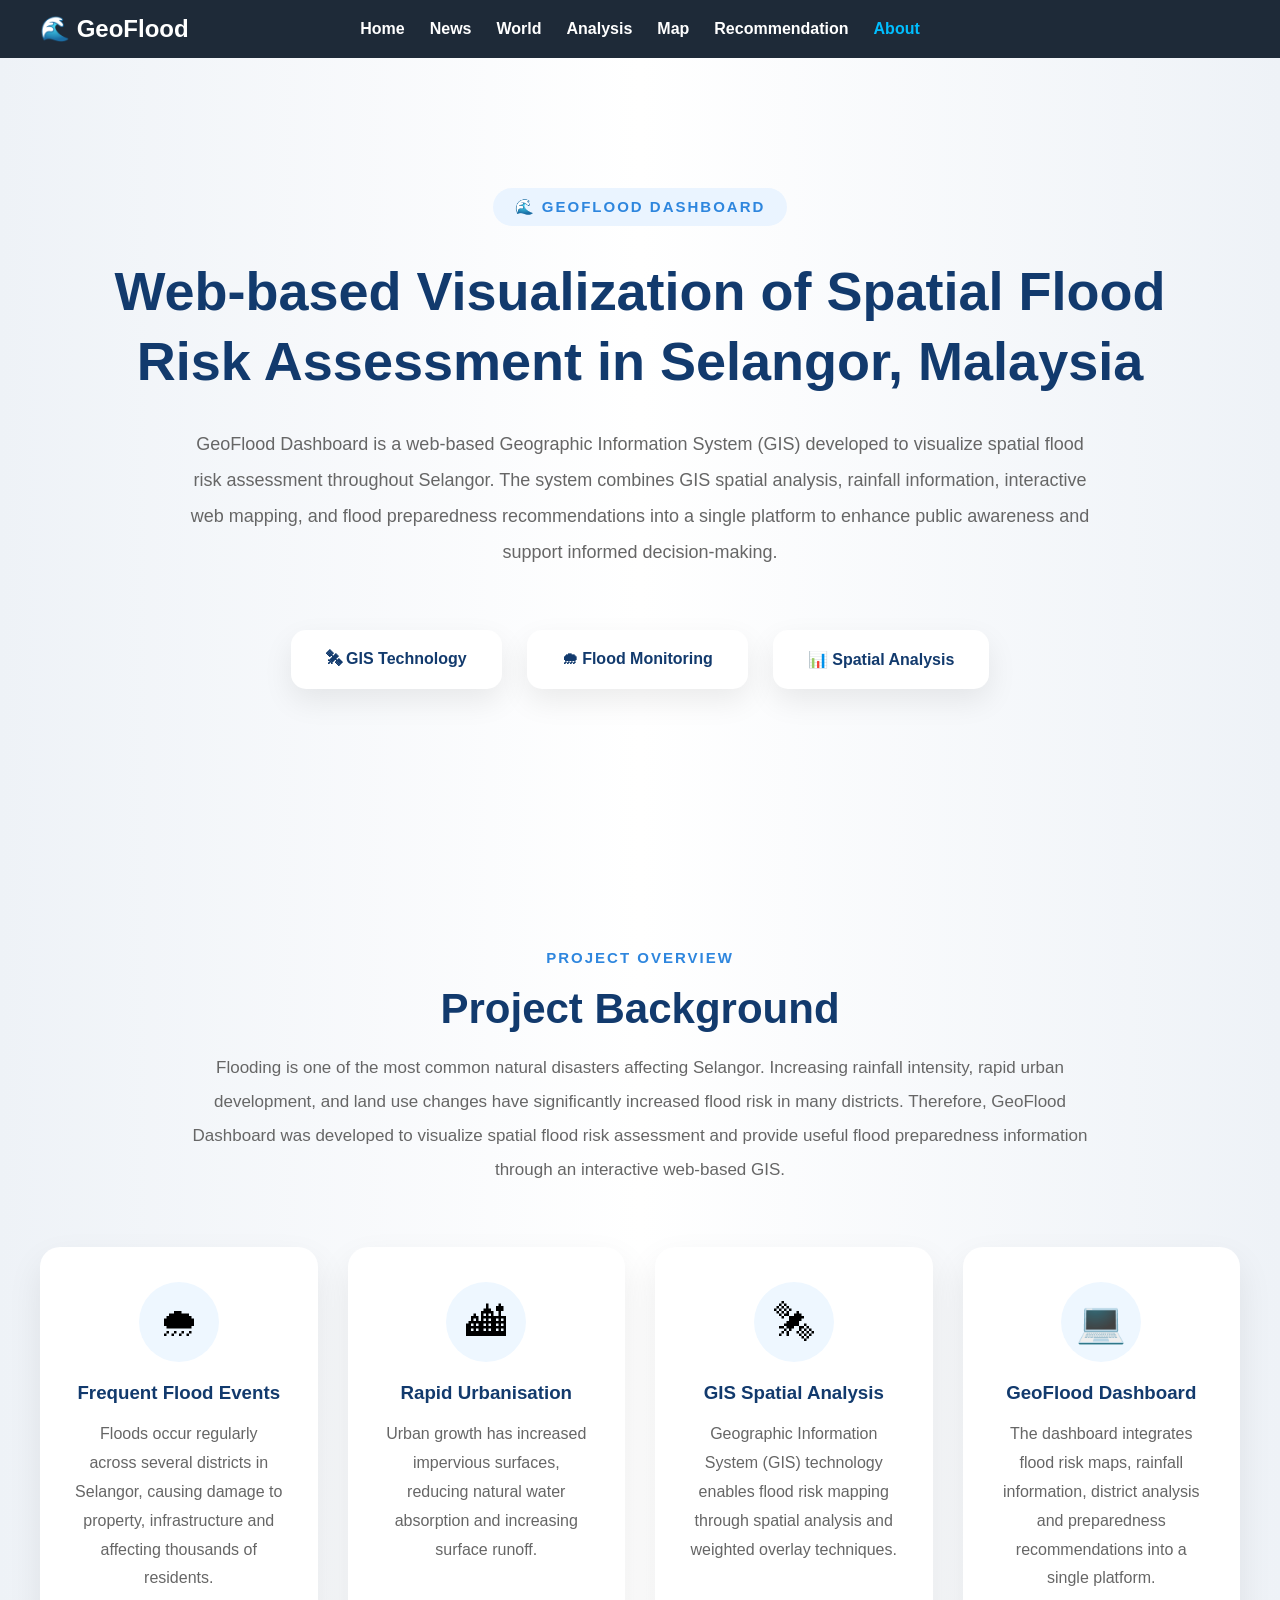
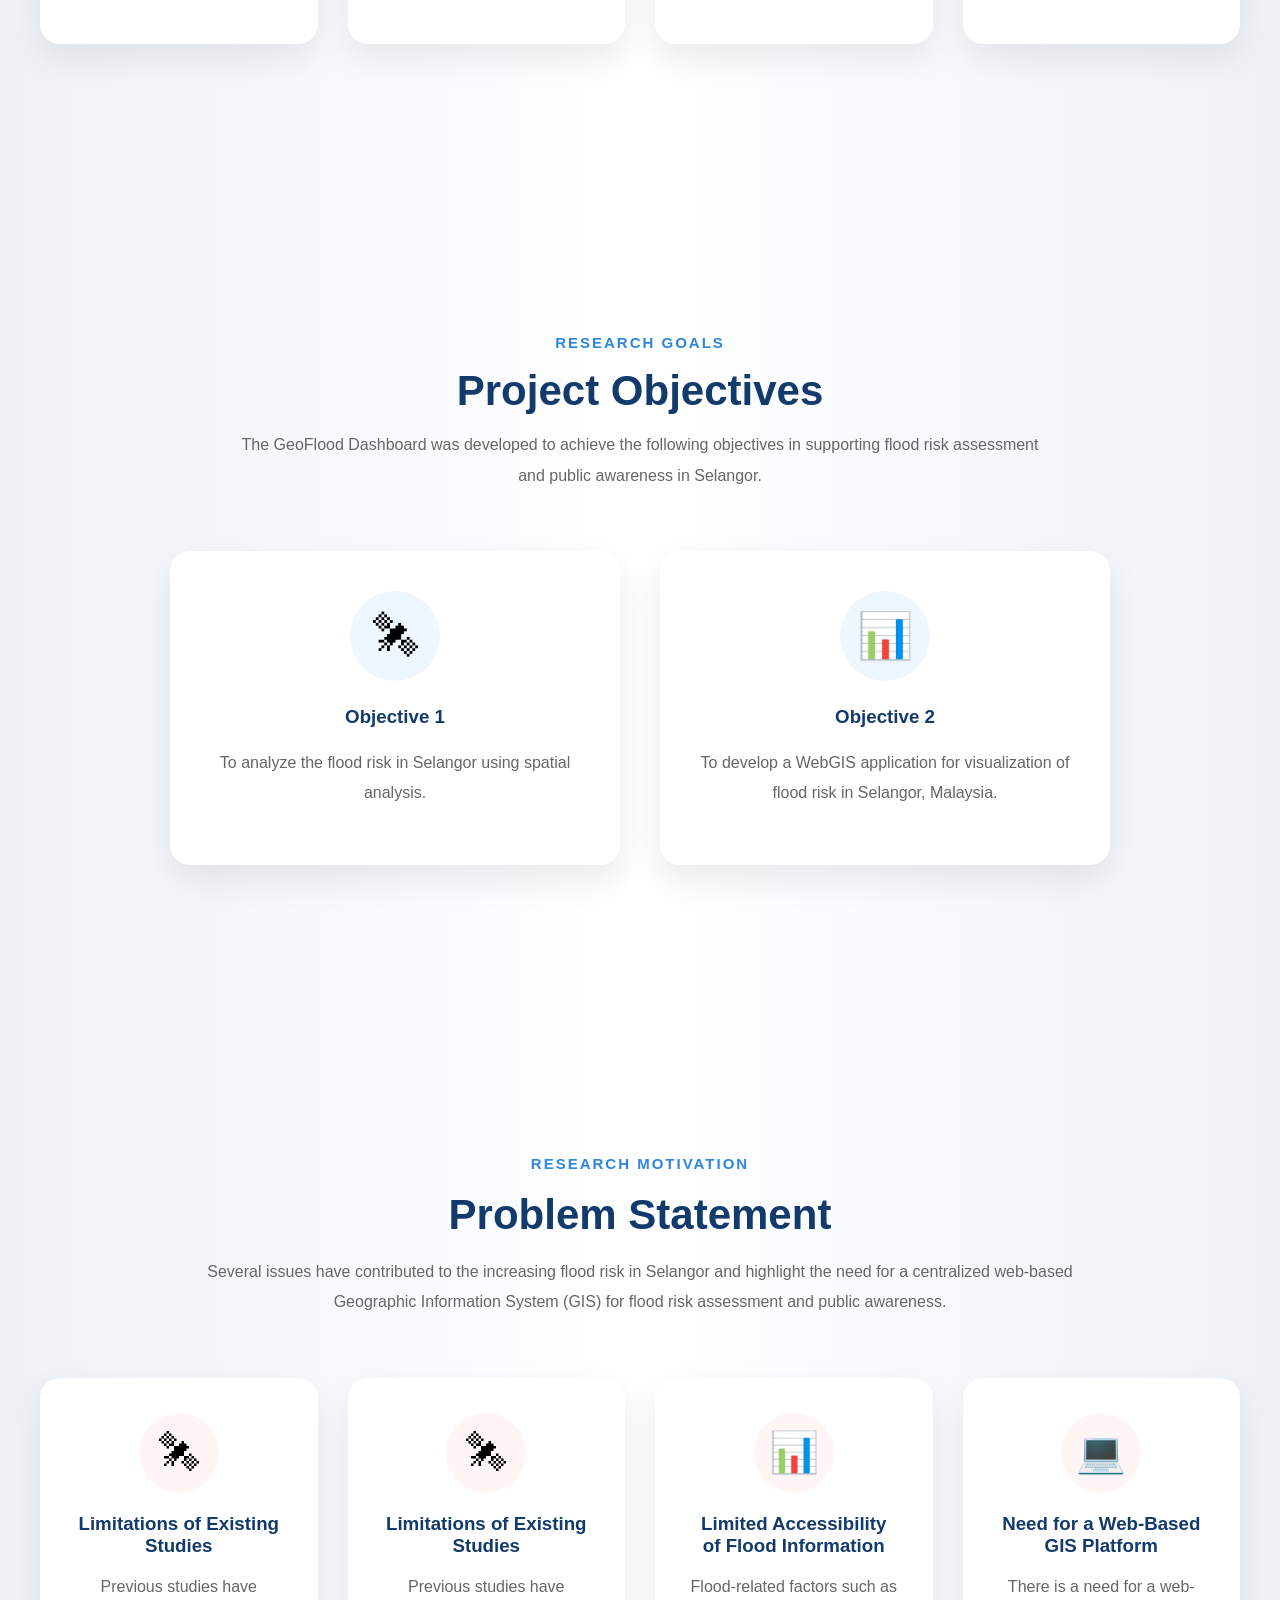
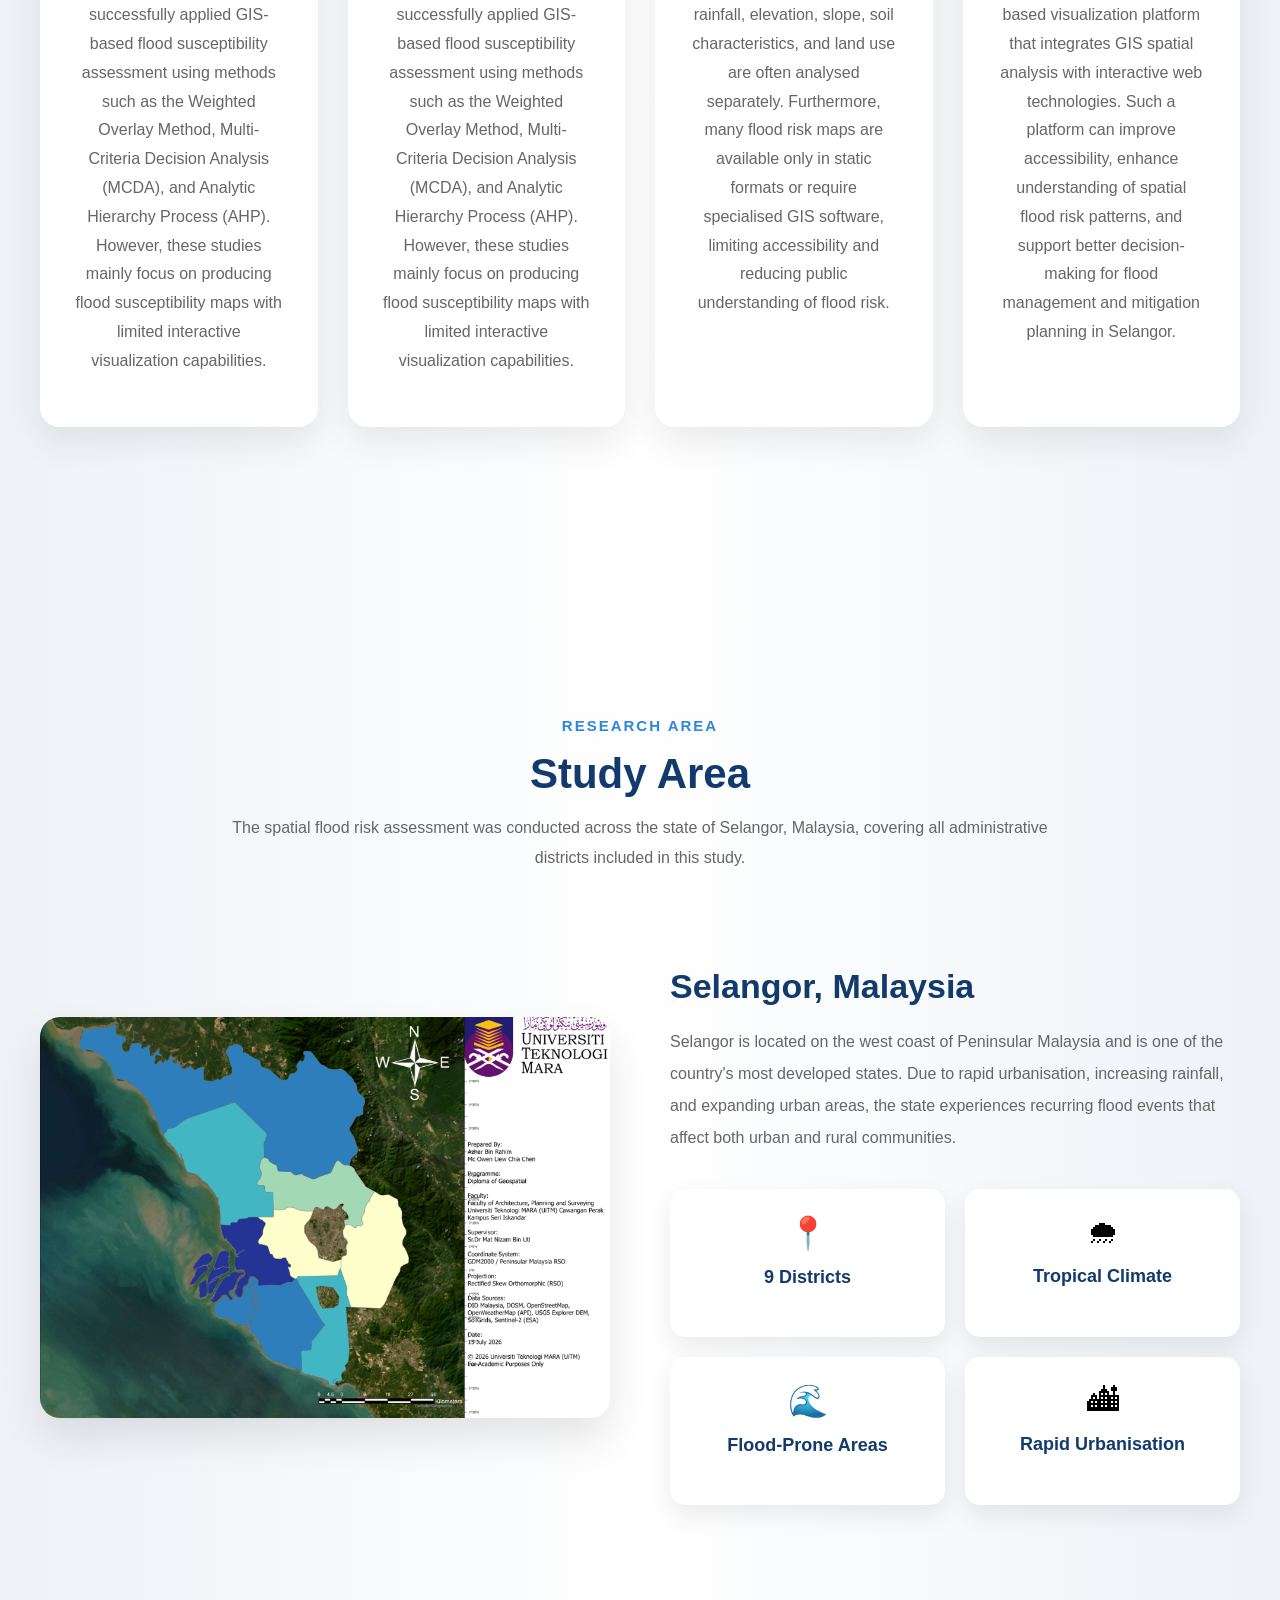
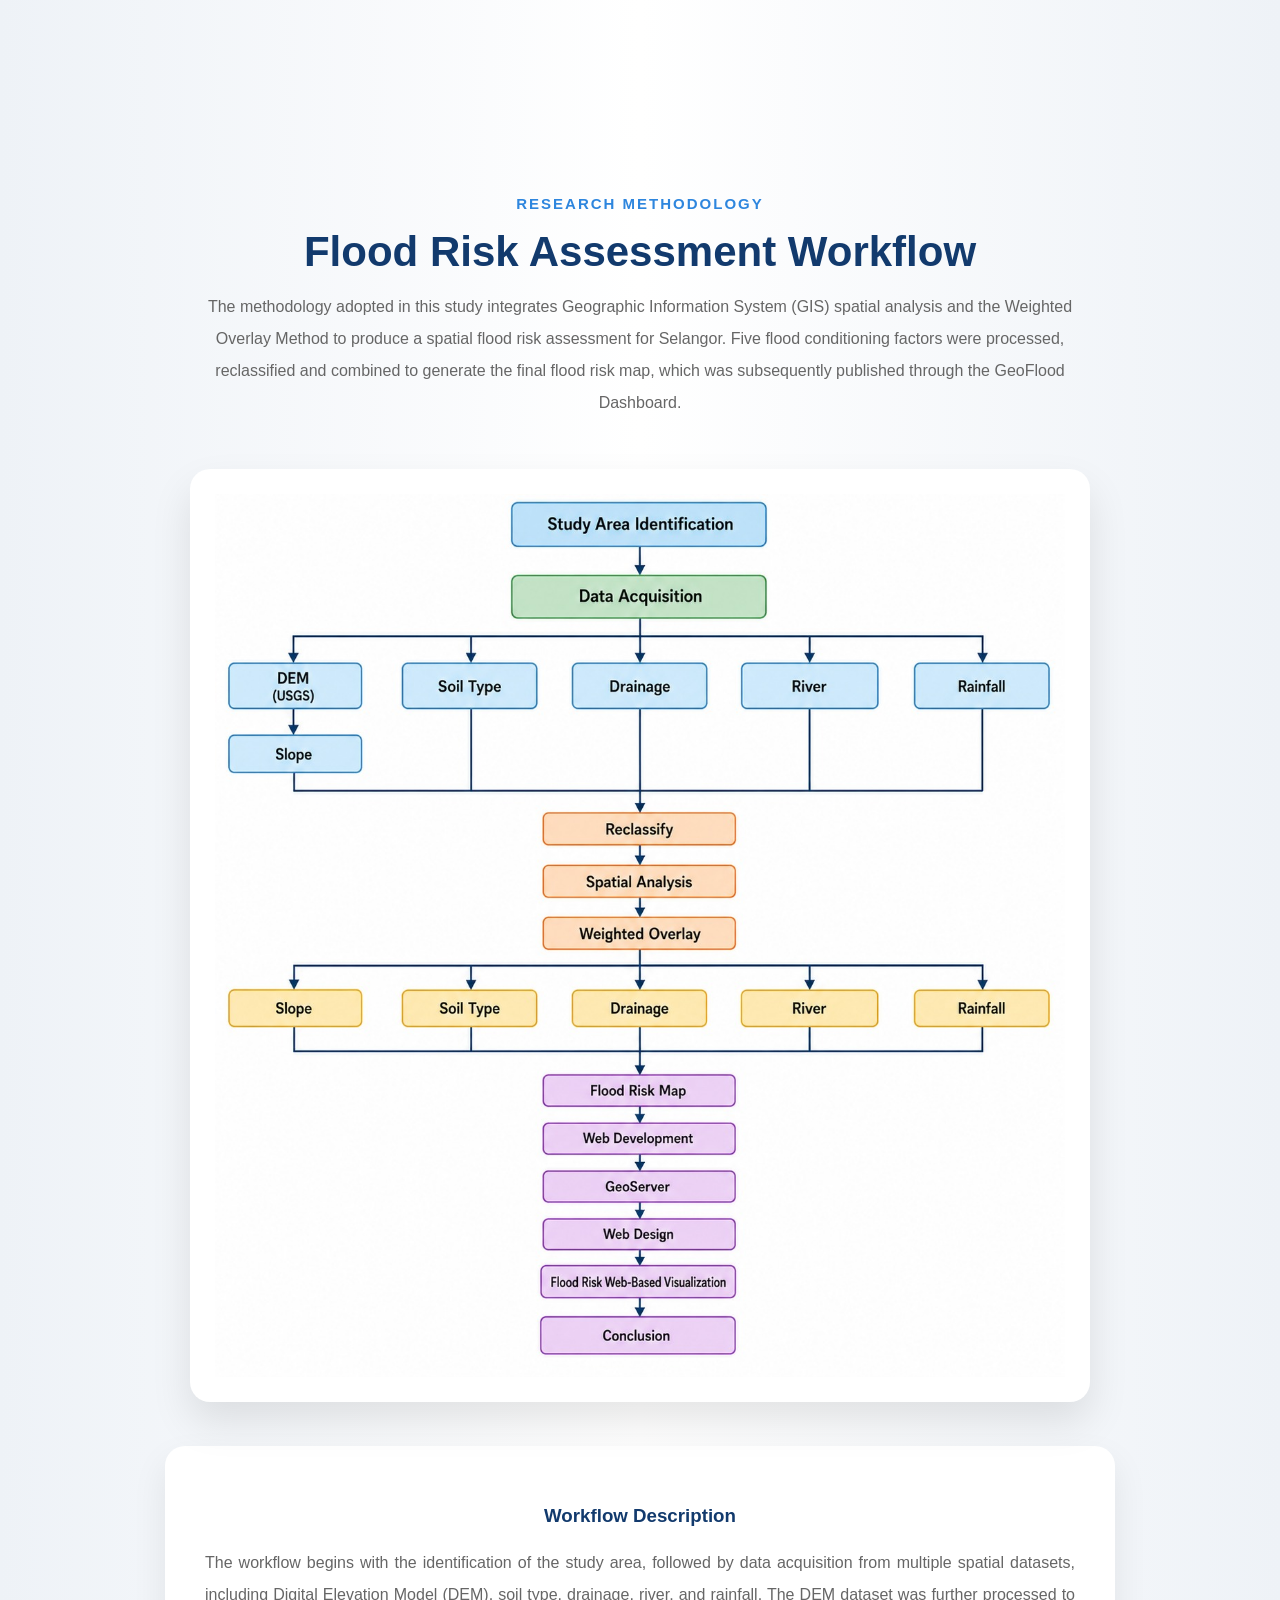
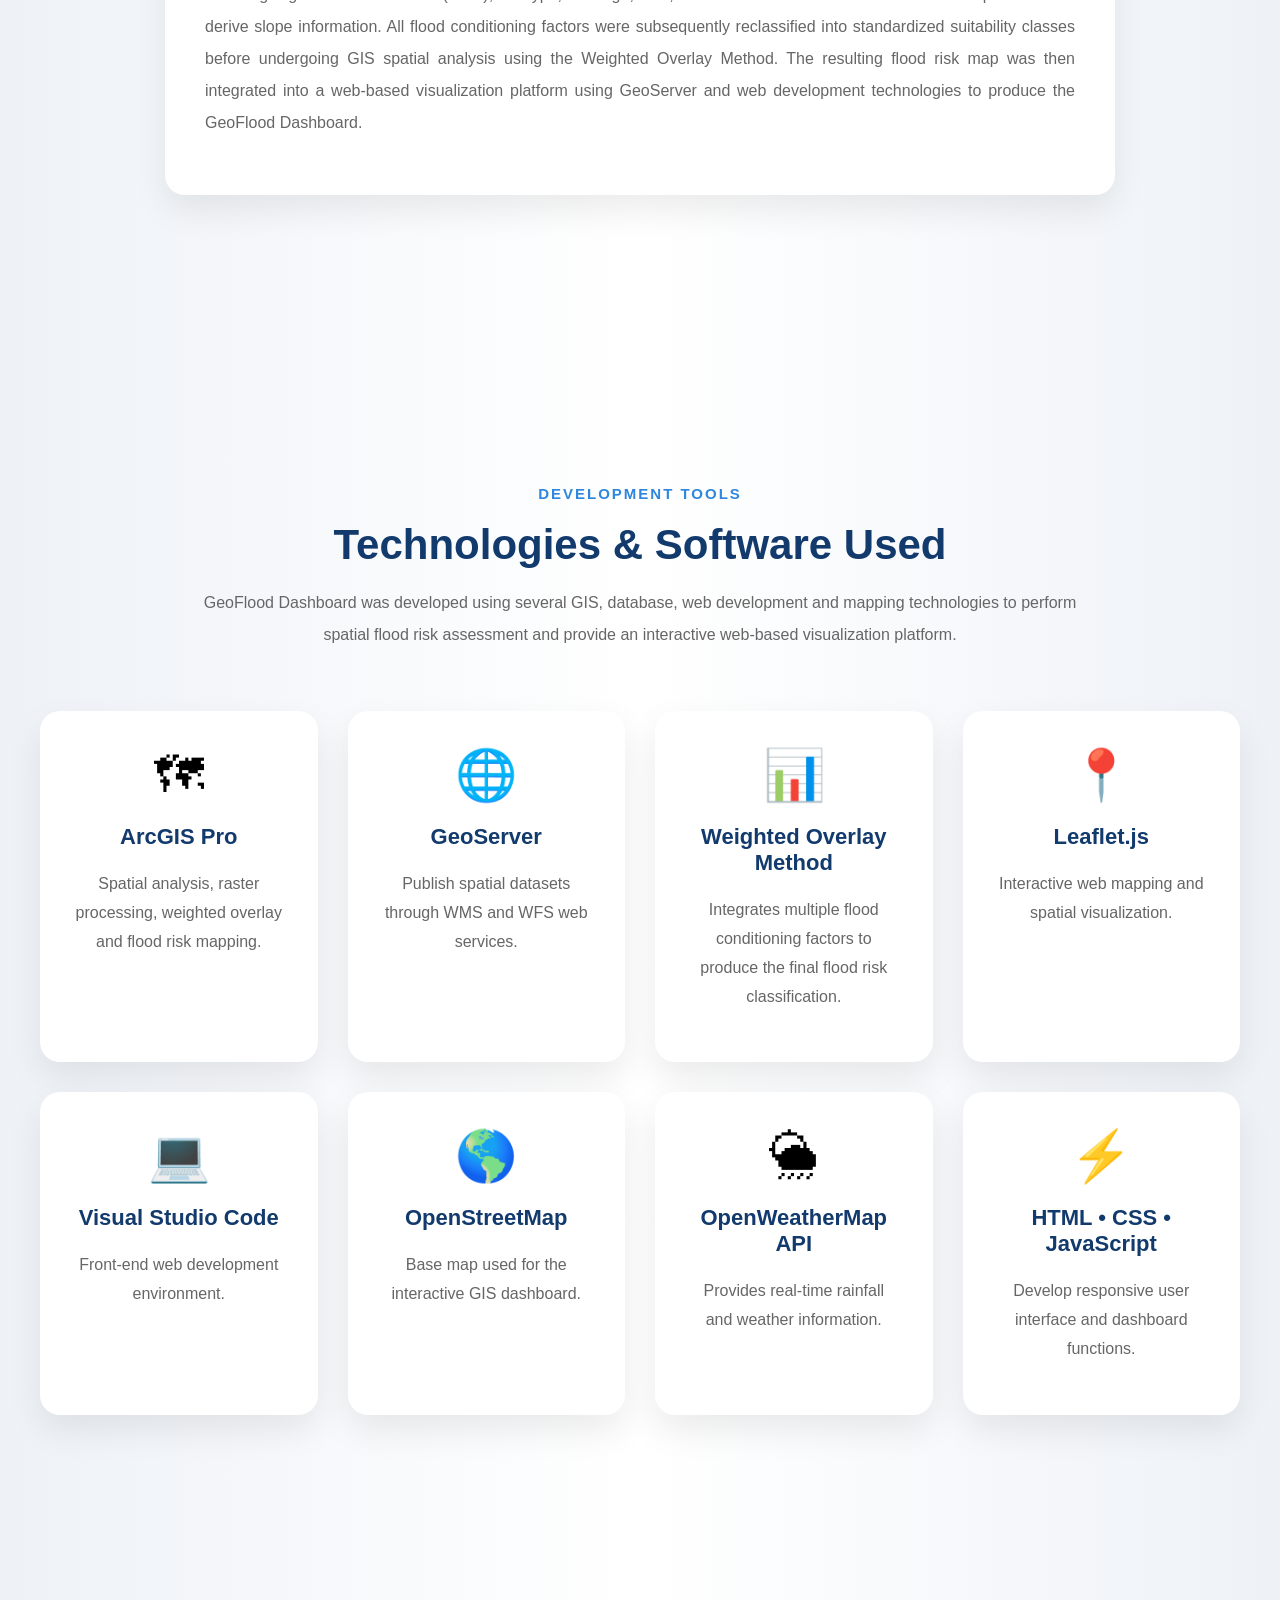
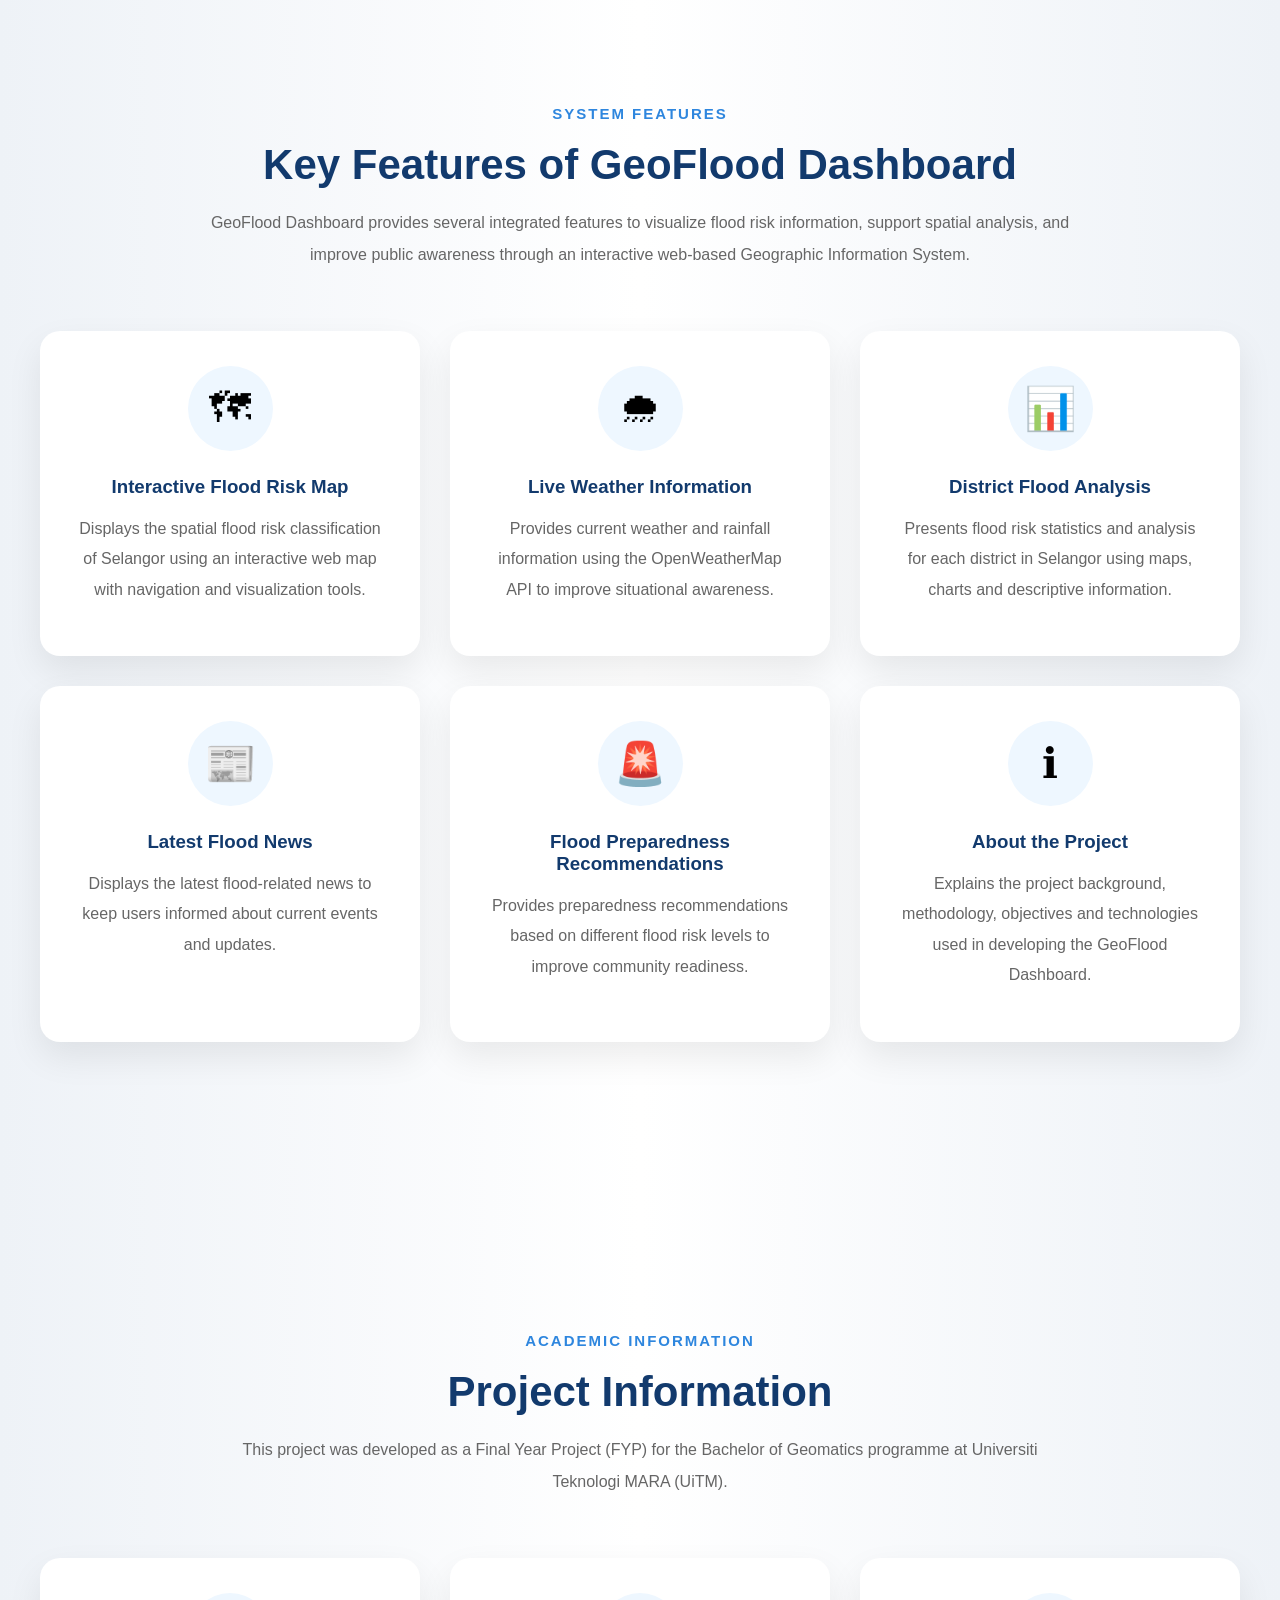
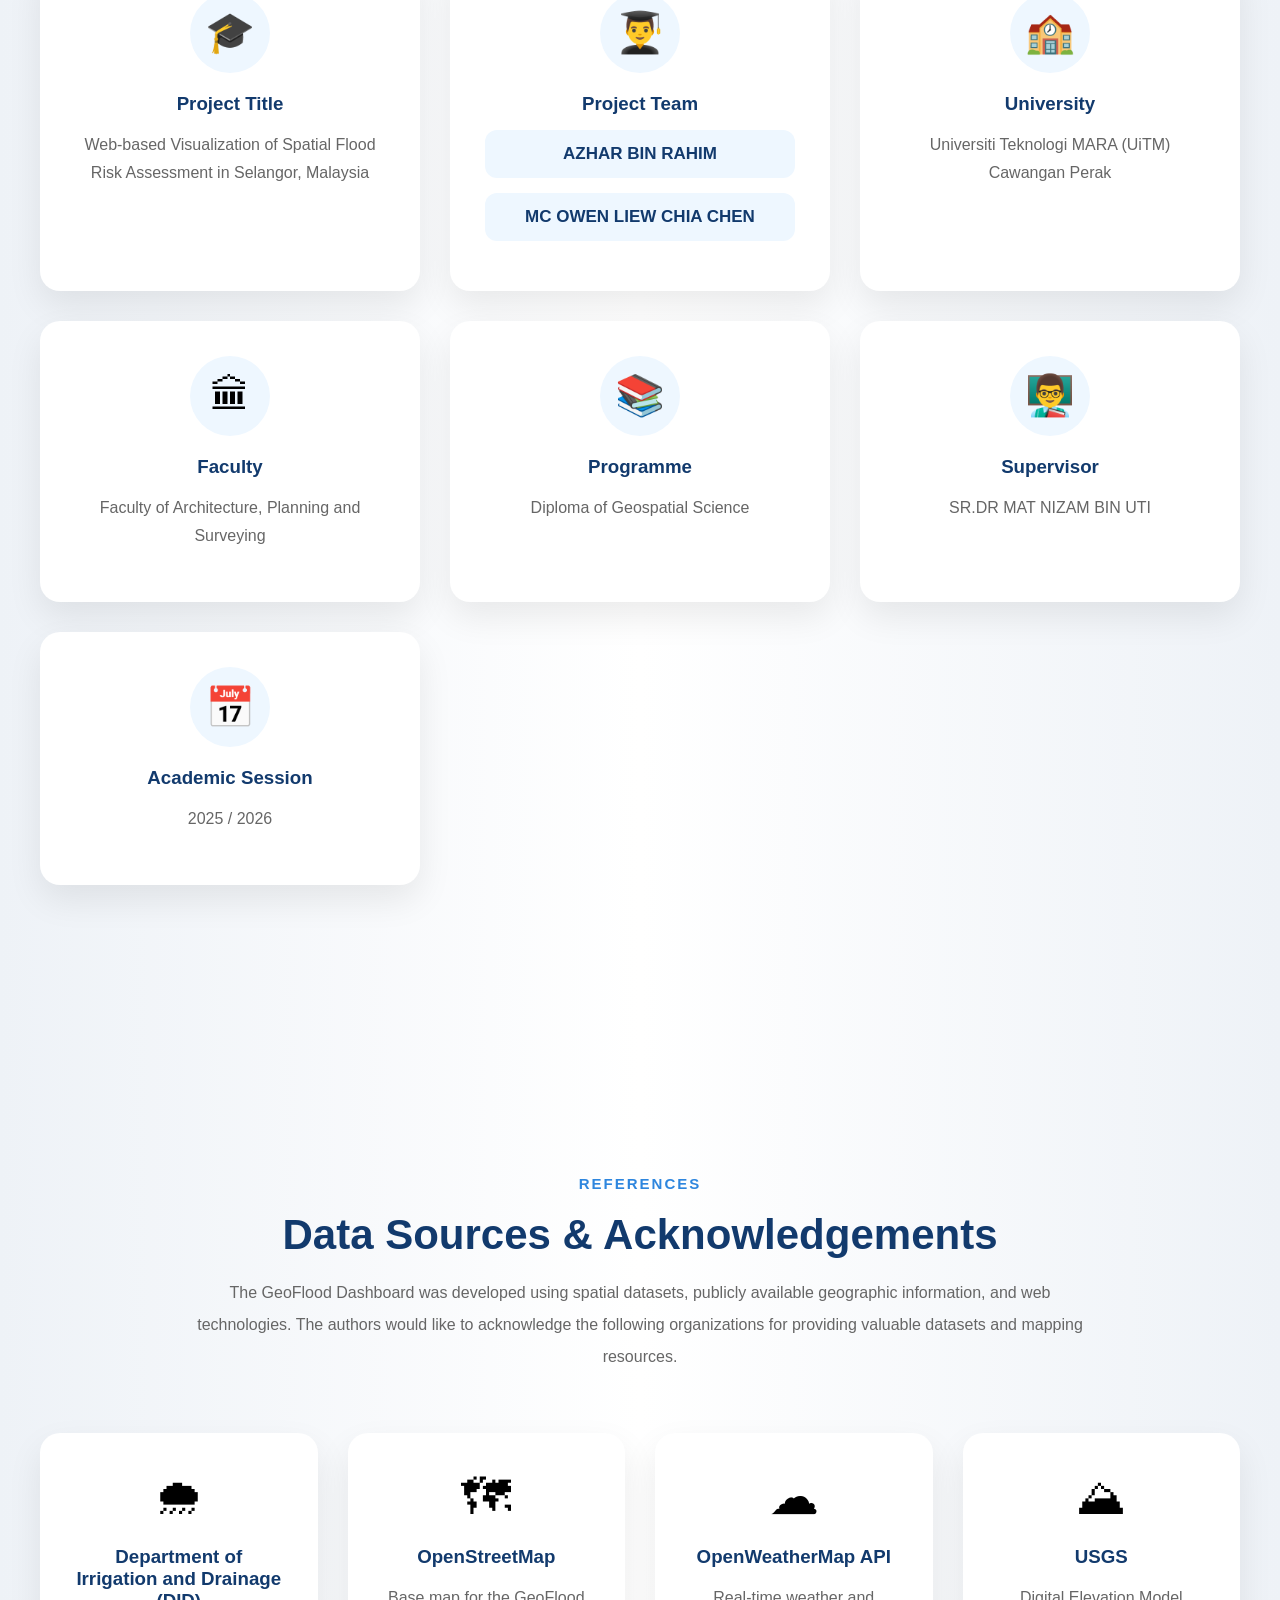
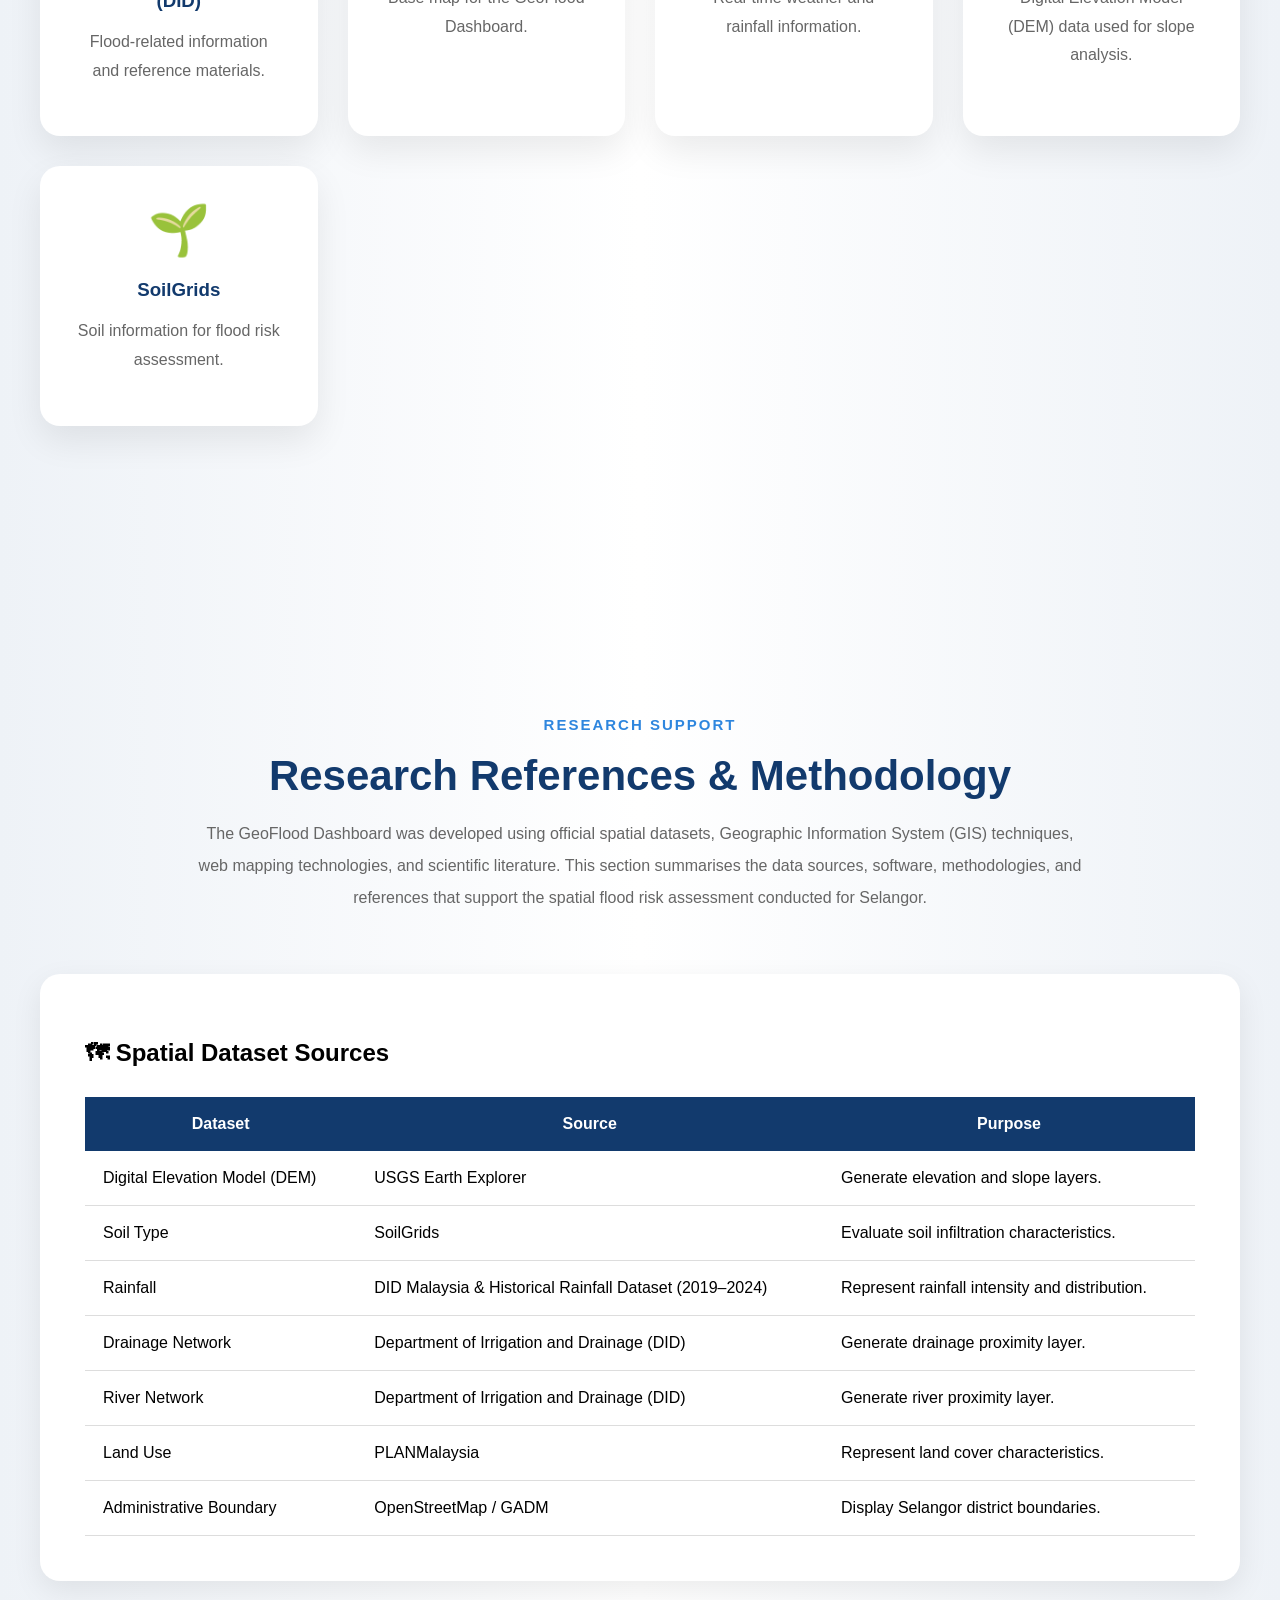
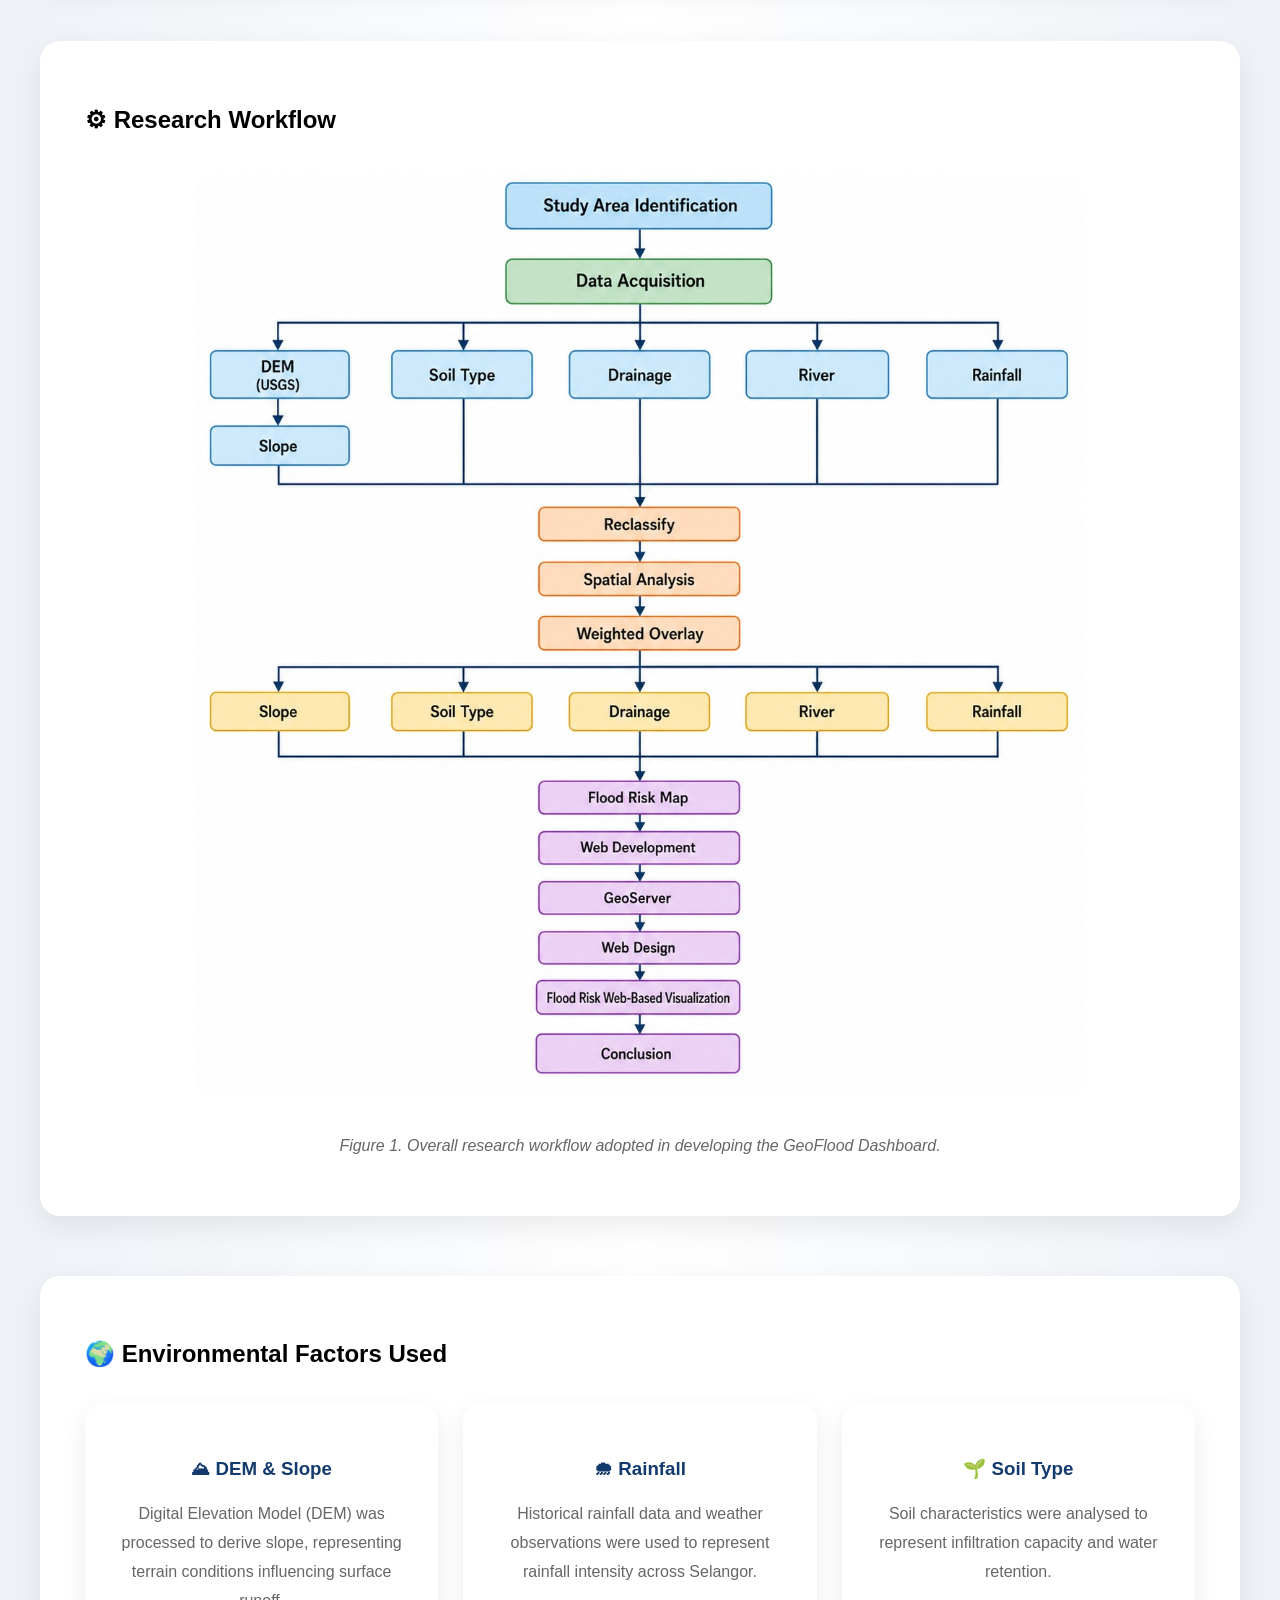
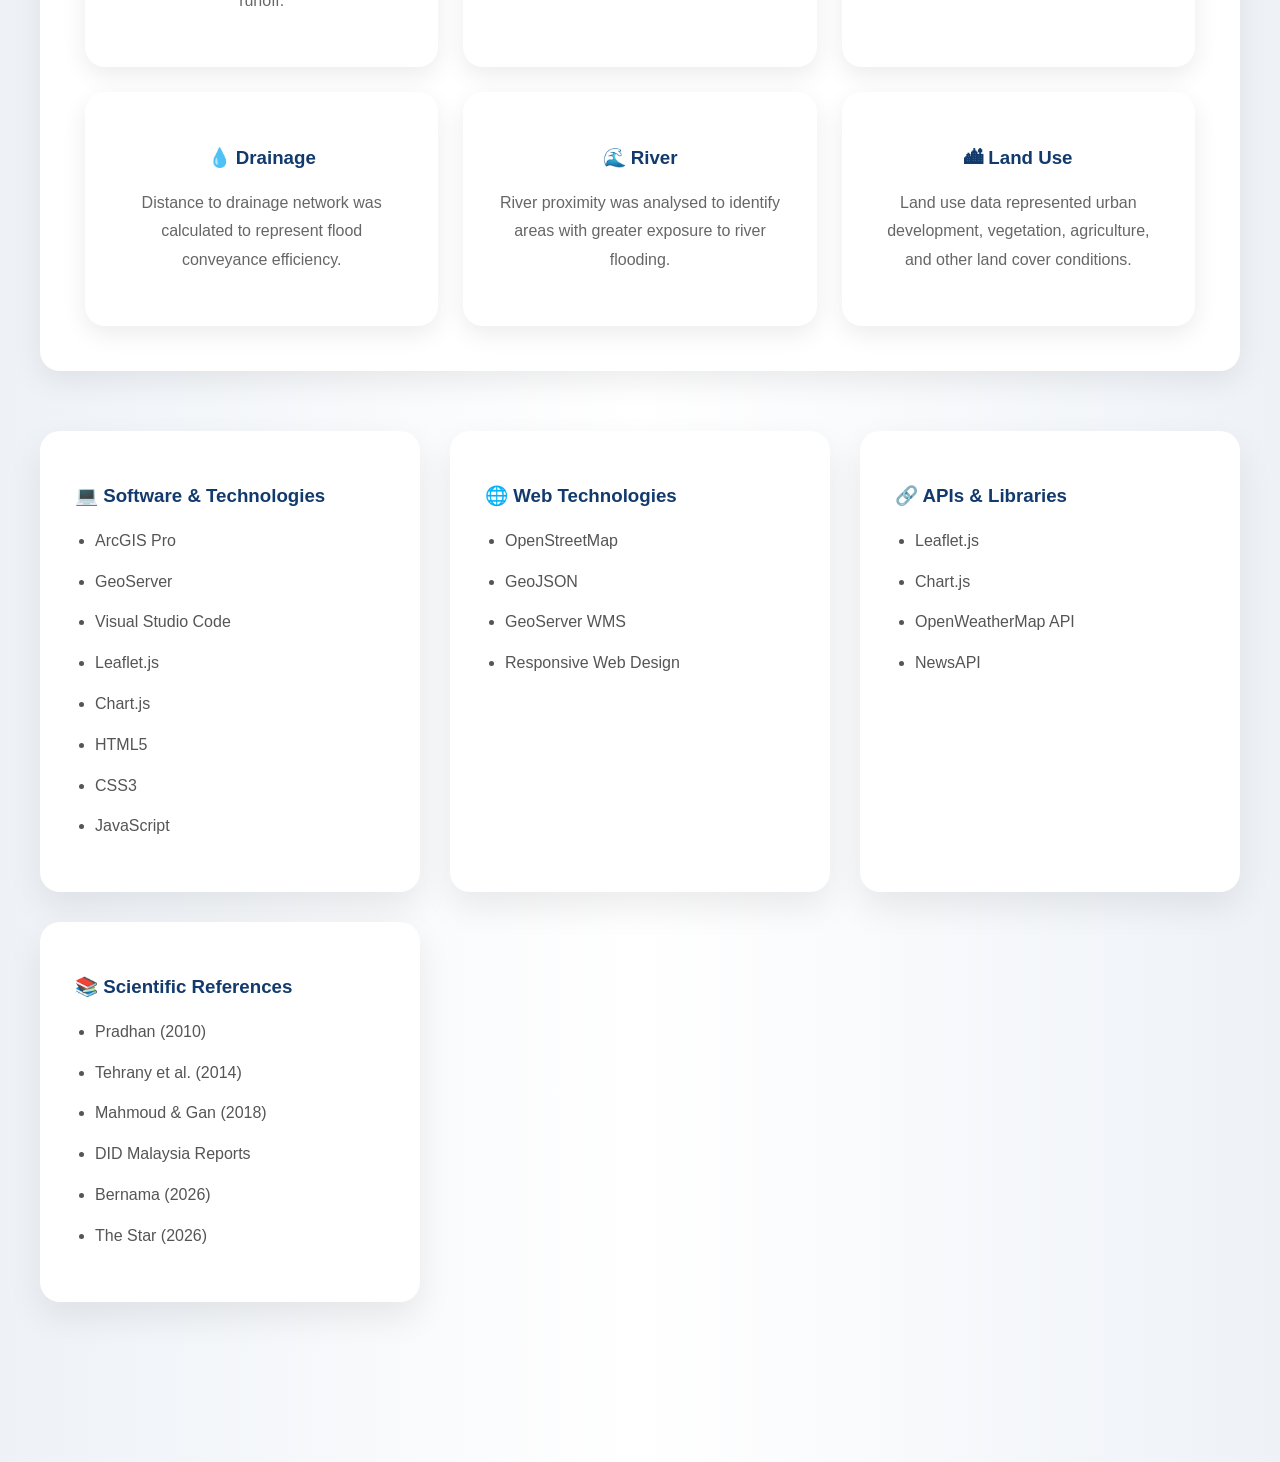
==== pages/about.html @ 5890530a "Initial GeoFlood Dashboard Upload First version of GeoFlood Dashboard project including flood risk a" ====
<!DOCTYPE html>
<html lang="en">

<head>

    <meta charset="UTF-8">

    <meta name="viewport" content="width=device-width, initial-scale=1.0">

    <title>About | GeoFlood Dashboard</title>

    <link rel="stylesheet" href="../css/style.css">

</head>

<body>

<!-- ========================================================= -->
<!-- NAVIGATION BAR -->
<!-- ========================================================= -->

<nav class="navbar">

    <h2 class="logo">

        🌊 GeoFlood

    </h2>

    <ul class="menu">

        <li><a href="../index.html">Home</a></li>

        <li><a href="news.html">News</a></li>

        <li><a href="world.html">World</a></li>

        <li><a href="analysis.html">Analysis</a></li>

        <li><a href="map.html">Map</a></li>

        <li><a href="recommendation.html">Recommendation</a></li>

        <li><a href="about.html" class="active">About</a></li>

    </ul>

</nav>

<!-- ========================================================= -->
<!-- DASHBOARD -->
<!-- ========================================================= -->

<div class="dashboard">

    <!-- About Page Content Start Here -->
     <!-- ========================================================= -->
<!-- ABOUT GEOFLOOD -->
<!-- ========================================================= -->

<section class="about-intro">

    <div class="about-intro-content">

        <span class="about-intro-subtitle">

            🌊 GeoFlood Dashboard

        </span>

        <h1>

            Web-based Visualization of Spatial Flood Risk Assessment
            in Selangor, Malaysia

        </h1>

        <p>

            GeoFlood Dashboard is a web-based Geographic Information System
            (GIS) developed to visualize spatial flood risk assessment
            throughout Selangor. The system combines GIS spatial analysis,
            rainfall information, interactive web mapping, and flood
            preparedness recommendations into a single platform to enhance
            public awareness and support informed decision-making.

        </p>

        <div class="about-highlights">

            <div class="highlight-box">

                🛰 GIS Technology

            </div>

            <div class="highlight-box">

                🌧 Flood Monitoring

            </div>

            <div class="highlight-box">

                📊 Spatial Analysis

            </div>

        </div>

    </div>

</section>

<!-- ========================================================= -->
<!-- PROJECT BACKGROUND -->
<!-- ========================================================= -->

<section class="background-section">

    <div class="background-title">

        <span class="background-subtitle">

            Project Overview

        </span>

        <h2>

            Project Background

        </h2>

        <p>

            Flooding is one of the most common natural disasters affecting
            Selangor. Increasing rainfall intensity, rapid urban development,
            and land use changes have significantly increased flood risk in
            many districts. Therefore, GeoFlood Dashboard was developed to
            visualize spatial flood risk assessment and provide useful flood
            preparedness information through an interactive web-based GIS.

        </p>

    </div>

    <div class="background-container">

        <div class="background-card">

            <div class="background-icon">

                🌧

            </div>

            <h3>

                Frequent Flood Events

            </h3>

            <p>

                Floods occur regularly across several districts in Selangor,
                causing damage to property, infrastructure and affecting
                thousands of residents.

            </p>

        </div>

        <div class="background-card">

            <div class="background-icon">

                🏙

            </div>

            <h3>

                Rapid Urbanisation

            </h3>

            <p>

                Urban growth has increased impervious surfaces, reducing
                natural water absorption and increasing surface runoff.

            </p>

        </div>

        <div class="background-card">

            <div class="background-icon">

                🛰

            </div>

            <h3>

                GIS Spatial Analysis

            </h3>

            <p>

                Geographic Information System (GIS) technology enables flood
                risk mapping through spatial analysis and weighted overlay
                techniques.

            </p>

        </div>

        <div class="background-card">

            <div class="background-icon">

                💻

            </div>

            <h3>

                GeoFlood Dashboard

            </h3>

            <p>

                The dashboard integrates flood risk maps, rainfall
                information, district analysis and preparedness
                recommendations into a single platform.

            </p>

        </div>

    </div>

</section>

<!-- ========================================================= -->
<!-- PROJECT OBJECTIVES -->
<!-- ========================================================= -->

<section class="objective-section">

    <div class="objective-title">

        <span class="objective-subtitle">

            Research Goals

        </span>

        <h2>

            Project Objectives

        </h2>

        <p>

            The GeoFlood Dashboard was developed to achieve the following
            objectives in supporting flood risk assessment and public
            awareness in Selangor.

        </p>

    </div>

    <div class="objective-container">

        <!-- Objective 1 -->

        <div class="objective-card">

            <div class="objective-icon">

                🛰

            </div>

            <h3>

                Objective 1

            </h3>

            <p>

                To analyze the flood risk in Selangor using spatial analysis.

            </p>

        </div>

        <!-- Objective 2 -->

        <div class="objective-card">

            <div class="objective-icon">

                📊

            </div>

            <h3>

                Objective 2

            </h3>

            <p>

                To develop a WebGIS application for visualization of flood risk in Selangor, Malaysia.

            </p>

        </div>


    </div>

</section>

<!-- ========================================================= -->
<!-- PROBLEM STATEMENT -->
<!-- ========================================================= -->

<section class="problem-section">

    <div class="problem-title">

        <span class="problem-subtitle">

            Research Motivation

        </span>

        <h2>

            Problem Statement

        </h2>

        <p>

            Several issues have contributed to the increasing flood risk
            in Selangor and highlight the need for a centralized web-based
            Geographic Information System (GIS) for flood risk assessment
            and public awareness.

        </p>

    </div>

    <div class="problem-container">

        <!-- Problem 1 -->

        <div class="problem-card">

    <div class="problem-icon">

        🛰

    </div>

    <h3>

        Limitations of Existing Studies

    </h3>

    <p>

        Previous studies have successfully applied GIS-based flood
        susceptibility assessment using methods such as the Weighted
        Overlay Method, Multi-Criteria Decision Analysis (MCDA), and
        Analytic Hierarchy Process (AHP). However, these studies mainly
        focus on producing flood susceptibility maps with limited
        interactive visualization capabilities.

    </p>

</div>

        <!-- Problem 2 -->

        <div class="problem-card">

    <div class="problem-icon">

        🛰

    </div>

    <h3>

        Limitations of Existing Studies

    </h3>

    <p>

        Previous studies have successfully applied GIS-based flood
        susceptibility assessment using methods such as the Weighted
        Overlay Method, Multi-Criteria Decision Analysis (MCDA), and
        Analytic Hierarchy Process (AHP). However, these studies mainly
        focus on producing flood susceptibility maps with limited
        interactive visualization capabilities.

    </p>

</div>

        <!-- Problem 3 -->

        <div class="problem-card">

    <div class="problem-icon">

        📊

    </div>

    <h3>

        Limited Accessibility of Flood Information

    </h3>

    <p>

        Flood-related factors such as rainfall, elevation, slope,
        soil characteristics, and land use are often analysed
        separately. Furthermore, many flood risk maps are available
        only in static formats or require specialised GIS software,
        limiting accessibility and reducing public understanding of
        flood risk.

    </p>

</div>

        <!-- Problem 4 -->

        <div class="problem-card">

    <div class="problem-icon">

        💻

    </div>

    <h3>

        Need for a Web-Based GIS Platform

    </h3>

    <p>

        There is a need for a web-based visualization platform that
        integrates GIS spatial analysis with interactive web
        technologies. Such a platform can improve accessibility,
        enhance understanding of spatial flood risk patterns, and
        support better decision-making for flood management and
        mitigation planning in Selangor.

    </p>

</div>

    </div>

</section>

<!-- ========================================================= -->
<!-- STUDY AREA -->
<!-- ========================================================= -->

<section class="study-area">

    <div class="study-title">

        <span class="study-subtitle">

            Research Area

        </span>

        <h2>

            Study Area

        </h2>

        <p>

            The spatial flood risk assessment was conducted across the
            state of Selangor, Malaysia, covering all administrative
            districts included in this study.

        </p>

    </div>

    <div class="study-content">

        <!-- Left -->

        <div class="study-image">

            <img src="../data/Selangor-map.png"
                 alt="Selangor Map">

        </div>

        <!-- Right -->

        <div class="study-info">

            <h3>

                Selangor, Malaysia

            </h3>

            <p>

                Selangor is located on the west coast of Peninsular
                Malaysia and is one of the country's most developed
                states. Due to rapid urbanisation, increasing rainfall,
                and expanding urban areas, the state experiences
                recurring flood events that affect both urban and rural
                communities.

            </p>

            <div class="study-grid">

                <div class="study-box">

                    📍

                    <h4>

                        9 Districts

                    </h4>

                </div>

                <div class="study-box">

                    🌧

                    <h4>

                        Tropical Climate

                    </h4>

                </div>

                <div class="study-box">

                    🌊

                    <h4>

                        Flood-Prone Areas

                    </h4>

                </div>

                <div class="study-box">

                    🏙

                    <h4>

                        Rapid Urbanisation

                    </h4>

                </div>

            </div>

        </div>

    </div>

</section>

<!-- ========================================================= -->
<!-- METHODOLOGY -->
<!-- ========================================================= -->

<section class="methodology-section">

    <div class="methodology-title">

        <span class="methodology-subtitle">

            Research Methodology

        </span>

        <h2>

            Flood Risk Assessment Workflow

        </h2>

        <p>

            The methodology adopted in this study integrates Geographic
            Information System (GIS) spatial analysis and the Weighted
            Overlay Method to produce a spatial flood risk assessment for
            Selangor. Five flood conditioning factors were processed,
            reclassified and combined to generate the final flood risk map,
            which was subsequently published through the GeoFlood Dashboard.

        </p>

    </div>

    <div class="workflow-image">

        <img src="../data/workflow.png"
             alt="Flood Risk Assessment Workflow">

    </div>

    <div class="workflow-description">

        <h3>

            Workflow Description

        </h3>

        <p>

            The workflow begins with the identification of the study area,
            followed by data acquisition from multiple spatial datasets,
            including Digital Elevation Model (DEM), soil type, drainage,
            river, and rainfall. The DEM dataset was further processed to
            derive slope information. All flood conditioning factors were
            subsequently reclassified into standardized suitability classes
            before undergoing GIS spatial analysis using the Weighted Overlay
            Method. The resulting flood risk map was then integrated into a
            web-based visualization platform using GeoServer and web
            development technologies to produce the GeoFlood Dashboard.

        </p>

    </div>

</section>

<!-- ========================================================= -->
<!-- TECHNOLOGIES -->
<!-- ========================================================= -->

<section class="technology-section">

    <div class="technology-title">

        <span class="technology-subtitle">

            Development Tools

        </span>

        <h2>

            Technologies & Software Used

        </h2>

        <p>

            GeoFlood Dashboard was developed using several GIS,
            database, web development and mapping technologies to
            perform spatial flood risk assessment and provide an
            interactive web-based visualization platform.

        </p>

    </div>

    <div class="technology-container">

        <!-- ArcGIS -->

        <div class="technology-card">

            🗺

            <h3>ArcGIS Pro</h3>

            <p>

                Spatial analysis, raster processing,
                weighted overlay and flood risk mapping.

            </p>

        </div>

        <!-- GeoServer -->

        <div class="technology-card">

            🌐

            <h3>GeoServer</h3>

            <p>

                Publish spatial datasets through WMS
                and WFS web services.

            </p>

        </div>

        <!-- Analyses -->

        <div class="technology-card">

            📊

        <h3>Weighted Overlay Method</h3>

        <p>

        Integrates multiple flood conditioning factors
        to produce the final flood risk classification.

        </p>

        </div>

        <!-- Leaflet -->

        <div class="technology-card">

            📍

            <h3>Leaflet.js</h3>

            <p>

                Interactive web mapping
                and spatial visualization.

            </p>

        </div>

        <!-- VS Code -->

        <div class="technology-card">

            💻

            <h3>Visual Studio Code</h3>

            <p>

                Front-end web development
                environment.

            </p>

        </div>

        <!-- OpenStreetMap -->

        <div class="technology-card">

            🌎

            <h3>OpenStreetMap</h3>

            <p>

                Base map used for the
                interactive GIS dashboard.

            </p>

        </div>

        <!-- Weather -->

        <div class="technology-card">

            🌦

            <h3>OpenWeatherMap API</h3>

            <p>

                Provides real-time rainfall
                and weather information.

            </p>

        </div>

        <!-- HTML -->

        <div class="technology-card">

            ⚡

            <h3>HTML • CSS • JavaScript</h3>

            <p>

                Develop responsive user interface
                and dashboard functions.

            </p>

        </div>

    </div>

</section>

<!-- ========================================================= -->
<!-- KEY FEATURES -->
<!-- ========================================================= -->

<section class="feature-section">

    <div class="feature-title">

        <span class="feature-subtitle">

            System Features

        </span>

        <h2>

            Key Features of GeoFlood Dashboard

        </h2>

        <p>

            GeoFlood Dashboard provides several integrated features to
            visualize flood risk information, support spatial analysis,
            and improve public awareness through an interactive
            web-based Geographic Information System.

        </p>

    </div>

    <div class="feature-container">

        <!-- Feature 1 -->

        <div class="feature-card">

            <div class="feature-icon">

                🗺

            </div>

            <h3>

                Interactive Flood Risk Map

            </h3>

            <p>

                Displays the spatial flood risk classification of
                Selangor using an interactive web map with
                navigation and visualization tools.

            </p>

        </div>

        <!-- Feature 2 -->

        <div class="feature-card">

            <div class="feature-icon">

                🌧

            </div>

            <h3>

                Live Weather Information

            </h3>

            <p>

                Provides current weather and rainfall information
                using the OpenWeatherMap API to improve situational
                awareness.

            </p>

        </div>

        <!-- Feature 3 -->

        <div class="feature-card">

            <div class="feature-icon">

                📊

            </div>

            <h3>

                District Flood Analysis

            </h3>

            <p>

                Presents flood risk statistics and analysis for
                each district in Selangor using maps, charts and
                descriptive information.

            </p>

        </div>

        <!-- Feature 4 -->

        <div class="feature-card">

            <div class="feature-icon">

                📰

            </div>

            <h3>

                Latest Flood News

            </h3>

            <p>

                Displays the latest flood-related news to keep
                users informed about current events and updates.

            </p>

        </div>

        <!-- Feature 5 -->

        <div class="feature-card">

            <div class="feature-icon">

                🚨

            </div>

            <h3>

                Flood Preparedness Recommendations

            </h3>

            <p>

                Provides preparedness recommendations based on
                different flood risk levels to improve community
                readiness.

            </p>

        </div>

        <!-- Feature 6 -->

        <div class="feature-card">

            <div class="feature-icon">

                ℹ

            </div>

            <h3>

                About the Project

            </h3>

            <p>

                Explains the project background, methodology,
                objectives and technologies used in developing
                the GeoFlood Dashboard.

            </p>

        </div>

    </div>

</section>

<!-- ========================================================= -->
<!-- PROJECT INFORMATION -->
<!-- ========================================================= -->

<section class="project-section">

    <div class="project-title">

        <span class="project-subtitle">

            Academic Information

        </span>

        <h2>

            Project Information

        </h2>

        <p>

            This project was developed as a Final Year Project (FYP)
            for the Bachelor of Geomatics programme at Universiti
            Teknologi MARA (UiTM).

        </p>

    </div>

    <div class="project-container">

        <div class="project-card">

            <div class="project-icon">🎓</div>

            <h3>Project Title</h3>

            <p>

                Web-based Visualization of Spatial Flood Risk Assessment
                in Selangor, Malaysia

            </p>

        </div>

        <div class="project-card">

    <div class="project-icon">👨‍🎓</div>

    <h3>Project Team</h3>

    <div class="team-member">

        AZHAR BIN RAHIM

    </div>

    <div class="team-member">

        MC OWEN LIEW CHIA CHEN

    </div>

</div>

        <div class="project-card">

            <div class="project-icon">🏫</div>

            <h3>University</h3>

            <p>

                Universiti Teknologi MARA (UiTM)<br>
                Cawangan Perak

            </p>

        </div>

        <div class="project-card">

            <div class="project-icon">🏛</div>

            <h3>Faculty</h3>

            <p>

                Faculty of Architecture,
                Planning and Surveying

            </p>

        </div>

        <div class="project-card">

            <div class="project-icon">📚</div>

            <h3>Programme</h3>

            <p>

                Diploma of Geospatial Science

            </p>

        </div>

        <div class="project-card">

            <div class="project-icon">👨‍🏫</div>

            <h3>Supervisor</h3>

            <p>

                SR.DR MAT NIZAM BIN UTI

            </p>

        </div>

        <div class="project-card">

            <div class="project-icon">📅</div>

            <h3>Academic Session</h3>

            <p>

                2025 / 2026

            </p>

        </div>

    </div>

</section>

<!-- ========================================================= -->
<!-- DATA SOURCES -->
<!-- ========================================================= -->

<section class="source-section">

    <div class="source-title">

        <span class="source-subtitle">

            References

        </span>

        <h2>

            Data Sources & Acknowledgements

        </h2>

        <p>

            The GeoFlood Dashboard was developed using spatial datasets,
            publicly available geographic information, and web technologies.
            The authors would like to acknowledge the following organizations
            for providing valuable datasets and mapping resources.

        </p>

    </div>

    <div class="source-container">

        <div class="source-card">

            <div class="source-icon">🌧</div>

            <h3>Department of Irrigation and Drainage (DID)</h3>

            <p>

                Flood-related information and reference materials.

            </p>

        </div>

        <div class="source-card">

            <div class="source-icon">🗺</div>

            <h3>OpenStreetMap</h3>

            <p>

                Base map for the GeoFlood Dashboard.

            </p>

        </div>

        <div class="source-card">

            <div class="source-icon">☁</div>

            <h3>OpenWeatherMap API</h3>

            <p>

                Real-time weather and rainfall information.

            </p>

        </div>

        <div class="source-card">

            <div class="source-icon">⛰</div>

            <h3>USGS</h3>

            <p>

                Digital Elevation Model (DEM) data used for slope analysis.

            </p>

        </div>

        <div class="source-card">

            <div class="source-icon">🌱</div>

            <h3>SoilGrids</h3>

            <p>

                Soil information for flood risk assessment.

            </p>

        </div>

    </div>

</section>

<!-- ========================================================= -->
<!-- RESEARCH REFERENCES & METHODOLOGY -->
<!-- ========================================================= -->

<section class="reference-section">

    <div class="reference-title">

        <span class="reference-subtitle">

            Research Support

        </span>

        <h2>

            Research References & Methodology

        </h2>

        <p>

            The GeoFlood Dashboard was developed using official spatial datasets,
            Geographic Information System (GIS) techniques, web mapping technologies,
            and scientific literature. This section summarises the data sources,
            software, methodologies, and references that support the spatial flood
            risk assessment conducted for Selangor.

        </p>

    </div>

    <!-- ========================================================= -->
    <!-- SPATIAL DATASET SOURCES -->
    <!-- ========================================================= -->

    <div class="reference-block">

        <h2>🗺 Spatial Dataset Sources</h2>

        <table class="reference-table">

            <tr>

                <th>Dataset</th>

                <th>Source</th>

                <th>Purpose</th>

            </tr>

            <tr>

                <td>Digital Elevation Model (DEM)</td>

                <td>USGS Earth Explorer</td>

                <td>Generate elevation and slope layers.</td>

            </tr>

            <tr>

                <td>Soil Type</td>

                <td>SoilGrids</td>

                <td>Evaluate soil infiltration characteristics.</td>

            </tr>

            <tr>

                <td>Rainfall</td>

                <td>DID Malaysia & Historical Rainfall Dataset (2019–2024)</td>

                <td>Represent rainfall intensity and distribution.</td>

            </tr>

            <tr>

                <td>Drainage Network</td>

                <td>Department of Irrigation and Drainage (DID)</td>

                <td>Generate drainage proximity layer.</td>

            </tr>

            <tr>

                <td>River Network</td>

                <td>Department of Irrigation and Drainage (DID)</td>

                <td>Generate river proximity layer.</td>

            </tr>

            <tr>

                <td>Land Use</td>

                <td>PLANMalaysia</td>

                <td>Represent land cover characteristics.</td>

            </tr>

            <tr>

                <td>Administrative Boundary</td>

                <td>OpenStreetMap / GADM</td>

                <td>Display Selangor district boundaries.</td>

            </tr>

        </table>

    </div>

    <!-- ========================================================= -->
    <!-- RESEARCH WORKFLOW -->
    <!-- ========================================================= -->

    <div class="reference-block">

        <h2>

            ⚙ Research Workflow

        </h2>

        <div class="workflow-wrapper">

    <img src="../data/workflow.png"
         class="workflow-image"
         alt="Research Workflow">

</div>

<p class="figure-caption">

    Figure 1. Overall research workflow adopted in developing the GeoFlood Dashboard.

</p>

    </div>

    <!-- ========================================================= -->
    <!-- ENVIRONMENTAL FACTORS -->
    <!-- ========================================================= -->

    <div class="reference-block">

        <h2>

            🌍 Environmental Factors Used

        </h2>

        <div class="factor-container">

            <div class="factor-card">

                <h3>⛰ DEM & Slope</h3>

                <p>

                    Digital Elevation Model (DEM) was processed to derive slope,
                    representing terrain conditions influencing surface runoff.

                </p>

            </div>

            <div class="factor-card">

                <h3>🌧 Rainfall</h3>

                <p>

                    Historical rainfall data and weather observations were used
                    to represent rainfall intensity across Selangor.

                </p>

            </div>

            <div class="factor-card">

                <h3>🌱 Soil Type</h3>

                <p>

                    Soil characteristics were analysed to represent infiltration
                    capacity and water retention.

                </p>

            </div>

            <div class="factor-card">

                <h3>💧 Drainage</h3>

                <p>

                    Distance to drainage network was calculated to represent
                    flood conveyance efficiency.

                </p>

            </div>

            <div class="factor-card">

                <h3>🌊 River</h3>

                <p>

                    River proximity was analysed to identify areas with greater
                    exposure to river flooding.

                </p>

            </div>

            <div class="factor-card">

                <h3>🏙 Land Use</h3>

                <p>

                    Land use data represented urban development, vegetation,
                    agriculture, and other land cover conditions.

                </p>

            </div>

        </div>

    </div>

    <!-- ========================================================= -->
    <!-- REFERENCE CARDS -->
    <!-- ========================================================= -->

    <div class="reference-container">

        <!-- SOFTWARE -->

        <div class="reference-card">

            <h3>💻 Software & Technologies</h3>

            <ul>

                <li>ArcGIS Pro</li>

                <li>GeoServer</li>

                <li>Visual Studio Code</li>

                <li>Leaflet.js</li>

                <li>Chart.js</li>

                <li>HTML5</li>

                <li>CSS3</li>

                <li>JavaScript</li>

            </ul>

        </div>

        <!-- WEB -->

        <div class="reference-card">

            <h3>🌐 Web Technologies</h3>

            <ul>

                <li>OpenStreetMap</li>

                <li>GeoJSON</li>

                <li>GeoServer WMS</li>

                <li>Responsive Web Design</li>

            </ul>

        </div>

        <!-- API -->

        <div class="reference-card">

            <h3>🔗 APIs & Libraries</h3>

            <ul>

                <li>Leaflet.js</li>

                <li>Chart.js</li>

                <li>OpenWeatherMap API</li>

                <li>NewsAPI</li>

            </ul>

        </div>

        <!-- REFERENCES -->

        <div class="reference-card">

            <h3>📚 Scientific References</h3>

            <ul>

                <li>Pradhan (2010)</li>

                <li>Tehrany et al. (2014)</li>

                <li>Mahmoud & Gan (2018)</li>

                <li>DID Malaysia Reports</li>

                <li>Bernama (2026)</li>

                <li>The Star (2026)</li>

            </ul>

        </div>

    </div>

</section>

</div>

</body>

</html>
---- css/style.css ----
/* ================= RESET ================= */

*{
    box-sizing:border-box;
}


body {

    margin:0;

    font-family:Arial, sans-serif;

    background:linear-gradient(
        to right,
        #eef2f7,
        #ffffff,
        #eef2f7
    );

}



/* ================= NAVBAR ================= */


.navbar {

    display:grid;

    grid-template-columns:1fr auto 1fr;

    align-items:center;

    background:#1e2a38;

    padding:15px 40px;

}



.logo {

    color:white;

    margin:0;

    justify-self:start;

}



.menu {

    list-style:none;

    display:flex;

    gap:25px;

    justify-self:center;

    margin:0;

    padding:0;

}



.menu li{

    list-style:none;

}



.menu a {

    color:white;

    text-decoration:none;

    font-weight:bold;

    transition:0.3s;

}



.menu a:hover,

.menu a.active {

    color:#00bfff;

}





/* ================= HERO ================= */


.hero {


    height:90vh;

    display:flex;

    justify-content:center;

    align-items:center;

    background:url("globe.png") no-repeat center;

    background-size:cover;

    position:relative;


}



.hero::before {


    content:"";

    position:absolute;

    inset:0;

    background:rgba(0,0,0,0.3);


}



.hero-content {


    position:relative;

    z-index:1;

    text-align:center;


}



.hero .title {


    font-size:48px;

    color:white;

    animation:slideDown 1.2s ease;


}



.hero .subtitle {


    font-size:20px;

    color:white;


}




@keyframes slideDown {


from{

transform:translateY(-200px);

opacity:0;

}



to{

transform:translateY(0);

opacity:1;

}


}



/* ================= NEWS PAGE ================= */


.news-wrapper{

    display:flex;

    justify-content:center;

}



.news-container{


    width:70%;

    max-width:1000px;

    background:#f8f9fb;

    padding:40px;

    border-radius:15px;

    margin:40px 0;

    box-shadow:0 5px 20px rgba(0,0,0,0.1);


}


.title{

    text-align:center;

    color:#1e2a38;

}


.news-block{


    display:flex;

    gap:20px;

    background:white;

    padding:20px;

    border-radius:12px;

    margin-bottom:30px;

    align-items:center;


}



.news-block img{


    width:250px;

    height:150px;

    object-fit:cover;

    border-radius:10px;


}


.news-text{

    flex:1;

}


.news-text h2{

    color:#1e2a38;

}



.news-text a{


    color:#007bff;

    text-decoration:none;

    font-weight:bold;


}



/* ================= SHOWCASE ================= */


.showcase{


    background:#e9ecef;

    padding:80px 70px;


}




.showcase-container{


    display:flex;

    gap:30px;

    justify-content:center;

    flex-wrap:wrap;


}




.showcase-card{


    width:400px;

    background:white;

    border-radius:12px;

    overflow:hidden;

    box-shadow:0 5px15px rgba(0,0,0,0.1);


}




.showcase-card img{


    width:100%;

    height:250px;

    object-fit:cover;


}





/* ================= NORTH ARROW ================= */


#map{


    height:calc(100vh - 100px);

    position:relative;


}




.north-arrow{


    position:absolute;

    top:20px;

    right:25px;

    width:130px;

    height:130px;

    z-index:2000;


}





/* ================================================= */
/* ================= ANALYSIS DASHBOARD ============ */
/* ================================================= */

.dashboard{

    display:flex;

    flex-direction:column;

    gap: 50px;

    padding:40px;

    width:100%;

}


/* KEEP EACH ANALYSIS SIDE BY SIDE */

.analysis-section{

    display:flex;

    flex-direction:row;

    justify-content:center;

    align-items:stretch;

    gap:40px;

    width:100%;

    margin-bottom:20px;

}


/* ================= CHART CARD ================= */

.card{

    background:white;

    width:500px;

    min-width:500px;

    padding:30px;

    border-radius:15px;

    box-shadow:
    0 5px 15px rgba(0,0,0,0.2);

    display:flex;

    flex-direction:column;

    justify-content:flex-start;

}


.card h2{

    text-align:center;

    color:#1e2a38;

    margin-bottom:25px;

}


/* Chart Size */

#analysisChart,

#pieChart{

    width:100% !important;

    height:350px !important;

}

/* ================= INFORMATION CARD ================= */

.info-card{

    background:white;

    width:700px;

    min-width:700px;

    padding:30px;

    border-radius:15px;

    box-shadow:
    0 5px 15px rgba(0,0,0,0.2);

    line-height:1.7;

    display:flex;

    flex-direction:column;

    justify-content:flex-start;

}


.info-card h2{

    color:#1e2a38;

    margin-top:0;

    margin-bottom:20px;

}


/* ================= TEXT + CLASSIFICATION ================= */

.info-layout{

    display:grid;

    grid-template-columns:1fr 260px;

    gap:30px;

    flex:1;

}


.info-text{

    padding-right:20px;

}


.info-text p{

    margin-top:0;

    margin-bottom:22px;

}


.risk-section{

    border-left:2px solid #ddd;

    padding-left:30px;

}


.risk-section h3{

    margin-top:0;

    color:#1e2a38;

}


.risk-list{

    display:flex;

    flex-direction:column;

    gap:22px;

    padding:0;

    margin-top:25px;

}


.risk-list li{

    list-style:none;

    display:flex;

    align-items:center;

    font-size:16px;

    font-weight:bold;

}


.risk-list span{

    display:inline-block;

    flex-shrink:0;

}


@media(max-width:1200px){

.analysis-section{

    flex-direction:column;

    align-items:center;

}

.card,
.info-card{

    width:90%;
    min-width:auto;

}

}

@media(max-width:700px){

.navbar{

    grid-template-columns:1fr;

    gap:20px;

    text-align:center;

}

.menu{

    flex-wrap:wrap;

    justify-content:center;

}

.info-layout{

    grid-template-columns:1fr;

}

.risk-section{

    border-left:none;

    border-top:2px solid #ddd;

    padding-left:0;

    padding-top:20px;

}

}
/* =======================================================
   DISTRICT ANALYSIS
======================================================= */

.district-analysis{

    width:95%;
    max-width:1600px;
    margin:80px auto;

}

.district-title{

    text-align:center;
    font-size:40px;
    font-weight:bold;
    color:#1e2a38;
    margin-bottom:60px;

}

.district-wrapper{

    margin-bottom:90px;

}

/* ================= CARD ================= */

.district-card{

    display:flex;
    align-items:center;
    background:#fff;
    border-radius:22px;
    overflow:hidden;
    box-shadow:0 15px 40px rgba(0,0,0,.12);
    transition:.35s;
    min-height:560px;

}

.district-card:hover{

    transform:translateY(-8px);

}

/* ================= IMAGE ================= */

.district-image{

    width:45%;
    height:560px;
    overflow:hidden;

}

.district-image img{

    width:100%;
    height:100%;
    object-fit:cover;
    display:block;

}

/* ================= CONTENT ================= */

.district-content{

    width:55%;
    padding:45px;

}

.district-content h2{

    font-size:38px;
    color:#1e2a38;
    margin-top:10px;
    margin-bottom:25px;

}

.district-content h3{

    margin-top:30px;
    margin-bottom:15px;
    color:#1e2a38;

}

.district-content p{

    font-size:18px;
    line-height:1.9;
    text-align:justify;
    color:#444;

}

/* ================= BADGE ================= */

.badge{

    display:inline-block;
    padding:10px 25px;
    border-radius:50px;
    color:white;
    font-weight:bold;
    font-size:15px;
    margin-bottom:20px;

}

.badge.veryhigh{
    background:#FF0000;
    color:white;
}

.badge.high{
    background:#FFAA00;
    color:white;
}

.badge.moderate{
    background:#FFFF00;
    color:black;
}

.badge.low{
    background:#AAFF00;
    color:black;
}

.badge.verylow{
    background:#55FF00;
    color:black;
}


/* ================= FACTOR TABLE ================= */

.factor-table{

    width:100%;
    border-collapse:collapse;
    margin-top:20px;

}

.factor-table th{

    background:#1e2a38;
    color:white;
    padding:14px;

}

.factor-table td{

    padding:14px;
    border:1px solid #ddd;

}

.factor-table tr:nth-child(even){

    background:#f5f5f5;

}

/* ================= EVIDENCE ================= */

.evidence{

    margin-top:20px;

}

.evidence li{

    margin-bottom:12px;
    line-height:1.8;
    color:#444;

}

/* ================= REFERENCE ================= */

.reference{

    margin-top:30px;
    background:#eef5fb;
    padding:18px;
    border-left:5px solid #2196F3;
    border-radius:10px;
    font-size:15px;
    line-height:1.7;

}

/* ================= BUTTON ================= */

.next-btn{

    margin-top:35px;
    padding:14px 28px;
    background:#1e2a38;
    color:white;
    border:none;
    border-radius:10px;
    cursor:pointer;
    font-size:15px;
    font-weight:bold;
    transition:.3s;

}

.next-btn:hover{

    background:#0099cc;
    transform:translateY(-3px);

}

/* =======================================================
   FLOOD ANALYSIS CARD
======================================================= */

.flood-card{

    display:none;
    flex-direction:column;
    padding:50px;

}

/* Analysis Title */

.analysis-title{

    font-size:42px;
    margin-bottom:55px;

}
/* Main Layout */

.analysis-layout{

    display:grid;

    grid-template-columns:380px 1fr;

    gap:45px;

    align-items:start;

}

.left-panel{

    position:sticky;
    top:30px;
    align-self:start;

}
/* =====================================================
   FLOOD SUMMARY CARD
===================================================== */

.summary-card{

    background:#fff;
    border-radius:18px;
    padding:25px;
    box-shadow:0 8px 25px rgba(0,0,0,.12);

}

.summary-card h3{

    margin:0 0 25px;
    text-align:center;
    color:#1e2a38;
    font-size:24px;

}

#klangChart{

    display:block;

    width:100% !important;

    height:300px !important;

}

.summary-info{

    margin-top:30px;

}

.summary-item{

    display:flex;
    justify-content:space-between;
    align-items:center;

    padding:12px 15px;

    background:#f7f8fa;

    border-radius:10px;

    margin-bottom:12px;

}

.summary-item:last-child{

    margin-bottom:0;

}

.summary-item .label{

    color:#555;
    font-weight:600;

}

.summary-item .value{

    font-weight:bold;
    color:#1e2a38;

}

.summary-item .high{

    color:#ff9800;

}

.right-panel{

    display:flex;
    flex-direction:column;

    padding:0 10px;

}


/* Description */

.right-panel h3{

    margin-top:35px;
    margin-bottom:12px;
    font-size:24px;
    color:#1e2a38;

}

.right-panel p{

    font-size:17px;
    line-height:2;
    color:#555;
    text-align:justify;

}
.right-panel strong{

    color:#0d47a1;

}


/* Buttons */

.analysis-buttons{

    display:flex;
    gap:20px;
    margin-top:45px;

}
.analysis-buttons button{

    min-width:180px;

}

.map-btn,
.back-btn{

    padding:14px 28px;
    border:none;
    border-radius:10px;
    cursor:pointer;
    font-size:15px;
    font-weight:bold;
    transition:.3s;

}

.map-btn{

    background:#2196F3;
    color:white;

}

.map-btn:hover{

    background:#1976D2;

}

.back-btn{

    background:#1e2a38;
    color:white;

}

.back-btn:hover{

    background:#0099cc;

}

/* District Heading */

.district-heading{

    text-align:center;
    font-size:36px;
    color:#1e2a38;
    margin-bottom:35px;

}

/* Animation */

.overview-card{

    animation:fadeIn .5s;

}

.flood-card{

    animation:fadeIn .5s;

}

@keyframes fadeIn{

    from{

        opacity:0;
        transform:translateY(20px);

    }

    to{

        opacity:1;
        transform:translateY(0);

    }

}

/* ================= RESPONSIVE ================= */

@media(max-width:1200px){

    .district-card{

        flex-direction:column;

    }

    .district-image{

        width:100%;
        height:420px;

    }

    .district-content{

        width:100%;

    }

    .analysis-layout{

        grid-template-columns:1fr;

    }
    .summary-card{
    padding:30px;
    min-height:420px;
}

}

@media(max-width:768px){

    .district-title{

        font-size:30px;

    }

    .district-heading{

        font-size:26px;

    }

    .district-content{

        padding:30px;

    }

    .district-content h2{

        font-size:28px;

    }

    .district-content p{

        font-size:16px;

    }
    .analysis-title{

    font-size:30px;}   
    
    
    .analysis-buttons{

    flex-direction:column;

}

}

/* =========================================================
   DISTRICT ANALYSIS HEADER
========================================================= */

.district-analysis-header{
    width:100%;
    background:linear-gradient(135deg, #2f4256, #3b536d);
    padding:25px 20px;
    margin:0 0 60px;
    text-align:center;
    border-radius:12px;
    box-shadow:0 8px 20px rgba(0,0,0,0.15);
}

.district-title{
    margin:0;
    color:#ffffff;
    font-size:2.8rem;
    font-weight:700;
    letter-spacing:0.5px;
}

/* ===========================================================
   RECOMMENDATION
=========================================================== */

.recommendation{

    padding:100px 8%;
    background:linear-gradient(180deg,#eef7ff,#ffffff);

}

.recommendation-title{

    text-align:center;
    margin-bottom:70px;

}

.recommendation-subtitle{

    color:#1f78ff;
    font-size:15px;
    letter-spacing:2px;
    font-weight:600;
    text-transform:uppercase;

}

.recommendation-title h1{

    font-size:48px;
    margin:18px 0;
    color:#0b3058;

}

.recommendation-title p{

    width:70%;
    margin:auto;
    color:#666;
    line-height:1.9;
    font-size:17px;

}

.recommendation-container{

    display:grid;
    grid-template-columns:repeat(auto-fit,minmax(320px,1fr));
    gap:35px;

}

.recommend-card{

    background:#fff;
    padding:35px;
    border-radius:25px;
    box-shadow:0 10px 30px rgba(0,0,0,.08);
    transition:.4s;
    position:relative;
    overflow:hidden;

}

.recommend-card::before{

    content:'';
    position:absolute;
    top:0;
    left:0;
    width:100%;
    height:8px;

}

.very-high::before{

    background:#d32f2f;

}

.high::before{

    background:#ff9800;

}

.moderate::before{

    background:#fbc02d;

}

.low::before{

    background:#AAFF00;

}

.very-low::before{

    background:#55FF00;

}

.recommend-card:hover{

    transform:translateY(-10px);
    box-shadow:0 20px 40px rgba(0,0,0,.12);

}
/* ===========================================================
   RISK CIRCLE
=========================================================== */

.risk-circle{

    width:75px;
    height:75px;

    display:flex;
    justify-content:center;
    align-items:center;

    border-radius:50%;

    margin-bottom:25px;

}

/* Background Circle */

.red{

    background:#FDECEC;

}

.orange{

    background:#FFF3E0;

}

.yellow{

    background:#FFFDE7;

}

.green{

    background:#F4FFE3;

}

.blue{

    background:#E9FFE2;

}

/* ===========================================================
   RISK DOT
=========================================================== */

.risk-dot{

    width:20px;
    height:20px;

    border-radius:50%;

    display:block;

    flex-shrink:0;

}

/* Very High */

.highest-dot{

    background:#FF0000;

    box-shadow:0 0 15px rgba(255,0,0,.45);

}

/* High */

.high-dot{

    background:#FFAA00;

    box-shadow:0 0 15px rgba(255,170,0,.45);

}

/* Moderate */

.moderate-dot{

    background:#FFFF00;

    box-shadow:0 0 15px rgba(255,255,0,.45);

}

/* Low */

.low-dot{

    background:#AAFF00;

    box-shadow:0 0 15px rgba(170,255,0,.55);

}

/* Very Low */

.verylow-dot{

    background:#55FF00;

    box-shadow:0 0 15px rgba(85,255,0,.55);

}

.recommend-card h2{

    color:#0b3058;
    margin-bottom:20px;

}

.recommend-card ul{

    padding-left:20px;

}

.recommend-card li{

    margin-bottom:12px;
    line-height:1.8;
    color:#555;

}

@media(max-width:768px){

.recommendation-title h1{

    font-size:34px;

}

.recommendation-title p{

    width:100%;

}

}
/* ===========================================================
   FLOOD EMERGENCY CHECKLIST
=========================================================== */

.checklist-section{

    margin-top:100px;

}

.checklist-title{

    text-align:center;
    margin-bottom:60px;

}

.checklist-subtitle{

    color:#2E86DE;
    font-size:15px;
    font-weight:600;
    text-transform:uppercase;
    letter-spacing:2px;

}

.checklist-title h2{

    font-size:40px;
    color:#123A6D;
    margin:15px 0;

}

.checklist-title p{

    max-width:750px;
    margin:auto;

    color:#666;
    line-height:1.8;

}

.checklist-container{

    display:grid;

    grid-template-columns:repeat(auto-fit,minmax(250px,1fr));

    gap:30px;

}

.check-item{

    background:#fff;

    border-radius:20px;

    padding:35px;

    text-align:center;

    box-shadow:0 15px 35px rgba(0,0,0,.08);

    transition:.35s;

}

.check-item:hover{

    transform:translateY(-8px);

}

.check-icon{

    width:80px;
    height:80px;

    margin:auto auto 25px;

    border-radius:50%;

    display:flex;
    justify-content:center;
    align-items:center;

    font-size:38px;

    background:#EAF4FF;

}

.check-item h3{

    color:#123A6D;

    margin-bottom:15px;

}

.check-item p{

    color:#666;

    line-height:1.7;

}
/* ===========================================================
   FLOOD SAFETY GUIDELINES
=========================================================== */

.safety-section{

    margin-top:110px;

}

.safety-title{

    text-align:center;

    margin-bottom:60px;

}

.safety-subtitle{

    color:#2E86DE;

    font-size:15px;

    font-weight:600;

    letter-spacing:2px;

    text-transform:uppercase;

}

.safety-title h2{

    font-size:40px;

    color:#123A6D;

    margin:15px 0;

}

.safety-title p{

    max-width:760px;

    margin:auto;

    color:#666;

    line-height:1.8;

}

.safety-container{

    display:grid;

    grid-template-columns:repeat(auto-fit,minmax(320px,1fr));

    gap:35px;

}

.safety-card{

    background:#fff;

    border-radius:22px;

    padding:35px;

    box-shadow:0 15px 35px rgba(0,0,0,.08);

    transition:.35s;

    position:relative;

    overflow:hidden;

}

.safety-card:hover{

    transform:translateY(-8px);

}

.before{

    border-top:6px solid #3498DB;

}

.during{

    border-top:6px solid #F39C12;

}

.after{

    border-top:6px solid #2ECC71;

}

.phase-icon{

    width:75px;

    height:75px;

    border-radius:50%;

    display:flex;

    justify-content:center;

    align-items:center;

    font-size:34px;

    background:#EDF6FF;

    margin-bottom:25px;

}

.safety-card h3{

    color:#123A6D;

    margin-bottom:20px;

    font-size:30px;

}

.safety-card ul{

    padding-left:20px;

}

.safety-card li{

    margin-bottom:14px;

    color:#555;

    line-height:1.7;

}
/* ===========================================================
   EMERGENCY CONTACTS
=========================================================== */

.contact-section{

    margin-top:110px;
    margin-bottom:100px;

}

.contact-title{

    text-align:center;
    margin-bottom:60px;

}

.contact-subtitle{

    color:#2E86DE;
    font-size:15px;
    font-weight:600;
    letter-spacing:2px;
    text-transform:uppercase;

}

.contact-title h2{

    font-size:40px;
    color:#123A6D;
    margin:15px 0;

}

.contact-title p{

    max-width:760px;
    margin:auto;
    color:#666;
    line-height:1.8;

}

.contact-container{

    display:grid;
    grid-template-columns:repeat(auto-fit,minmax(280px,1fr));
    gap:30px;

}

.contact-card{

    background:#fff;
    border-radius:20px;
    padding:35px;
    text-align:center;

    box-shadow:0 15px 35px rgba(0,0,0,.08);

    transition:.35s;

    border-top:5px solid #2E86DE;

}

.contact-card:hover{

    transform:translateY(-8px);

}

.contact-icon{

    width:80px;
    height:80px;

    margin:auto auto 25px;

    border-radius:50%;

    background:#EAF4FF;

    display:flex;
    justify-content:center;
    align-items:center;

    font-size:38px;

}

.contact-card h3{

    color:#123A6D;
    margin-bottom:8px;

}

.contact-card h4{

    color:#2E86DE;
    margin-bottom:15px;
    font-size:20px;

}

.contact-card p{

    color:#666;
    line-height:1.7;

}
/* ===========================================================
   FLOOD WARNING LEVELS
=========================================================== */

.warning-section{

    margin-top:110px;
    margin-bottom:100px;

}

.warning-title{

    text-align:center;
    margin-bottom:60px;

}

.warning-subtitle{

    color:#2E86DE;
    font-size:15px;
    font-weight:600;
    letter-spacing:2px;
    text-transform:uppercase;

}

.warning-title h2{

    font-size:40px;
    color:#123A6D;
    margin:15px 0;

}

.warning-title p{

    max-width:760px;
    margin:auto;
    color:#666;
    line-height:1.8;

}

.warning-container{

    display:grid;
    grid-template-columns:repeat(auto-fit,minmax(250px,1fr));
    gap:30px;

}

.warning-card{

    background:#fff;
    border-radius:20px;
    padding:35px;
    text-align:center;
    box-shadow:0 15px 35px rgba(0,0,0,.08);
    transition:.35s;

}

.warning-card:hover{

    transform:translateY(-8px);

}

.warning-icon{

    font-size:50px;
    margin-bottom:20px;

}

.normal{

    border-top:6px solid #55FF00;

}

.alert{

    border-top:6px solid #FFD600;

}

.warning{

    border-top:6px solid #FF9800;

}

.danger{

    border-top:6px solid #F44336;

}

.warning-card h3{

    color:#123A6D;
    margin-bottom:15px;

}

.warning-card p{

    color:#666;
    line-height:1.7;

}
/* ===========================================================
   FLOOD PREPAREDNESS TIPS
=========================================================== */

.tips-section{

    margin-top:110px;
    margin-bottom:100px;

}

.tips-title{

    text-align:center;
    margin-bottom:60px;

}

.tips-subtitle{

    color:#2E86DE;
    font-size:15px;
    font-weight:600;
    text-transform:uppercase;
    letter-spacing:2px;

}

.tips-title h2{

    font-size:40px;
    color:#123A6D;
    margin:15px 0;

}

.tips-title p{

    max-width:760px;
    margin:auto;
    color:#666;
    line-height:1.8;

}

.tips-container{

    display:grid;
    grid-template-columns:repeat(auto-fit,minmax(250px,1fr));
    gap:25px;

}

.tip-card{

    background:#ffffff;
    border-radius:18px;
    padding:30px;

    text-align:center;

    box-shadow:0 10px 25px rgba(0,0,0,.08);

    transition:.3s;

}

.tip-card:hover{

    transform:translateY(-8px);

}

.tip-icon{

    font-size:40px;
    margin-bottom:18px;

}

.tip-card h3{

    color:#123A6D;
    margin-bottom:12px;

}

.tip-card p{

    color:#666;
    line-height:1.7;

}
/* ===========================================================
   FLOOD RESPONSE FLOW
=========================================================== */

.flow-section{

    margin:110px 0;

}

.flow-title{

    text-align:center;
    margin-bottom:60px;

}

.flow-subtitle{

    color:#2E86DE;
    font-size:15px;
    font-weight:600;
    letter-spacing:2px;
    text-transform:uppercase;

}

.flow-title h2{

    font-size:40px;
    color:#123A6D;
    margin:15px 0;

}

.flow-title p{

    max-width:760px;
    margin:auto;
    color:#666;
    line-height:1.8;

}

.flow-container{

    max-width:900px;
    margin:auto;

}

.flow-step{

    background:#fff;
    border-left:6px solid #2E86DE;
    border-radius:16px;
    padding:25px 30px;
    box-shadow:0 10px 25px rgba(0,0,0,.08);

}

.flow-icon{

    font-size:36px;
    margin-bottom:10px;

}

.flow-step h3{

    color:#123A6D;
    margin-bottom:10px;

}

.flow-step p{

    color:#666;

}

.flow-arrow{

    text-align:center;
    font-size:38px;
    color:#2E86DE;
    margin:18px 0;

}
/* ===========================================================
   CLIMATE CHANGE & FLOOD AWARENESS
=========================================================== */

.awareness-section{

    margin:110px 0;

}

.awareness-title{

    text-align:center;
    margin-bottom:60px;

}

.awareness-subtitle{

    color:#2E86DE;
    font-size:15px;
    font-weight:600;
    letter-spacing:2px;
    text-transform:uppercase;

}

.awareness-title h2{

    font-size:40px;
    color:#123A6D;
    margin:15px 0;

}

.awareness-title p{

    max-width:780px;
    margin:auto;
    color:#666;
    line-height:1.8;

}

.awareness-container{

    display:grid;
    grid-template-columns:repeat(auto-fit,minmax(280px,1fr));
    gap:30px;

}

.awareness-card{

    background:#fff;
    border-radius:20px;
    padding:35px;
    text-align:center;
    box-shadow:0 15px 35px rgba(0,0,0,.08);
    transition:.35s;

}

.awareness-card:hover{

    transform:translateY(-8px);

}

.awareness-icon{

    font-size:45px;
    margin-bottom:20px;

}

.awareness-card h3{

    color:#123A6D;
    margin-bottom:15px;

}

.awareness-card p{

    color:#666;
    line-height:1.7;

}
/* ===========================================================
   FLOOD PREVENTION BEST PRACTICES
=========================================================== */

.practice-section{

    margin:110px 0;

}

.practice-title{

    text-align:center;

    margin-bottom:60px;

}

.practice-subtitle{

    color:#2E86DE;

    font-size:15px;

    font-weight:600;

    letter-spacing:2px;

    text-transform:uppercase;

}

.practice-title h2{

    font-size:40px;

    color:#123A6D;

    margin:15px 0;

}

.practice-title p{

    max-width:780px;

    margin:auto;

    color:#666;

    line-height:1.8;

}

.practice-container{

    display:grid;

    grid-template-columns:repeat(auto-fit,minmax(280px,1fr));

    gap:30px;

}

.practice-card{

    background:#fff;

    border-radius:20px;

    padding:35px;

    text-align:center;

    box-shadow:0 15px 35px rgba(0,0,0,.08);

    transition:.35s;

}

.practice-card:hover{

    transform:translateY(-8px);

}

.practice-icon{

    font-size:46px;

    margin-bottom:20px;

}

.practice-card h3{

    color:#123A6D;

    margin-bottom:15px;

}

.practice-card p{

    color:#666;

    line-height:1.7;

}
/* ===========================================================
   SAFE EVACUATION GUIDE
=========================================================== */

.evacuation-section{

    margin:110px 0;

}

.evacuation-title{

    text-align:center;
    margin-bottom:60px;

}

.evacuation-subtitle{

    color:#2E86DE;
    font-size:15px;
    font-weight:600;
    letter-spacing:2px;
    text-transform:uppercase;

}

.evacuation-title h2{

    font-size:40px;
    color:#123A6D;
    margin:15px 0;

}

.evacuation-title p{

    max-width:760px;
    margin:auto;
    color:#666;
    line-height:1.8;

}

.evacuation-container{

    display:grid;

    grid-template-columns:repeat(auto-fit,minmax(320px,1fr));

    gap:30px;

}

.evacuation-card{

    background:#fff;

    border-radius:20px;

    padding:35px;

    box-shadow:0 15px 35px rgba(0,0,0,.08);

    transition:.35s;

    border-top:6px solid #2E86DE;

}

.evacuation-card:hover{

    transform:translateY(-8px);

}

.evacuation-icon{

    width:80px;
    height:80px;

    margin:auto auto 25px;

    border-radius:50%;

    display:flex;
    justify-content:center;
    align-items:center;

    background:#EAF4FF;

    font-size:40px;

}

.evacuation-card h3{

    color:#123A6D;

    text-align:center;

    margin-bottom:20px;

}

.evacuation-card ul{

    padding-left:20px;

}

.evacuation-card li{

    margin-bottom:12px;

    color:#555;

    line-height:1.8;

}
/* ===========================================================
   FLOOD MYTHS VS FACTS
=========================================================== */

.myth-section{

    margin:110px 0;

}

.myth-title{

    text-align:center;

    margin-bottom:60px;

}

.myth-subtitle{

    color:#2E86DE;

    font-size:15px;

    font-weight:600;

    letter-spacing:2px;

    text-transform:uppercase;

}

.myth-title h2{

    font-size:40px;

    color:#123A6D;

    margin:15px 0;

}

.myth-title p{

    max-width:760px;

    margin:auto;

    color:#666;

    line-height:1.8;

}

.myth-container{

    display:grid;

    grid-template-columns:repeat(auto-fit,minmax(300px,1fr));

    gap:30px;

}

.myth-card{

    background:#fff;

    border-radius:20px;

    padding:30px;

    box-shadow:0 15px 35px rgba(0,0,0,.08);

    transition:.35s;

}

.myth-card:hover{

    transform:translateY(-8px);

}

.myth-icon{

    font-size:40px;

    margin-bottom:15px;

}

.myth-card h3{

    color:#E53935;

    margin-bottom:15px;

}

.myth-card p{

    color:#555;

    line-height:1.8;

}

.fact-box{

    margin-top:25px;

    padding:20px;

    background:#F4FFF4;

    border-left:5px solid #2ECC71;

    border-radius:12px;

}

.fact-icon{

    font-size:28px;

    margin-bottom:10px;

}

.fact-box h4{

    color:#2ECC71;

    margin-bottom:10px;

}

.fact-box p{

    color:#555;

}
/* ===========================================================
   FAMILY EMERGENCY PLAN
=========================================================== */

.family-section{

    margin:110px 0;

}

.family-title{

    text-align:center;

    margin-bottom:60px;

}

.family-subtitle{

    color:#2E86DE;

    font-size:15px;

    font-weight:600;

    letter-spacing:2px;

    text-transform:uppercase;

}

.family-title h2{

    font-size:40px;

    color:#123A6D;

    margin:15px 0;

}

.family-title p{

    max-width:760px;

    margin:auto;

    color:#666;

    line-height:1.8;

}

.family-container{

    max-width:750px;

    margin:auto;

}

.family-card{

    background:#fff;

    border-radius:20px;

    padding:45px;

    box-shadow:0 15px 35px rgba(0,0,0,.08);

}

.family-item{

    display:flex;

    align-items:center;

    gap:25px;

    margin-bottom:30px;

}

.family-icon{

    font-size:36px;

}

.family-item h3{

    color:#123A6D;

    margin-bottom:10px;

}

.family-line{

    width:350px;

    border-bottom:2px dashed #BDBDBD;

}

.family-check{

    display:flex;

    justify-content:space-between;

    padding:18px 0;

    border-top:1px solid #EEEEEE;

    font-size:17px;

}

.check-yes{

    color:#2ECC71;

    font-weight:bold;

}
/* ===========================================================
   VEHICLE FLOOD SAFETY
=========================================================== */

.vehicle-section{

    margin:110px 0;

}

.vehicle-title{

    text-align:center;

    margin-bottom:60px;

}

.vehicle-subtitle{

    color:#2E86DE;

    font-size:15px;

    font-weight:600;

    letter-spacing:2px;

    text-transform:uppercase;

}

.vehicle-title h2{

    font-size:40px;

    color:#123A6D;

    margin:15px 0;

}

.vehicle-title p{

    max-width:760px;

    margin:auto;

    color:#666;

    line-height:1.8;

}

.vehicle-container{

    display:grid;

    grid-template-columns:repeat(auto-fit,minmax(280px,1fr));

    gap:30px;

}

.vehicle-card{

    background:#fff;

    border-radius:20px;

    padding:35px;

    text-align:center;

    box-shadow:0 15px 35px rgba(0,0,0,.08);

    transition:.35s;

}

.vehicle-card:hover{

    transform:translateY(-8px);

}

.vehicle-icon{

    width:80px;
    height:80px;

    margin:auto auto 20px;

    border-radius:50%;

    display:flex;

    justify-content:center;

    align-items:center;

    background:#EDF6FF;

    font-size:38px;

}

.vehicle-card h3{

    color:#123A6D;

    margin-bottom:15px;

}

.vehicle-card p{

    color:#666;

    line-height:1.7;

}
/* ===========================================================
   FLOOD HEALTH & HYGIENE
=========================================================== */

.health-section{

    margin:110px 0;

}

.health-title{

    text-align:center;

    margin-bottom:60px;

}

.health-subtitle{

    color:#2E86DE;

    font-size:15px;

    font-weight:600;

    text-transform:uppercase;

    letter-spacing:2px;

}

.health-title h2{

    font-size:40px;

    color:#123A6D;

    margin:15px 0;

}

.health-title p{

    max-width:760px;

    margin:auto;

    color:#666;

    line-height:1.8;

}

.health-container{

    display:grid;

    grid-template-columns:repeat(auto-fit,minmax(280px,1fr));

    gap:30px;

}

.health-card{

    background:#fff;

    border-radius:20px;

    padding:35px;

    text-align:center;

    box-shadow:0 15px 35px rgba(0,0,0,.08);

    transition:.35s;

}

.health-card:hover{

    transform:translateY(-8px);

}

.health-icon{

    width:80px;

    height:80px;

    margin:auto auto 20px;

    border-radius:50%;

    display:flex;

    justify-content:center;

    align-items:center;

    background:#EDF8FF;

    font-size:40px;

}

.health-card h3{

    color:#123A6D;

    margin-bottom:15px;

}

.health-card p{

    color:#666;

    line-height:1.7;

}
/* ===========================================================
   HOME PROTECTION MEASURES
=========================================================== */

.home-section{

    margin:110px 0;

}

.home-title{

    text-align:center;
    margin-bottom:60px;

}

.home-subtitle{

    color:#2E86DE;
    font-size:15px;
    font-weight:600;
    letter-spacing:2px;
    text-transform:uppercase;

}

.home-title h2{

    font-size:40px;
    color:#123A6D;
    margin:15px 0;

}

.home-title p{

    max-width:760px;
    margin:auto;
    color:#666;
    line-height:1.8;

}

.home-container{

    display:grid;
    grid-template-columns:repeat(auto-fit,minmax(280px,1fr));
    gap:30px;

}

.home-card{

    background:#fff;
    border-radius:20px;
    padding:35px;
    text-align:center;

    box-shadow:0 15px 35px rgba(0,0,0,.08);

    transition:.35s;

}

.home-card:hover{

    transform:translateY(-8px);

}

.home-icon{

    width:80px;
    height:80px;

    margin:auto auto 20px;

    border-radius:50%;

    background:#EDF7FF;

    display:flex;
    justify-content:center;
    align-items:center;

    font-size:40px;

}

.home-card h3{

    color:#123A6D;
    margin-bottom:15px;

}

.home-card p{

    color:#666;
    line-height:1.7;

}
/* ===========================================================
   CHILDREN FLOOD SAFETY
=========================================================== */

.children-section{

    margin:110px 0;

}

.children-title{

    text-align:center;
    margin-bottom:60px;

}

.children-subtitle{

    color:#2E86DE;
    font-size:15px;
    font-weight:600;
    text-transform:uppercase;
    letter-spacing:2px;

}

.children-title h2{

    font-size:40px;
    color:#123A6D;
    margin:15px 0;

}

.children-title p{

    max-width:760px;
    margin:auto;
    color:#666;
    line-height:1.8;

}

.children-container{

    display:grid;
    grid-template-columns:repeat(auto-fit,minmax(280px,1fr));
    gap:30px;

}

.children-card{

    background:#fff;
    border-radius:20px;
    padding:35px;
    text-align:center;
    box-shadow:0 15px 35px rgba(0,0,0,.08);
    transition:.35s;

}

.children-card:hover{

    transform:translateY(-8px);

}

.children-icon{

    width:80px;
    height:80px;
    margin:auto auto 20px;

    border-radius:50%;
    background:#FFF4E5;

    display:flex;
    justify-content:center;
    align-items:center;

    font-size:38px;

}

.children-card h3{

    color:#123A6D;
    margin-bottom:15px;

}

.children-card p{

    color:#666;
    line-height:1.7;

}
/* ===========================================================
   ELDERLY FLOOD SAFETY
=========================================================== */

.elderly-section{

    margin:110px 0;

}

.elderly-title{

    text-align:center;
    margin-bottom:60px;

}

.elderly-subtitle{

    color:#2E86DE;
    font-size:15px;
    font-weight:600;
    letter-spacing:2px;
    text-transform:uppercase;

}

.elderly-title h2{

    font-size:40px;
    color:#123A6D;
    margin:15px 0;

}

.elderly-title p{

    max-width:760px;
    margin:auto;
    color:#666;
    line-height:1.8;

}

.elderly-container{

    display:grid;
    grid-template-columns:repeat(auto-fit,minmax(280px,1fr));
    gap:30px;

}

.elderly-card{

    background:#fff;
    border-radius:20px;
    padding:35px;
    text-align:center;
    box-shadow:0 15px 35px rgba(0,0,0,.08);
    transition:.35s;

}

.elderly-card:hover{

    transform:translateY(-8px);

}

.elderly-icon{

    width:80px;
    height:80px;

    margin:auto auto 20px;

    border-radius:50%;

    background:#F6F2FF;

    display:flex;
    justify-content:center;
    align-items:center;

    font-size:40px;

}

.elderly-card h3{

    color:#123A6D;
    margin-bottom:15px;

}

.elderly-card p{

    color:#666;
    line-height:1.7;

}
/* ===========================================================
   PET SAFETY DURING FLOOD
=========================================================== */

.pet-section{

    margin:110px 0;

}

.pet-title{

    text-align:center;
    margin-bottom:60px;

}

.pet-subtitle{

    color:#2E86DE;
    font-size:15px;
    font-weight:600;
    letter-spacing:2px;
    text-transform:uppercase;

}

.pet-title h2{

    font-size:40px;
    color:#123A6D;
    margin:15px 0;

}

.pet-title p{

    max-width:760px;
    margin:auto;
    color:#666;
    line-height:1.8;

}

.pet-container{

    display:grid;
    grid-template-columns:repeat(auto-fit,minmax(280px,1fr));
    gap:30px;

}

.pet-card{

    background:#fff;
    border-radius:20px;
    padding:35px;
    text-align:center;
    box-shadow:0 15px 35px rgba(0,0,0,.08);
    transition:.35s;

}

.pet-card:hover{

    transform:translateY(-8px);

}

.pet-icon{

    width:80px;
    height:80px;
    margin:auto auto 20px;

    border-radius:50%;

    background:#FFF6E8;

    display:flex;
    justify-content:center;
    align-items:center;

    font-size:40px;

}

.pet-card h3{

    color:#123A6D;
    margin-bottom:15px;

}

.pet-card p{

    color:#666;
    line-height:1.7;

}
/* ===========================================================
   ELECTRICAL SAFETY AFTER FLOOD
=========================================================== */

.electrical-section{

    margin:110px 0;

}

.electrical-title{

    text-align:center;
    margin-bottom:60px;

}

.electrical-subtitle{

    color:#2E86DE;
    font-size:15px;
    font-weight:600;
    letter-spacing:2px;
    text-transform:uppercase;

}

.electrical-title h2{

    font-size:40px;
    color:#123A6D;
    margin:15px 0;

}

.electrical-title p{

    max-width:760px;
    margin:auto;
    color:#666;
    line-height:1.8;

}

.electrical-container{

    display:grid;
    grid-template-columns:repeat(auto-fit,minmax(280px,1fr));
    gap:30px;

}

.electrical-card{

    background:#fff;
    border-radius:20px;
    padding:35px;
    text-align:center;
    box-shadow:0 15px 35px rgba(0,0,0,.08);
    transition:.35s;

}

.electrical-card:hover{

    transform:translateY(-8px);

}

.electrical-icon{

    width:80px;
    height:80px;

    margin:auto auto 20px;

    border-radius:50%;

    background:#FFF9E6;

    display:flex;
    justify-content:center;
    align-items:center;

    font-size:40px;

}

.electrical-card h3{

    color:#123A6D;
    margin-bottom:15px;

}

.electrical-card p{

    color:#666;
    line-height:1.7;

}
/* ===========================================================
   FOOD & DRINKING WATER SAFETY
=========================================================== */

.food-section{

    margin:110px 0;

}

.food-title{

    text-align:center;
    margin-bottom:60px;

}

.food-subtitle{

    color:#2E86DE;
    font-size:15px;
    font-weight:600;
    letter-spacing:2px;
    text-transform:uppercase;

}

.food-title h2{

    font-size:40px;
    color:#123A6D;
    margin:15px 0;

}

.food-title p{

    max-width:760px;
    margin:auto;
    color:#666;
    line-height:1.8;

}

.food-container{

    display:grid;
    grid-template-columns:repeat(auto-fit,minmax(280px,1fr));
    gap:30px;

}

.food-card{

    background:#fff;
    border-radius:20px;
    padding:35px;
    text-align:center;
    box-shadow:0 15px 35px rgba(0,0,0,.08);
    transition:.35s;

}

.food-card:hover{

    transform:translateY(-8px);

}

.food-icon{

    width:80px;
    height:80px;

    margin:auto auto 20px;

    border-radius:50%;

    background:#EEF9FF;

    display:flex;
    justify-content:center;
    align-items:center;

    font-size:40px;

}

.food-card h3{

    color:#123A6D;
    margin-bottom:15px;

}

.food-card p{

    color:#666;
    line-height:1.7;

}
/* ===========================================================
   EMERGENCY GO BAG
=========================================================== */

.gobag-section{

    margin:110px 0;

}

.gobag-title{

    text-align:center;

    margin-bottom:60px;

}

.gobag-subtitle{

    color:#2E86DE;

    font-size:15px;

    font-weight:600;

    letter-spacing:2px;

    text-transform:uppercase;

}

.gobag-title h2{

    font-size:40px;

    color:#123A6D;

    margin:15px 0;

}

.gobag-title p{

    max-width:760px;

    margin:auto;

    color:#666;

    line-height:1.8;

}

.gobag-wrapper{

    background:white;

    border-radius:25px;

    padding:50px;

    box-shadow:0 20px 45px rgba(0,0,0,.08);

}

.bag-header{

    text-align:center;

    font-size:70px;

    margin-bottom:40px;

}

.bag-header h3{

    font-size:30px;

    color:#123A6D;

    margin-top:15px;

}

.bag-grid{

    display:grid;

    grid-template-columns:repeat(auto-fit,minmax(250px,1fr));

    gap:20px;

}

.bag-item{

    background:#F5FAFF;

    padding:18px 20px;

    border-radius:15px;

    font-size:18px;

    font-weight:600;

    color:#123A6D;

    transition:.3s;

}

.bag-item:hover{

    background:#2E86DE;

    color:white;

    transform:translateY(-5px);

}
/* ===========================================================
   FLOOD PREPAREDNESS TIMELINE
=========================================================== */

.timeline-section{

    margin:120px 0;

}

.timeline-title{

    text-align:center;

    margin-bottom:70px;

}

.timeline-subtitle{

    color:#2E86DE;

    font-size:15px;

    font-weight:600;

    letter-spacing:2px;

    text-transform:uppercase;

}

.timeline-title h2{

    font-size:40px;

    color:#123A6D;

    margin:15px 0;

}

.timeline-title p{

    max-width:750px;

    margin:auto;

    color:#666;

    line-height:1.8;

}

.timeline-wrapper{

    max-width:900px;

    margin:auto;

    position:relative;

}

.timeline-wrapper::before{

    content:"";

    position:absolute;

    left:30px;

    top:0;

    width:4px;

    height:100%;

    background:#2E86DE;

}

.timeline-item{

    display:flex;

    gap:35px;

    margin-bottom:45px;

    position:relative;

}

.timeline-circle{

    width:60px;

    height:60px;

    border-radius:50%;

    background:#2E86DE;

    color:white;

    display:flex;

    justify-content:center;

    align-items:center;

    font-weight:bold;

    font-size:22px;

    flex-shrink:0;

    z-index:2;

}

.timeline-content{

    background:white;

    border-radius:18px;

    padding:25px;

    box-shadow:0 12px 30px rgba(0,0,0,.08);

    flex:1;

}

.timeline-content h3{

    color:#123A6D;

    margin-bottom:12px;

}

.timeline-content p{

    color:#666;

    line-height:1.8;

}
/*=============================================================
    FLOOD PREPAREDNESS SCORE
=============================================================*/

.score-section{

    margin:120px 0;

}

.score-title{

    text-align:center;

    margin-bottom:60px;

}

.score-subtitle{

    color:#2E86DE;

    font-size:15px;

    font-weight:600;

    letter-spacing:2px;

    text-transform:uppercase;

}

.score-title h2{

    font-size:40px;

    color:#123A6D;

    margin:15px 0;

}

.score-title p{

    max-width:760px;

    margin:auto;

    color:#666;

    line-height:1.8;

}

.score-card{

    max-width:850px;

    margin:auto;

    background:white;

    border-radius:25px;

    padding:45px;

    box-shadow:0 20px 45px rgba(0,0,0,.08);

}

.check-item{

    display:flex;

    justify-content:space-between;

    align-items:center;

    padding:18px 0;

    border-bottom:1px solid #eee;

    font-size:18px;

}

.yes{

    color:#27AE60;

    font-weight:bold;

}

.no{

    color:#E74C3C;

    font-weight:bold;

}

.progress-box{

    margin-top:45px;

}

.progress{

    width:100%;

    height:28px;

    background:#E5E7EB;

    border-radius:50px;

    overflow:hidden;

    margin:20px 0;

}

.progress-fill{

    width:82%;

    height:100%;

    background:linear-gradient(90deg,#2ECC71,#27AE60);

    color:white;

    display:flex;

    justify-content:center;

    align-items:center;

    font-weight:bold;

}

.progress-box h2{

    text-align:center;

    color:#27AE60;

}
/*===========================================================
    FLOOD QUIZ
===========================================================*/

.quiz-section{

    margin:120px 0;

}

.quiz-title{

    text-align:center;

    margin-bottom:60px;

}

.quiz-subtitle{

    color:#2E86DE;

    font-size:15px;

    font-weight:600;

    text-transform:uppercase;

    letter-spacing:2px;

}

.quiz-title h2{

    font-size:40px;

    color:#123A6D;

    margin:15px 0;

}

.quiz-title p{

    max-width:760px;

    margin:auto;

    color:#666;

    line-height:1.8;

}

.quiz-card{

    max-width:700px;

    margin:auto;

    background:white;

    border-radius:25px;

    padding:40px;

    box-shadow:0 15px 40px rgba(0,0,0,.08);

}

.quiz-card h3{

    color:#123A6D;

}

.quiz-card p{

    margin:20px 0;

}

.quiz-card label{

    display:block;

    margin:18px 0;

    cursor:pointer;

}

.quiz-card input{

    margin-right:10px;

}

.quiz-card button{

    margin-top:25px;

    padding:15px 35px;

    border:none;

    background:#2E86DE;

    color:white;

    border-radius:10px;

    cursor:pointer;

    font-size:16px;

}

.quiz-card button:hover{

    background:#1C5FAF;

}

#quizResult{

    margin-top:30px;

    font-size:22px;

    font-weight:bold;

    color:#27AE60;

}
/*==========================================================
    EMERGENCY SHELTER INFORMATION
==========================================================*/

.shelter-section{

    margin:120px 0;

}

.shelter-title{

    text-align:center;

    margin-bottom:60px;

}

.shelter-subtitle{

    color:#2E86DE;

    font-size:15px;

    font-weight:600;

    letter-spacing:2px;

    text-transform:uppercase;

}

.shelter-title h2{

    font-size:40px;

    color:#123A6D;

    margin:15px 0;

}

.shelter-title p{

    max-width:760px;

    margin:auto;

    color:#666;

    line-height:1.8;

}

.shelter-grid{

    display:grid;

    grid-template-columns:repeat(auto-fit,minmax(320px,1fr));

    gap:30px;

}

.shelter-card{

    background:white;

    border-radius:20px;

    padding:35px;

    text-align:center;

    box-shadow:0 15px 35px rgba(0,0,0,.08);

    transition:.35s;

}

.shelter-card:hover{

    transform:translateY(-8px);

}

.shelter-icon{

    width:80px;

    height:80px;

    margin:auto auto 20px;

    background:#EEF7FF;

    border-radius:50%;

    display:flex;

    justify-content:center;

    align-items:center;

    font-size:40px;

}

.shelter-card h3{

    color:#123A6D;

    margin-bottom:20px;

}

.shelter-card p{

    color:#555;

    margin:10px 0;

}

.shelter-card button{

    margin-top:25px;

    padding:12px 30px;

    border:none;

    border-radius:10px;

    background:#2E86DE;

    color:white;

    cursor:pointer;

    font-size:15px;

    transition:.3s;

}

.shelter-card button:hover{

    background:#1E6FD9;

}
/*==========================================================
    RAINFALL WARNING LEVELS
==========================================================*/

.warning-section{

    margin:120px 0;

}

.warning-title{

    text-align:center;

    margin-bottom:60px;

}

.warning-subtitle{

    color:#2E86DE;

    font-size:15px;

    font-weight:600;

    letter-spacing:2px;

    text-transform:uppercase;

}

.warning-title h2{

    font-size:40px;

    color:#123A6D;

    margin:15px 0;

}

.warning-title p{

    max-width:760px;

    margin:auto;

    color:#666;

    line-height:1.8;

}

.warning-grid{

    display:grid;

    grid-template-columns:repeat(auto-fit,minmax(250px,1fr));

    gap:30px;

}

.warning-card{

    background:white;

    border-radius:20px;

    padding:35px;

    text-align:center;

    box-shadow:0 15px 35px rgba(0,0,0,.08);

    transition:.35s;

}

.warning-card:hover{

    transform:translateY(-8px);

}

.warning-icon{

    font-size:50px;

    margin-bottom:20px;

}

.warning-card h3{

    color:#123A6D;

    margin-bottom:15px;

}

.warning-card p{

    color:#666;

    line-height:1.8;

}

.green-warning{

    border-top:6px solid #2ECC71;

}

.yellow-warning{

    border-top:6px solid #F1C40F;

}

.orange-warning{

    border-top:6px solid #F39C12;

}

.red-warning{

    border-top:6px solid #E74C3C;

}
/* ===========================================================
   EMERGENCY COMMUNICATION PLAN
=========================================================== */

.communication-section{

    margin:120px 0;

}

.communication-title{

    text-align:center;

    margin-bottom:60px;

}

.communication-subtitle{

    color:#2E86DE;

    font-size:15px;

    font-weight:600;

    letter-spacing:2px;

    text-transform:uppercase;

}

.communication-title h2{

    font-size:40px;

    color:#123A6D;

    margin:15px 0;

}

.communication-title p{

    max-width:760px;

    margin:auto;

    color:#666;

    line-height:1.8;

}

.communication-container{

    display:grid;

    grid-template-columns:repeat(auto-fit,minmax(280px,1fr));

    gap:30px;

}

.communication-card{

    background:#fff;

    border-radius:20px;

    padding:35px;

    text-align:center;

    box-shadow:0 15px 35px rgba(0,0,0,.08);

    transition:.35s;

}

.communication-card:hover{

    transform:translateY(-8px);

}

.communication-icon{

    width:80px;

    height:80px;

    margin:auto auto 20px;

    border-radius:50%;

    background:#EEF8FF;

    display:flex;

    justify-content:center;

    align-items:center;

    font-size:40px;

}

.communication-card h3{

    color:#123A6D;

    margin-bottom:15px;

}

.communication-card p{

    color:#666;

    line-height:1.8;

}
/* ===========================================================
   FLOOD SAFETY DO'S & DON'TS
=========================================================== */

.dosdonts-section{

    margin:120px 0;

}

.dosdonts-title{

    text-align:center;

    margin-bottom:60px;

}

.dosdonts-subtitle{

    color:#2E86DE;

    font-size:15px;

    font-weight:600;

    letter-spacing:2px;

    text-transform:uppercase;

}

.dosdonts-title h2{

    font-size:40px;

    color:#123A6D;

    margin:15px 0;

}

.dosdonts-title p{

    max-width:760px;

    margin:auto;

    color:#666;

    line-height:1.8;

}

.dosdonts-container{

    display:grid;

    grid-template-columns:repeat(auto-fit,minmax(350px,1fr));

    gap:35px;

}

.dos-card,
.dont-card{

    background:#fff;

    border-radius:20px;

    padding:35px;

    box-shadow:0 15px 35px rgba(0,0,0,.08);

}

.dos-card{

    border-top:6px solid #2ECC71;

}

.dont-card{

    border-top:6px solid #E74C3C;

}

.dos-card h3{

    color:#2ECC71;

    margin-bottom:25px;

    font-size:28px;

}

.dont-card h3{

    color:#E74C3C;

    margin-bottom:25px;

    font-size:28px;

}

.dos-card ul,
.dont-card ul{

    list-style:none;

    padding:0;

}

.dos-card li,
.dont-card li{

    margin:18px 0;

    color:#555;

    line-height:1.8;

    font-size:17px;

}
/*==========================================================
    FAQ
==========================================================*/

.faq-section{

    margin:120px 0;

}

.faq-title{

    text-align:center;

    margin-bottom:60px;

}

.faq-subtitle{

    color:#2E86DE;

    font-size:15px;

    font-weight:600;

    text-transform:uppercase;

    letter-spacing:2px;

}

.faq-title h2{

    font-size:40px;

    color:#123A6D;

    margin:15px 0;

}

.faq-title p{

    max-width:760px;

    margin:auto;

    color:#666;

    line-height:1.8;

}

.faq-container{

    max-width:900px;

    margin:auto;

}

.faq-container details{

    background:#fff;

    margin-bottom:20px;

    border-radius:15px;

    box-shadow:0 12px 30px rgba(0,0,0,.08);

    overflow:hidden;

}

.faq-container summary{

    padding:22px;

    cursor:pointer;

    font-size:18px;

    font-weight:600;

    color:#123A6D;

    list-style:none;

}

.faq-container summary::-webkit-details-marker{

    display:none;

}

.faq-container p{

    padding:0 22px 22px;

    color:#666;

    line-height:1.8;

}
/*==========================================================
    FLOOD STATISTICS
==========================================================*/

.statistics-section{

    margin:120px 0;

}

.statistics-title{

    text-align:center;

    margin-bottom:60px;

}

.statistics-subtitle{

    color:#2E86DE;

    font-size:15px;

    font-weight:600;

    letter-spacing:2px;

    text-transform:uppercase;

}

.statistics-title h2{

    font-size:40px;

    color:#123A6D;

    margin:15px 0;

}

.statistics-title p{

    max-width:760px;

    margin:auto;

    color:#666;

    line-height:1.8;

}

.statistics-grid{

    display:grid;

    grid-template-columns:repeat(auto-fit,minmax(240px,1fr));

    gap:30px;

}

.statistics-card{

    background:#fff;

    padding:35px;

    text-align:center;

    border-radius:20px;

    box-shadow:0 15px 35px rgba(0,0,0,.08);

    transition:.35s;

}

.statistics-card:hover{

    transform:translateY(-8px);

}

.statistics-card h3{

    font-size:42px;

    margin-bottom:15px;

}

.statistics-card h2{

    color:#2E86DE;

    margin-bottom:10px;

}

.statistics-card p{

    color:#666;

}
/*==========================================================
    FINAL SECTION
==========================================================*/

.final-section{

    margin:140px 0 80px;

}

.final-card{

    max-width:1100px;

    margin:auto;

    padding:70px;

    border-radius:30px;

    text-align:center;

    background:linear-gradient(135deg,#0F3B73,#2E86DE);

    color:white;

    box-shadow:0 25px 60px rgba(0,0,0,.18);

}

.final-logo{

    font-size:70px;

    margin-bottom:15px;

}

.final-subtitle{

    letter-spacing:3px;

    text-transform:uppercase;

    font-size:14px;

    opacity:.9;

}

.final-card h2{

    font-size:48px;

    margin:20px 0;

}

.final-card p{

    max-width:760px;

    margin:auto;

    line-height:1.9;

    opacity:.95;

}

.final-grid{

    display:grid;

    grid-template-columns:repeat(auto-fit,minmax(250px,1fr));

    gap:20px;

    margin:50px 0;

}

.final-grid div{

    background:rgba(255,255,255,.12);

    padding:20px;

    border-radius:15px;

    font-size:18px;

    font-weight:600;

}

.final-card blockquote{

    margin:50px auto;

    max-width:700px;

    font-size:24px;

    font-style:italic;

    line-height:1.8;

    color:#EAF6FF;

}

.thanks h3{

    font-size:34px;

    margin-bottom:10px;

}

.thanks p{

    font-size:18px;

}

.final-buttons{

    margin-top:50px;

    display:flex;

    justify-content:center;

    flex-wrap:wrap;

    gap:20px;

}

.final-buttons a{

    padding:15px 35px;

    background:white;

    color:#123A6D;

    text-decoration:none;

    border-radius:12px;

    font-weight:bold;

    transition:.3s;

}

.final-buttons a:hover{

    background:#F4F8FC;

    transform:translateY(-5px);

}
/*==========================================================
    ABOUT HEADER
==========================================================*/

.about-header{

    text-align:center;

    padding:80px 20px 70px;

}

.about-subtitle{

    color:#2E86DE;

    font-size:15px;

    font-weight:600;

    text-transform:uppercase;

    letter-spacing:2px;

}

.about-header h1{

    font-size:55px;

    color:#123A6D;

    margin:18px 0;

}

.about-header p{

    max-width:850px;

    margin:auto;

    color:#666;

    line-height:1.9;

    font-size:18px;

}
/*==========================================================
    ABOUT INTRO
==========================================================*/

.about-intro{

    padding:90px 20px;

    text-align:center;

}

.about-intro-content{

    max-width:1100px;

    margin:auto;

}

.about-intro-subtitle{

    display:inline-block;

    background:#EAF4FF;

    color:#2E86DE;

    padding:10px 22px;

    border-radius:50px;

    font-size:15px;

    font-weight:600;

    letter-spacing:2px;

    text-transform:uppercase;

}

.about-intro h1{

    font-size:54px;

    color:#123A6D;

    margin:30px 0;

    line-height:1.3;

}

.about-intro p{

    max-width:900px;

    margin:auto;

    color:#666;

    font-size:18px;

    line-height:2;

}

.about-highlights{

    margin-top:60px;

    display:flex;

    justify-content:center;

    gap:25px;

    flex-wrap:wrap;

}

.highlight-box{

    background:white;

    padding:20px 35px;

    border-radius:15px;

    font-weight:600;

    color:#123A6D;

    box-shadow:0 12px 30px rgba(0,0,0,.08);

    transition:.3s;

}

.highlight-box:hover{

    transform:translateY(-6px);

    background:#2E86DE;

    color:white;

}
/*==========================================================
    PROJECT BACKGROUND
==========================================================*/

.background-section{

    margin:120px 0;

}

.background-title{

    text-align:center;

    margin-bottom:60px;

}

.background-subtitle{

    color:#2E86DE;

    font-size:15px;

    font-weight:600;

    letter-spacing:2px;

    text-transform:uppercase;

}

.background-title h2{

    font-size:42px;

    color:#123A6D;

    margin:18px 0;

}

.background-title p{

    max-width:900px;

    margin:auto;

    color:#666;

    line-height:2;

    font-size:17px;

}

.background-container{

    display:grid;

    grid-template-columns:repeat(auto-fit,minmax(260px,1fr));

    gap:30px;

}

.background-card{

    background:#fff;

    padding:35px;

    border-radius:20px;

    text-align:center;

    box-shadow:0 15px 35px rgba(0,0,0,.08);

    transition:.3s;

}

.background-card:hover{

    transform:translateY(-8px);

}

.background-icon{

    width:80px;

    height:80px;

    margin:auto auto 20px;

    border-radius:50%;

    background:#EEF7FF;

    display:flex;

    justify-content:center;

    align-items:center;

    font-size:40px;

}

.background-card h3{

    color:#123A6D;

    margin-bottom:15px;

}

.background-card p{

    color:#666;

    line-height:1.8;

}
/*==========================================================
    PROJECT OBJECTIVES
==========================================================*/

.objective-section{

    margin:120px 0;

}

.objective-title{

    text-align:center;

    margin-bottom:60px;

}

.objective-subtitle{

    color:#2E86DE;

    font-size:15px;

    font-weight:600;

    letter-spacing:2px;

    text-transform:uppercase;

}

.objective-title h2{

    font-size:42px;

    color:#123A6D;

    margin:15px 0;

}

.objective-title p{

    max-width:820px;

    margin:auto;

    color:#666;

    line-height:1.9;

}

.objective-container{

    display:grid;

    grid-template-columns:repeat(2, minmax(350px, 450px));

    justify-content:center;

    gap:40px;

}

.objective-card{

    background:white;

    padding:40px;

    border-radius:20px;

    text-align:center;

    box-shadow:0 15px 35px rgba(0,0,0,.08);

    transition:.35s;

}

.objective-card:hover{

    transform:translateY(-8px);

}

.objective-icon{

    width:90px;

    height:90px;

    margin:auto auto 25px;

    border-radius:50%;

    background:#EEF7FF;

    display:flex;

    justify-content:center;

    align-items:center;

    font-size:45px;

}

.objective-card h3{

    color:#123A6D;

    margin-bottom:20px;

}

.objective-card p{

    color:#666;

    line-height:1.9;

}
/*==========================================================
    PROBLEM STATEMENT
==========================================================*/

.problem-section{

    margin:120px 0;

}

.problem-title{

    text-align:center;

    margin-bottom:60px;

}

.problem-subtitle{

    color:#2E86DE;

    font-size:15px;

    font-weight:600;

    text-transform:uppercase;

    letter-spacing:2px;

}

.problem-title h2{

    font-size:42px;

    color:#123A6D;

    margin:18px 0;

}

.problem-title p{

    max-width:900px;

    margin:auto;

    color:#666;

    line-height:1.9;

}

.problem-container{

    display:grid;

    grid-template-columns:repeat(auto-fit,minmax(260px,1fr));

    gap:30px;

}

.problem-card{

    background:#fff;

    border-radius:20px;

    padding:35px;

    text-align:center;

    box-shadow:0 15px 35px rgba(0,0,0,.08);

    transition:.3s;

}

.problem-card:hover{

    transform:translateY(-8px);

}

.problem-icon{

    width:80px;

    height:80px;

    margin:auto auto 20px;

    border-radius:50%;

    background:#FFF5F5;

    display:flex;

    justify-content:center;

    align-items:center;

    font-size:40px;

}

.problem-card h3{

    color:#123A6D;

    margin-bottom:15px;

}

.problem-card p{

    color:#666;

    line-height:1.8;

}
/*==========================================================
    STUDY AREA
==========================================================*/

.study-area{

    margin:120px 0;

}

.study-title{

    text-align:center;

    margin-bottom:60px;

}

.study-subtitle{

    color:#2E86DE;

    font-size:15px;

    font-weight:600;

    letter-spacing:2px;

    text-transform:uppercase;

}

.study-title h2{

    font-size:42px;

    color:#123A6D;

    margin:15px 0;

}

.study-title p{

    max-width:850px;

    margin:auto;

    color:#666;

    line-height:1.9;

}

.study-content{

    display:grid;

    grid-template-columns:1fr 1fr;

    gap:60px;

    align-items:center;

}

.study-image img{

    width:100%;

    border-radius:20px;

    box-shadow:0 20px 40px rgba(0,0,0,.1);

}

.study-info h3{

    font-size:34px;

    color:#123A6D;

    margin-bottom:20px;

}

.study-info p{

    color:#666;

    line-height:2;

    margin-bottom:35px;

}

.study-grid{

    display:grid;

    grid-template-columns:repeat(2,1fr);

    gap:20px;

}

.study-box{

    background:white;

    padding:25px;

    border-radius:15px;

    text-align:center;

    box-shadow:0 10px 25px rgba(0,0,0,.08);

    transition:.3s;

    font-size:32px;

}

.study-box:hover{

    transform:translateY(-6px);

}

.study-box h4{

    margin-top:15px;

    color:#123A6D;

    font-size:18px;

}

@media(max-width:900px){

.study-content{

grid-template-columns:1fr;

}

}
/*==========================================================
    METHODOLOGY
==========================================================*/

.methodology-section{

    margin:120px 0;

}

.methodology-title{

    text-align:center;

    margin-bottom:50px;

}

.methodology-subtitle{

    color:#2E86DE;

    font-size:15px;

    font-weight:600;

    letter-spacing:2px;

    text-transform:uppercase;

}

.methodology-title h2{

    font-size:42px;

    color:#123A6D;

    margin:15px 0;

}

.methodology-title p{

    max-width:900px;

    margin:auto;

    line-height:2;

    color:#666;

}

.workflow-image{

    max-width:900px;

    margin:50px auto;

    text-align:center;

}

.workflow-image img{

    width:100%;

    background:#fff;

    padding:25px;

    border-radius:20px;

    box-shadow:0 20px 40px rgba(0,0,0,.10);

}

.workflow-description{

    max-width:950px;

    margin:auto;

    background:white;

    padding:40px;

    border-radius:20px;

    box-shadow:0 15px 35px rgba(0,0,0,.08);

}

.workflow-description h3{

    color:#123A6D;

    margin-bottom:20px;

    text-align:center;

}

.workflow-description p{

    color:#666;

    line-height:2;

    text-align:justify;

}
/*==========================================================
    TECHNOLOGY
==========================================================*/

.technology-section{

    margin:120px 0;

}

.technology-title{

    text-align:center;

    margin-bottom:60px;

}

.technology-subtitle{

    color:#2E86DE;

    font-size:15px;

    font-weight:600;

    text-transform:uppercase;

    letter-spacing:2px;

}

.technology-title h2{

    font-size:42px;

    color:#123A6D;

    margin:18px 0;

}

.technology-title p{

    max-width:900px;

    margin:auto;

    color:#666;

    line-height:2;

}

.technology-container{

    display:grid;

    grid-template-columns:repeat(auto-fit,minmax(250px,1fr));

    gap:30px;

}

.technology-card{

    background:white;

    border-radius:20px;

    padding:35px;

    text-align:center;

    box-shadow:0 15px 35px rgba(0,0,0,.08);

    transition:.3s;

    font-size:50px;

}

.technology-card:hover{

    transform:translateY(-8px);

}

.technology-card h3{

    font-size:22px;

    color:#123A6D;

    margin:20px 0;

}

.technology-card p{

    color:#666;

    line-height:1.8;

    font-size:16px;

}
/*==========================================================
    KEY FEATURES
==========================================================*/

.feature-section{

    margin:120px 0;

}

.feature-title{

    text-align:center;

    margin-bottom:60px;

}

.feature-subtitle{

    color:#2E86DE;

    font-size:15px;

    font-weight:600;

    letter-spacing:2px;

    text-transform:uppercase;

}

.feature-title h2{

    font-size:42px;

    color:#123A6D;

    margin:18px 0;

}

.feature-title p{

    max-width:900px;

    margin:auto;

    color:#666;

    line-height:2;

}

.feature-container{

    display:grid;

    grid-template-columns:repeat(auto-fit,minmax(320px,1fr));

    gap:30px;

}

.feature-card{

    background:white;

    padding:35px;

    border-radius:20px;

    box-shadow:0 15px 35px rgba(0,0,0,.08);

    transition:.3s;

    text-align:center;

}

.feature-card:hover{

    transform:translateY(-8px);

}

.feature-icon{

    width:85px;

    height:85px;

    margin:auto auto 25px;

    border-radius:50%;

    background:#EEF7FF;

    display:flex;

    justify-content:center;

    align-items:center;

    font-size:42px;

}

.feature-card h3{

    color:#123A6D;

    margin-bottom:15px;

}

.feature-card p{

    color:#666;

    line-height:1.9;

}
/*==========================================================
    PROJECT INFORMATION
==========================================================*/

.project-section{

    margin:120px 0;

}

.project-title{

    text-align:center;

    margin-bottom:60px;

}

.project-subtitle{

    color:#2E86DE;

    font-size:15px;

    font-weight:600;

    letter-spacing:2px;

    text-transform:uppercase;

}

.project-title h2{

    font-size:42px;

    color:#123A6D;

    margin:18px 0;

}

.project-title p{

    max-width:850px;

    margin:auto;

    color:#666;

    line-height:2;

}

.project-container{

    display:grid;

    grid-template-columns:repeat(auto-fit,minmax(280px,1fr));

    gap:30px;

}

.project-card{

    background:white;

    padding:35px;

    border-radius:20px;

    text-align:center;

    box-shadow:0 15px 35px rgba(0,0,0,.08);

    transition:.3s;

}

.project-card:hover{

    transform:translateY(-8px);

}

.project-icon{

    width:80px;

    height:80px;

    margin:auto auto 20px;

    border-radius:50%;

    background:#EEF7FF;

    display:flex;

    justify-content:center;

    align-items:center;

    font-size:40px;

}

.project-card h3{

    color:#123A6D;

    margin-bottom:15px;

}

.project-card p{

    color:#666;

    line-height:1.8;

}
.team-member{

    background:#EEF7FF;

    color:#123A6D;

    padding:14px 18px;

    margin:15px 0;

    border-radius:12px;

    font-size:17px;

    font-weight:600;

    text-align:center;

    transition:.3s;

}

.team-member:hover{

    background:#D6ECFF;

    transform:translateY(-3px);

}
/*==========================================================
    DATA SOURCES
==========================================================*/

.source-section{

    margin:120px 0;

}

.source-title{

    text-align:center;

    margin-bottom:60px;

}

.source-subtitle{

    color:#2E86DE;

    font-size:15px;

    font-weight:600;

    text-transform:uppercase;

    letter-spacing:2px;

}

.source-title h2{

    font-size:42px;

    color:#123A6D;

    margin:18px 0;

}

.source-title p{

    max-width:900px;

    margin:auto;

    line-height:2;

    color:#666;

}

.source-container{

    display:grid;

    grid-template-columns:repeat(auto-fit,minmax(250px,1fr));

    gap:30px;

}

.source-card{

    background:white;

    padding:35px;

    border-radius:20px;

    text-align:center;

    box-shadow:0 15px 35px rgba(0,0,0,.08);

    transition:.3s;

}

.source-card:hover{

    transform:translateY(-8px);

}

.source-icon{

    font-size:50px;

    margin-bottom:20px;

}

.source-card h3{

    color:#123A6D;

    margin-bottom:15px;

}

.source-card p{

    color:#666;

    line-height:1.8;

}
/*==========================================================
    REFERENCES
==========================================================*/

.reference-section{

    margin:120px 0;

}

.reference-title{

    text-align:center;

    margin-bottom:60px;

}

.reference-subtitle{

    color:#2E86DE;

    font-size:15px;

    font-weight:600;

    letter-spacing:2px;

    text-transform:uppercase;

}

.reference-title h2{

    font-size:42px;

    color:#123A6D;

    margin:18px 0;

}

.reference-title p{

    max-width:900px;

    margin:auto;

    line-height:2;

    color:#666;

}

.reference-container{

    display:grid;

    grid-template-columns:repeat(auto-fit,minmax(350px,1fr));

    gap:30px;

}

.reference-card{

    background:white;

    padding:35px;

    border-radius:20px;

    box-shadow:0 15px 35px rgba(0,0,0,.08);

}

.reference-card h3{

    color:#123A6D;

    margin-bottom:20px;

}

.reference-card ul{

    padding-left:20px;

}

.reference-card li{

    margin-bottom:12px;

    color:#555;

    line-height:1.8;

}
.research{

margin:120px auto;

}

.reference-block{

    background:#fff;
    padding:45px;
    border-radius:20px;
    box-shadow:0 10px 30px rgba(0,0,0,.08);
    margin:60px auto;

}

.reference-table{

width:100%;

border-collapse:collapse;

margin-top:30px;

}

.reference-table th{

background:#123A6D;

color:#fff;

padding:18px;

}

.reference-table td{

padding:18px;

border-bottom:1px solid #ddd;

}

.reference-table tr:hover{

background:#F4FAFF;

}

/* ==========================================
   RESEARCH WORKFLOW IMAGE
========================================== */

.workflow-image{

    display:block;
    width:80%;
    max-width:900px;
    margin:40px auto;
    border-radius:15px;

}

.figure-caption{

    text-align:center;
    font-style:italic;
    color:#666;
    margin-top:15px;

}

.factor-container{

display:grid;

grid-template-columns:repeat(auto-fit,minmax(280px,1fr));

gap:25px;

margin-top:35px;

}

.factor-card{

background:#fff;

padding:35px;

border-radius:20px;

box-shadow:0 8px 25px rgba(0,0,0,.08);

text-align:center;

transition:.3s;

}

.factor-card:hover{

transform:translateY(-8px);

}

.factor-card h3{

margin:20px 0;

color:#123A6D;

}

.factor-card p{

line-height:1.8;

color:#666;

}
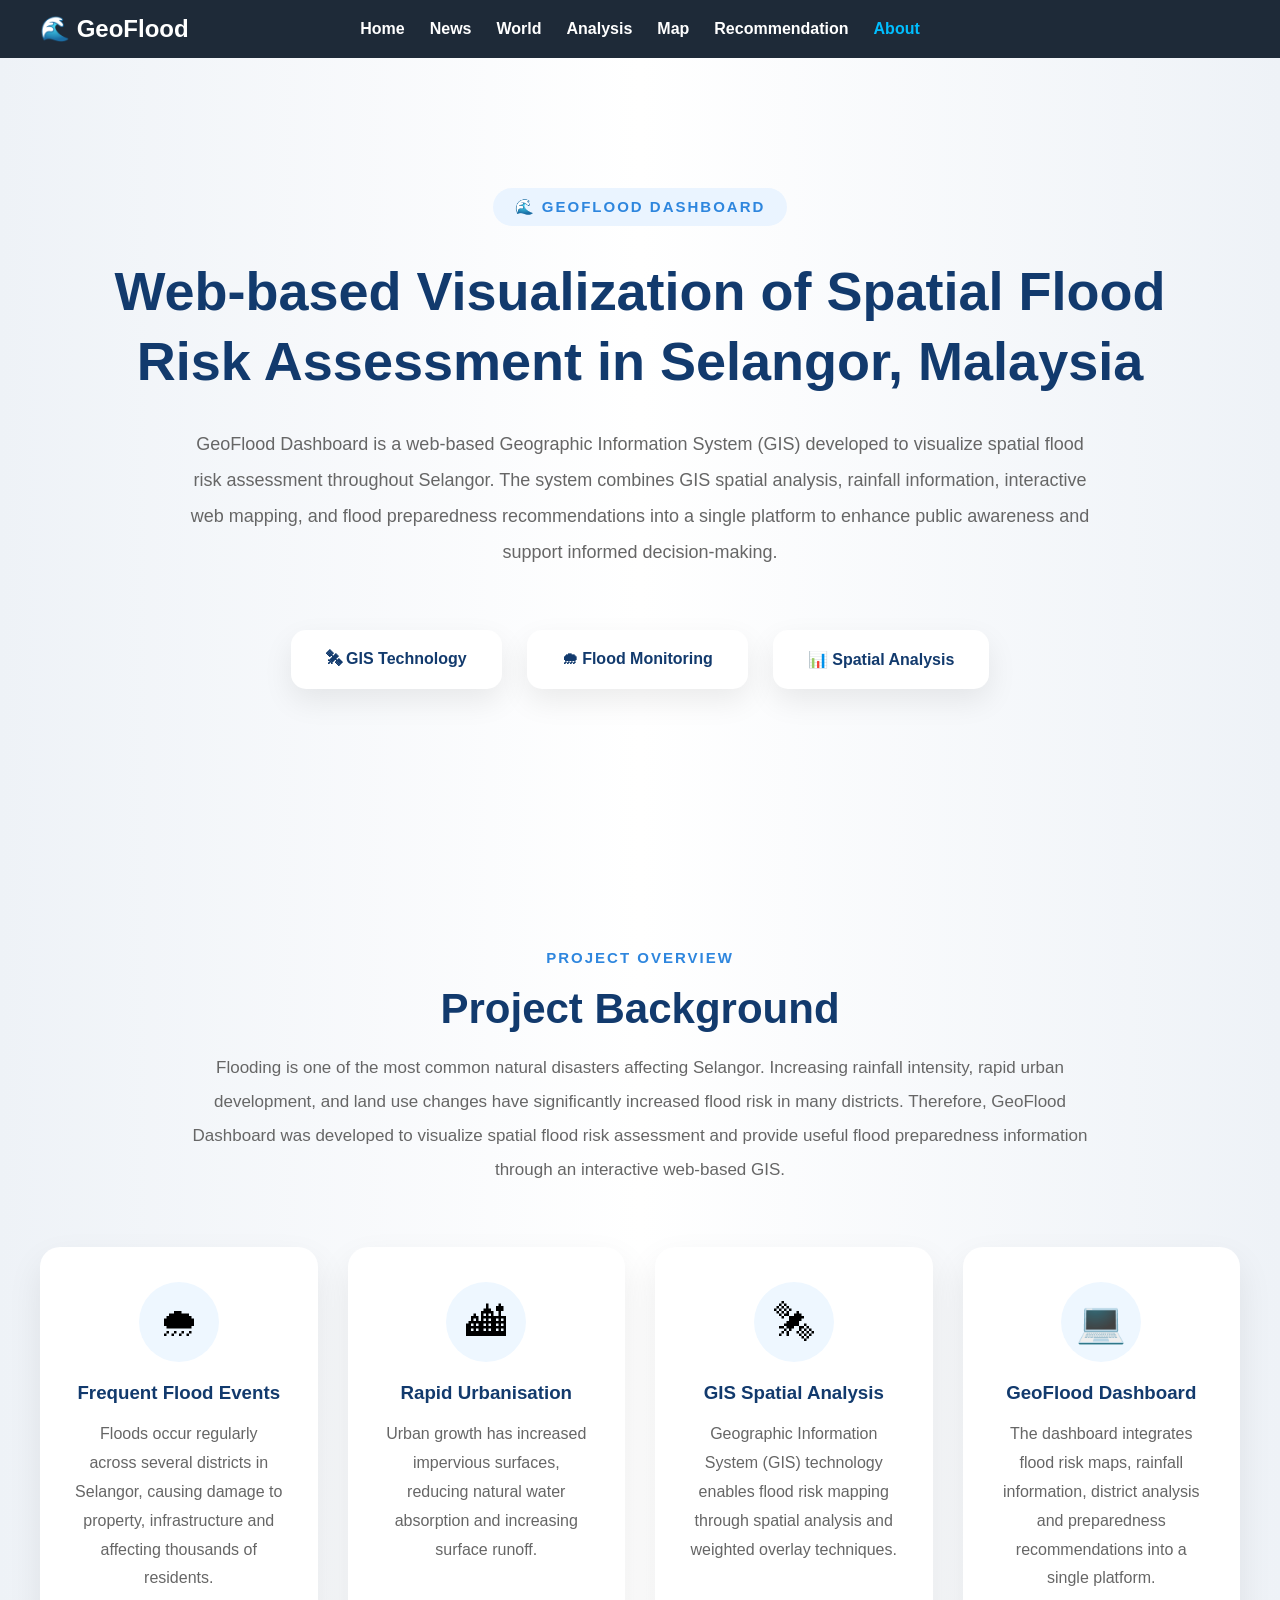
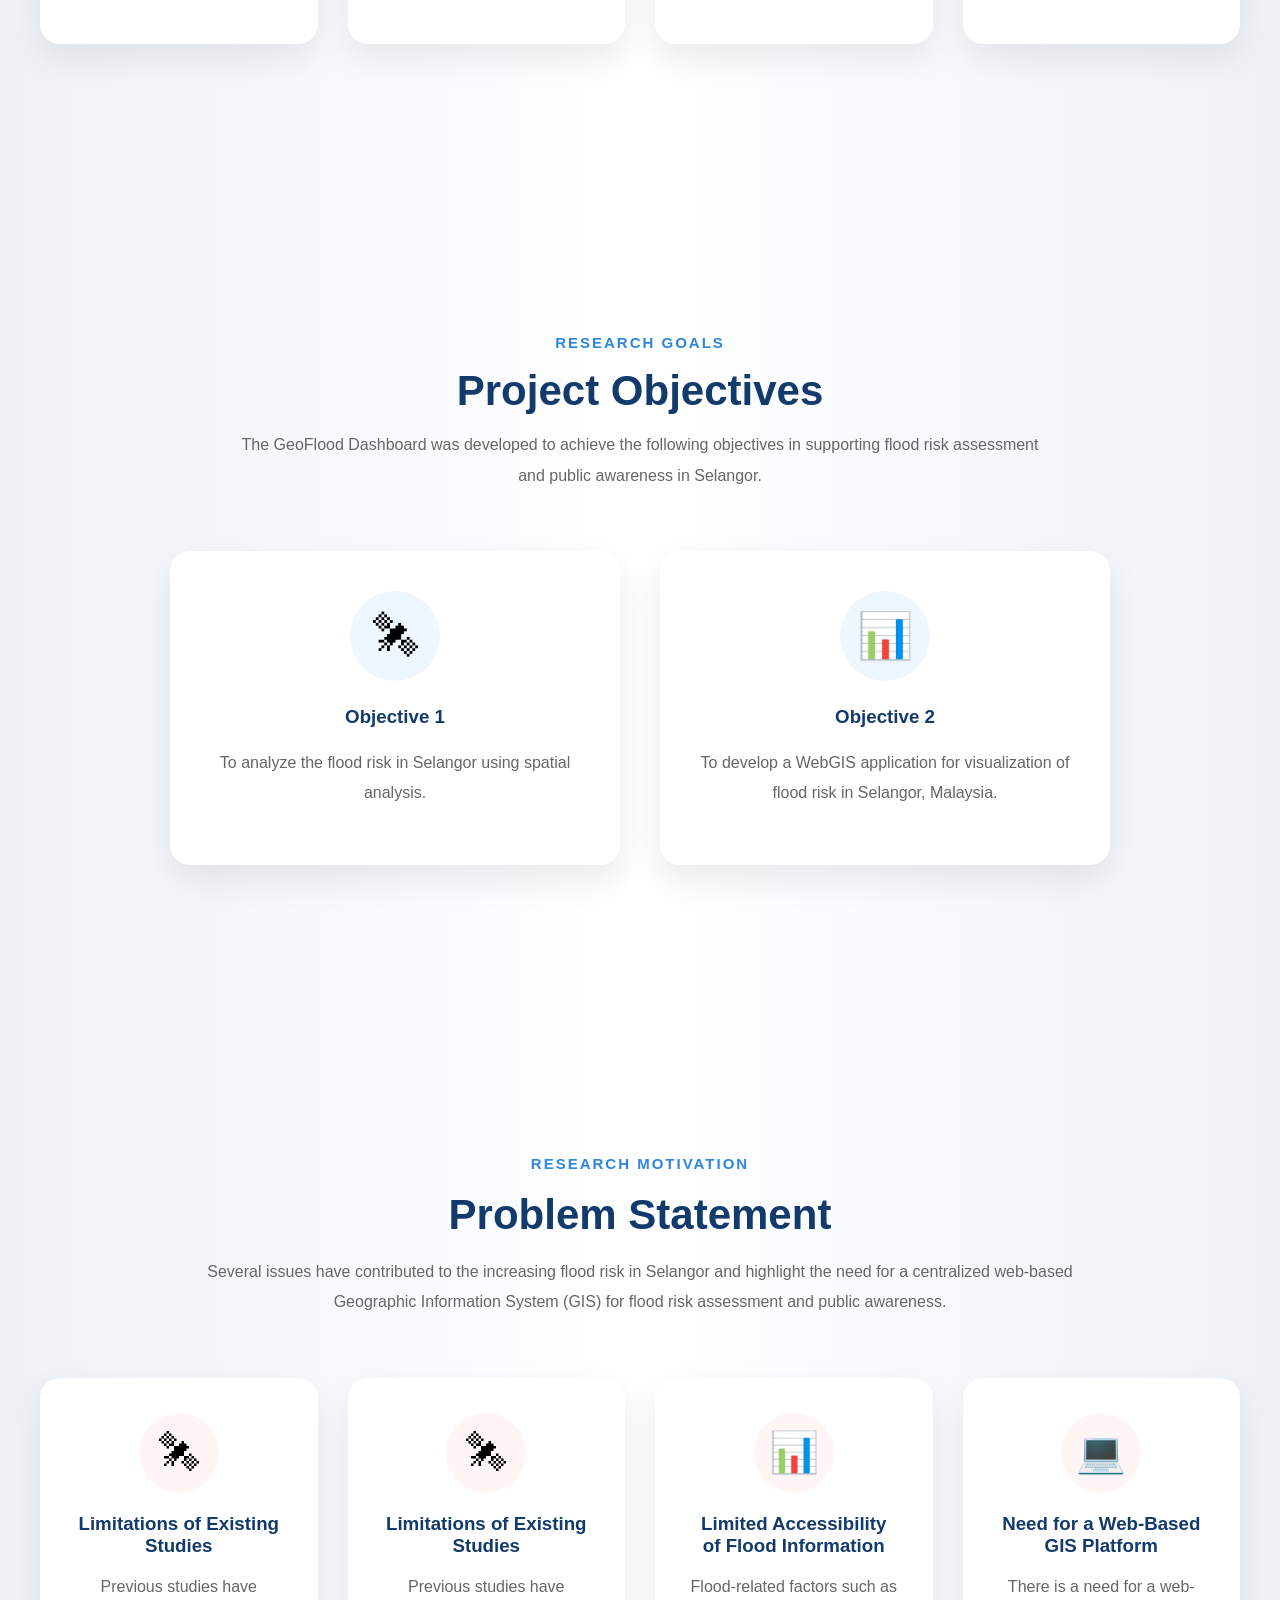
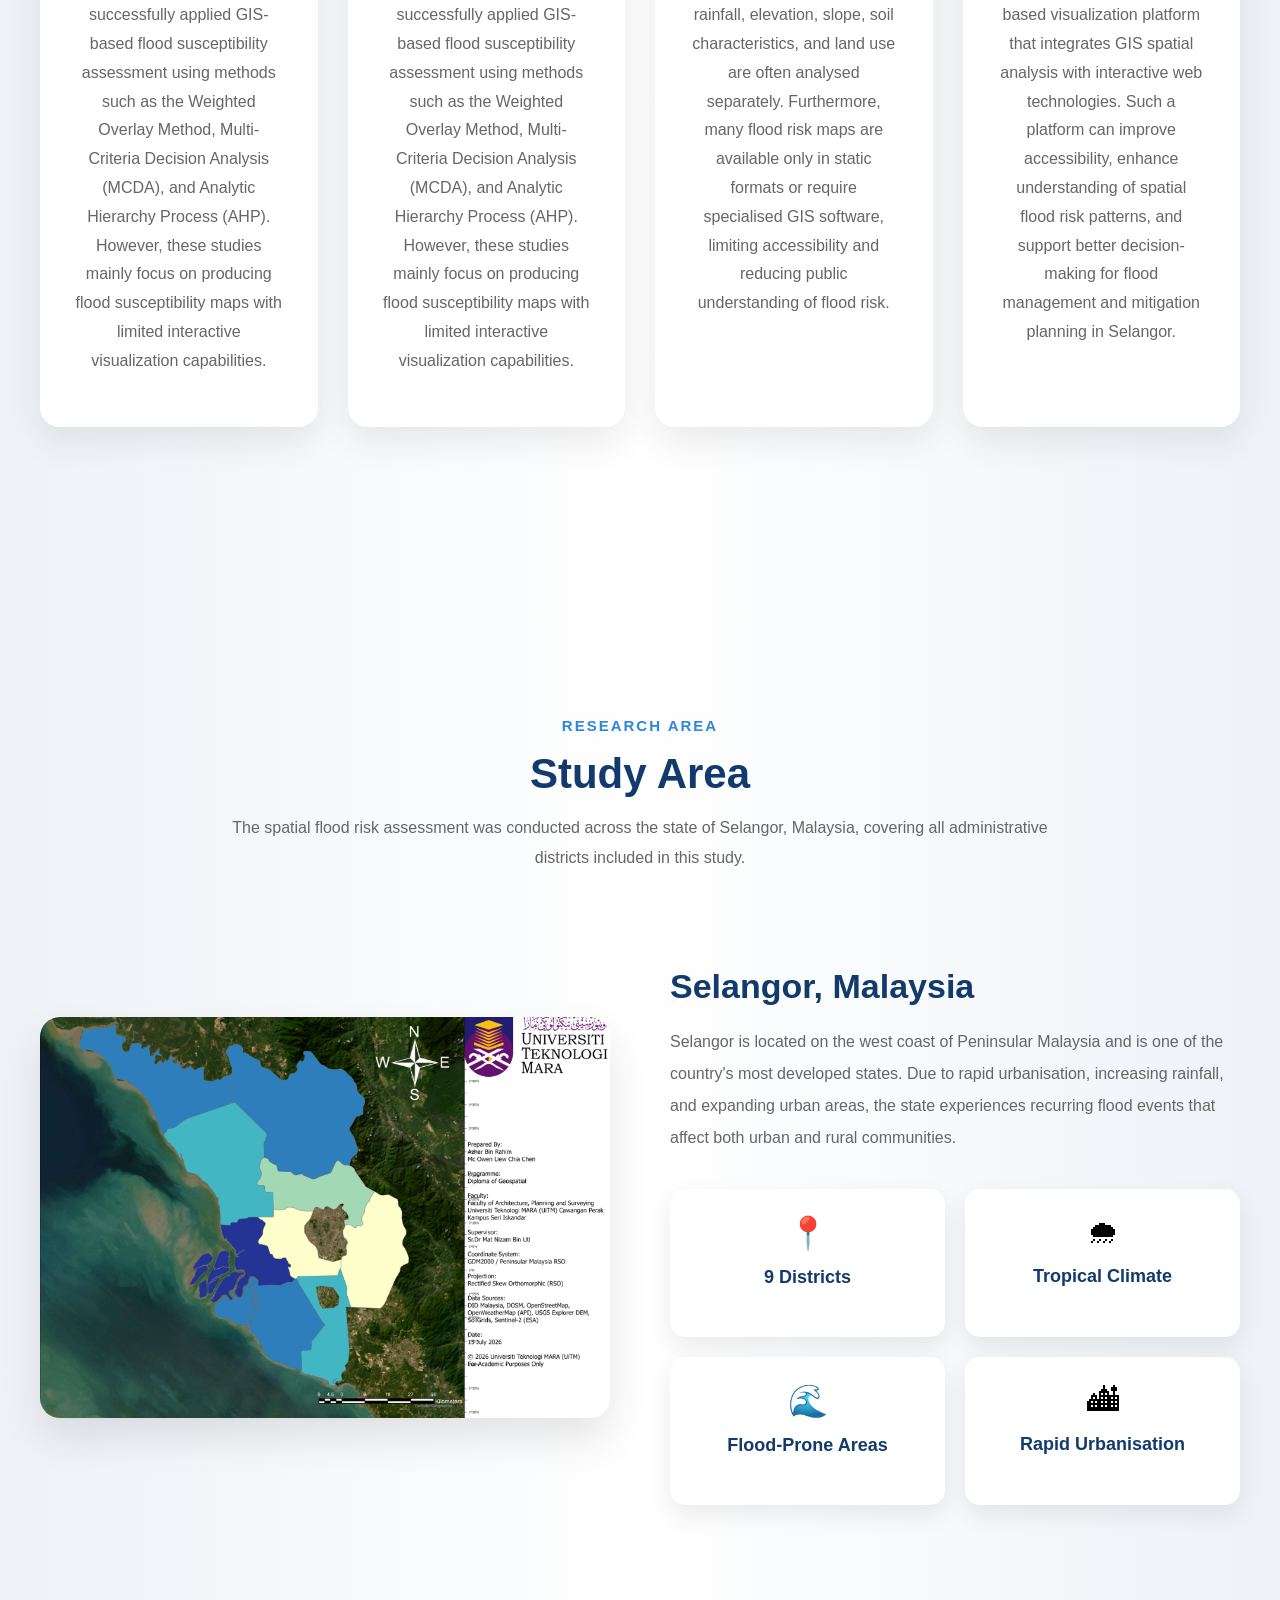
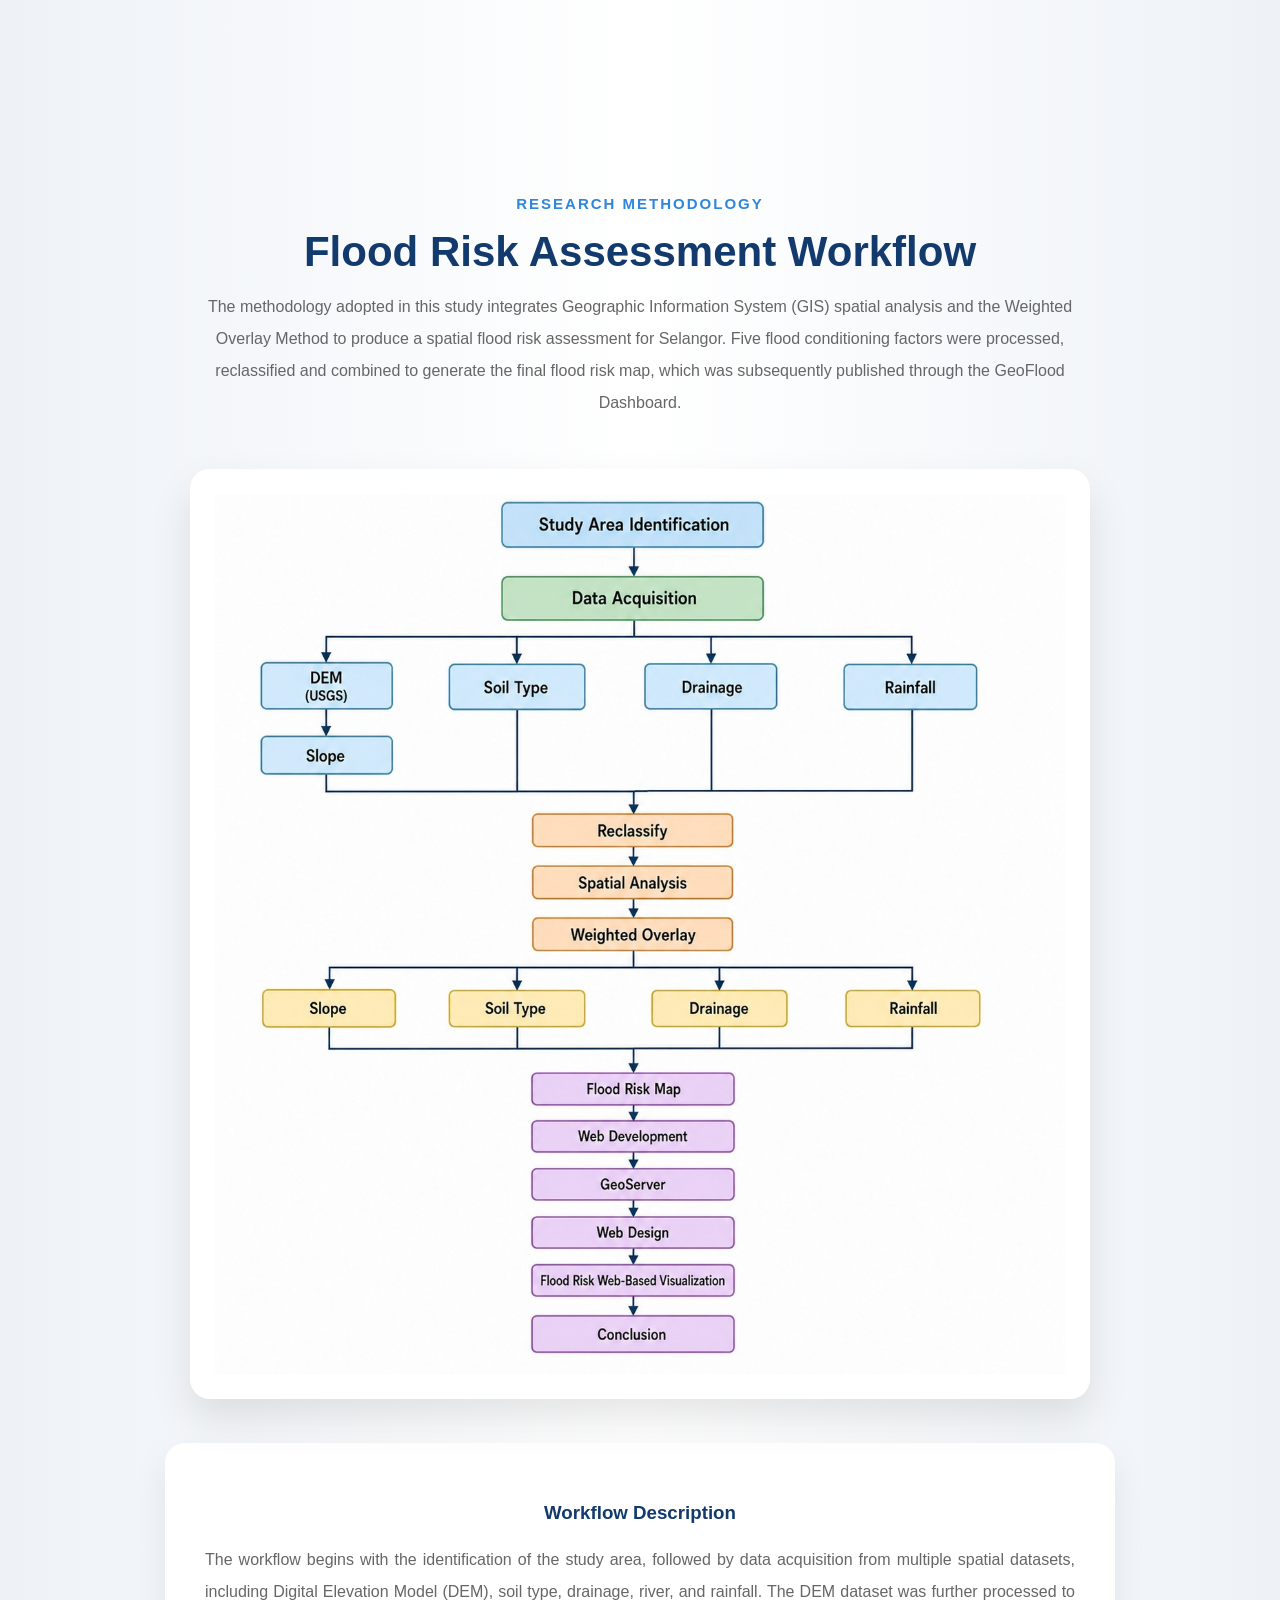
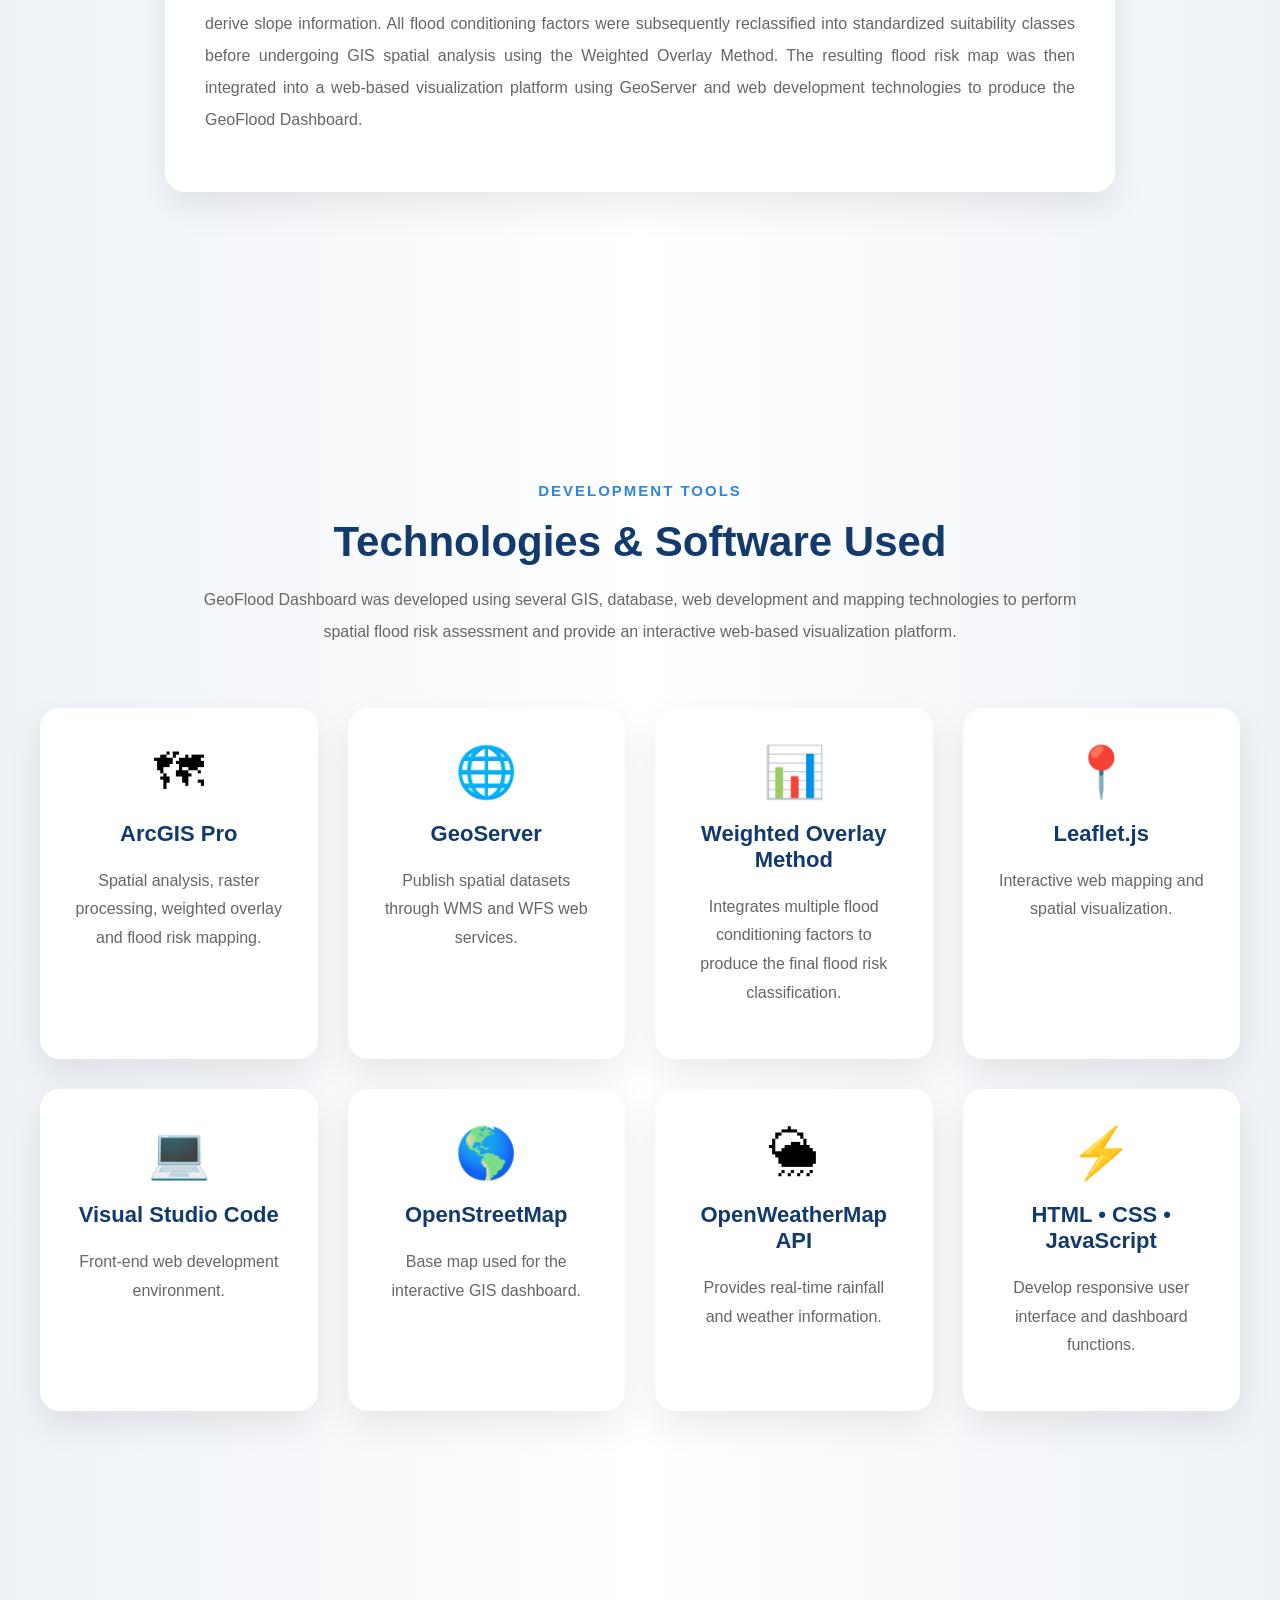
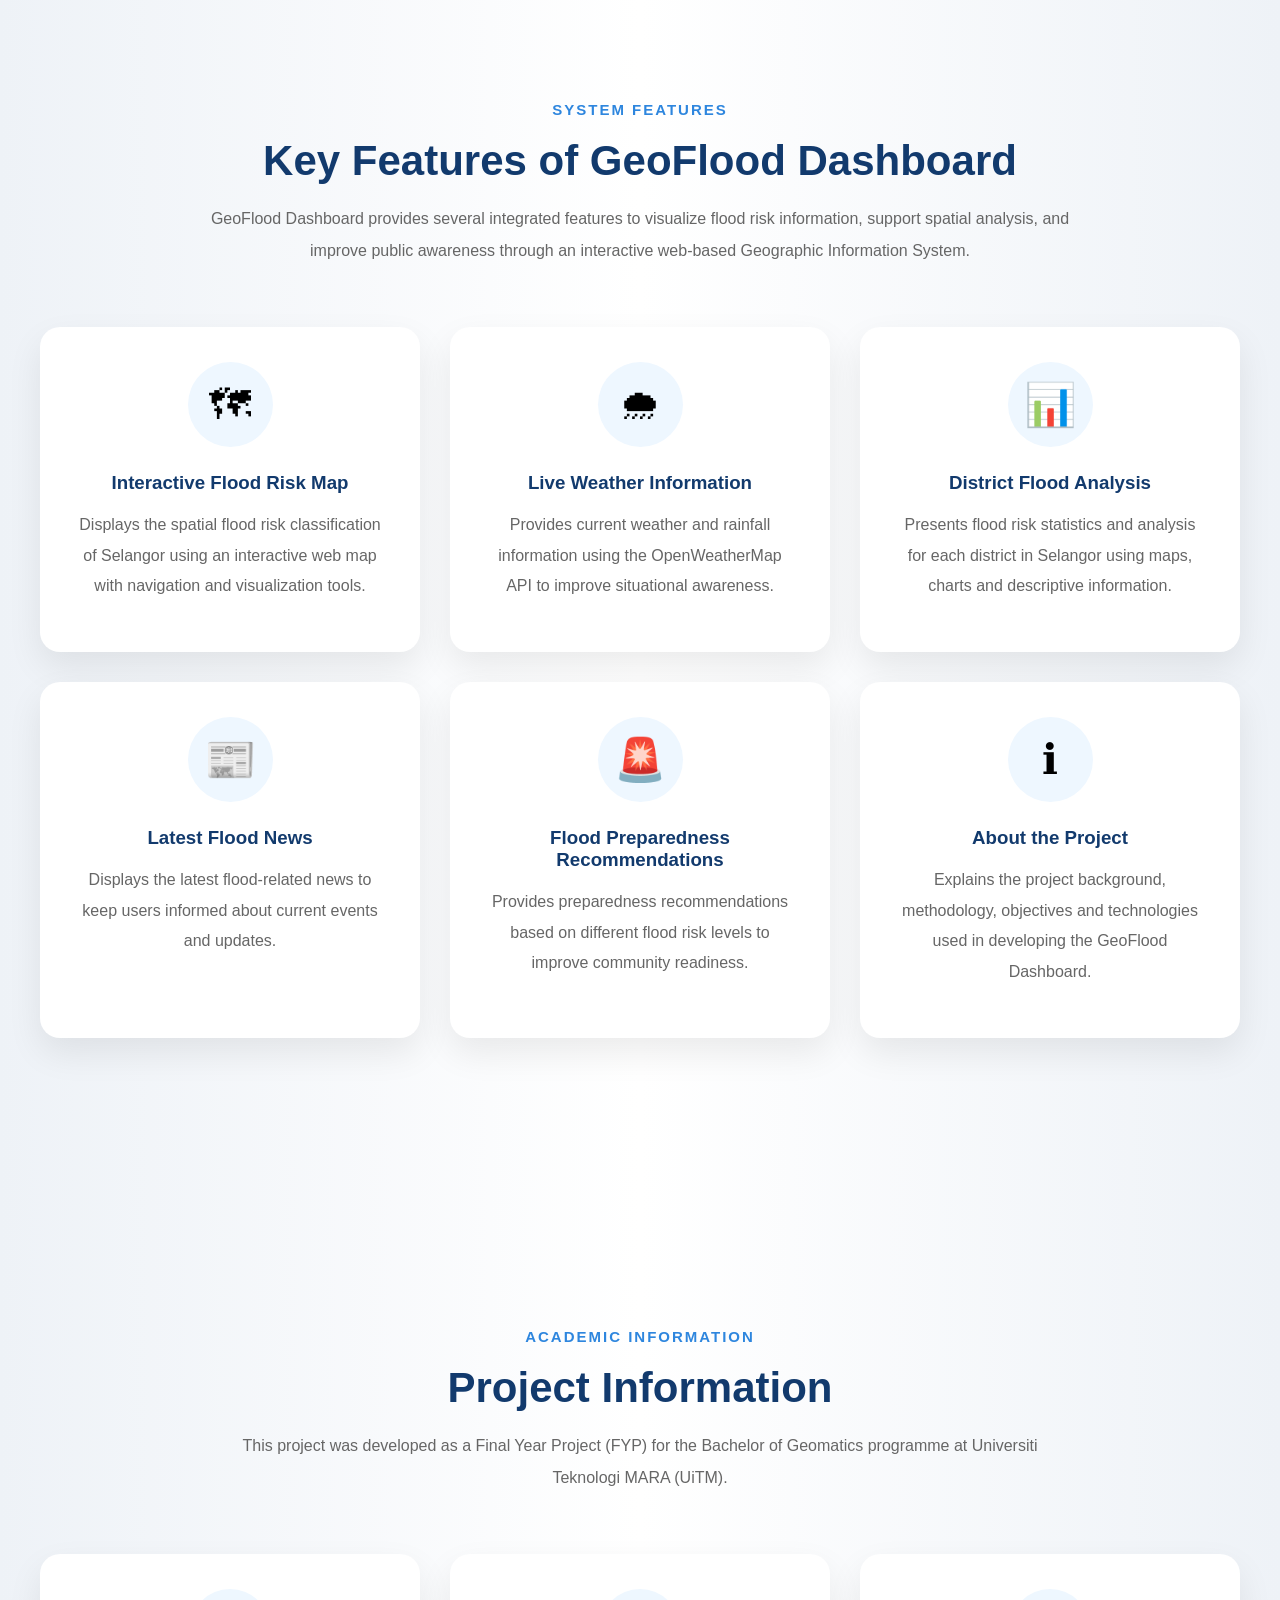
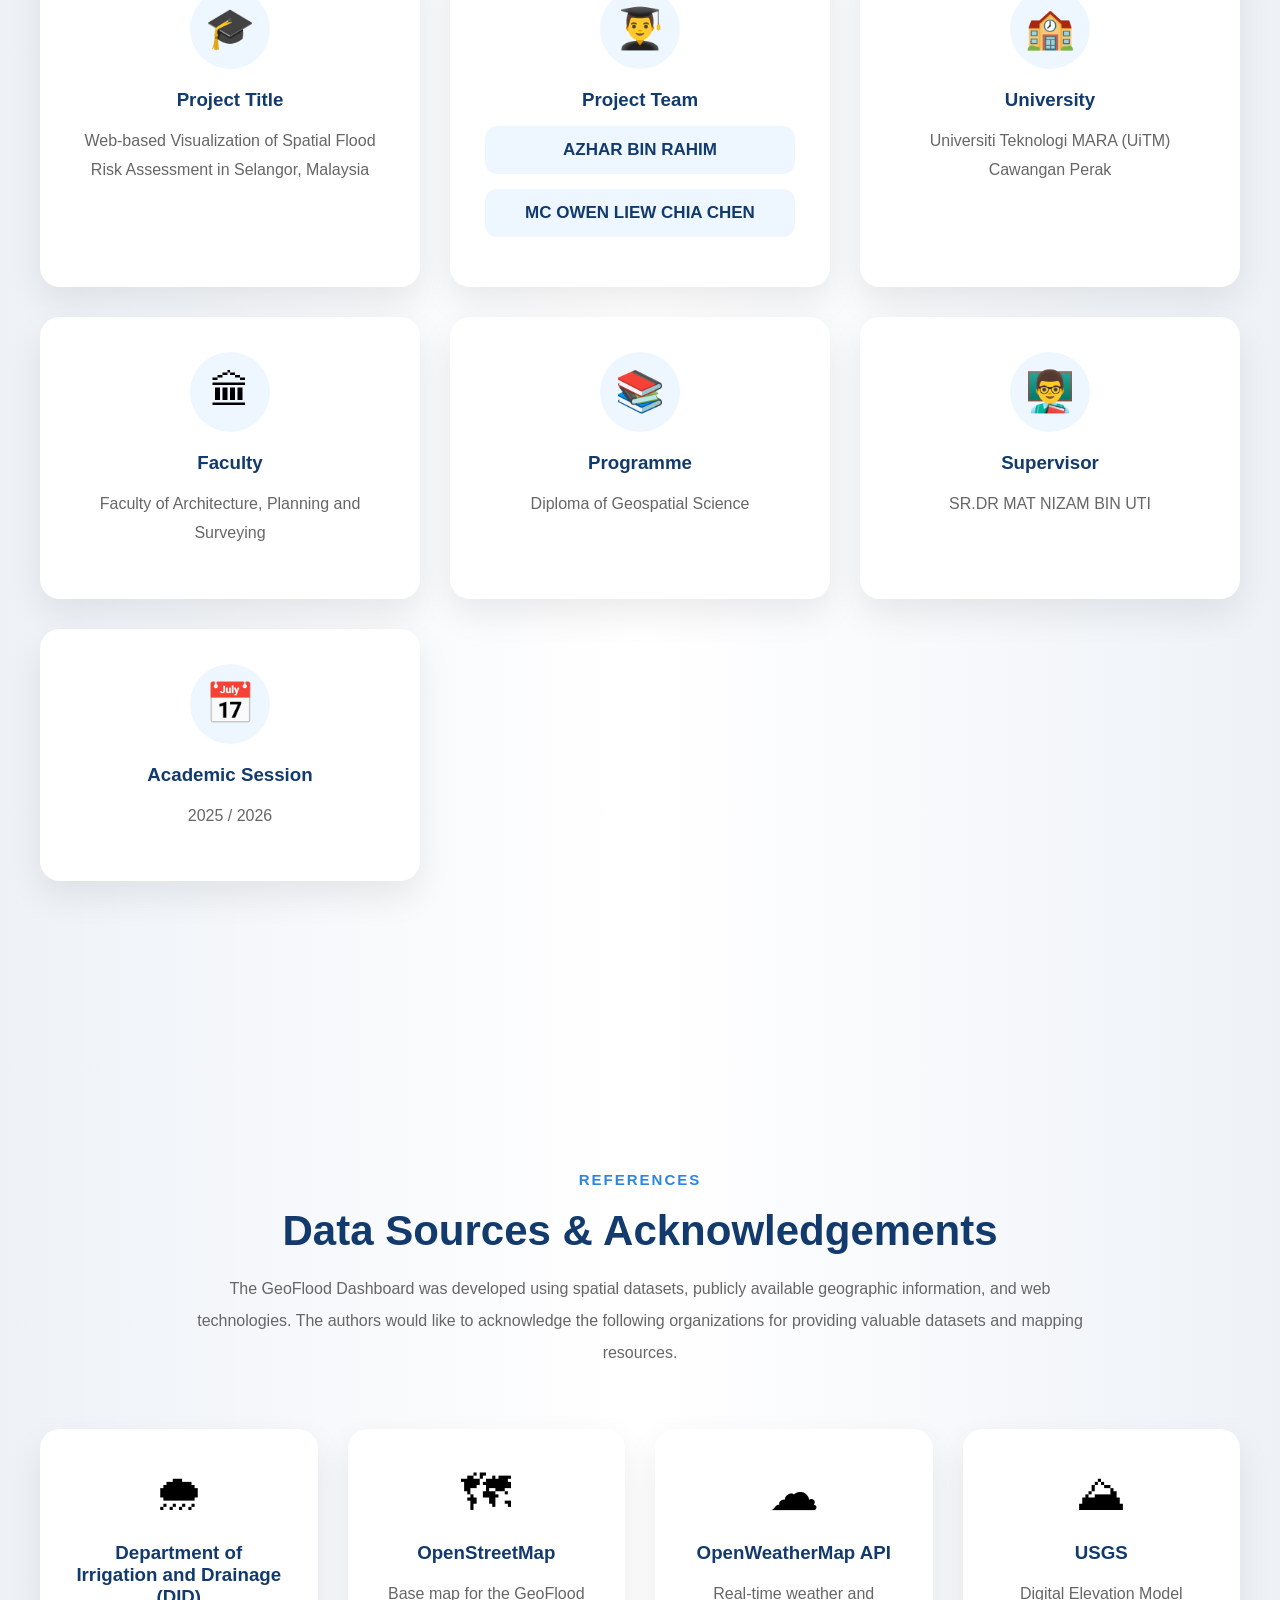
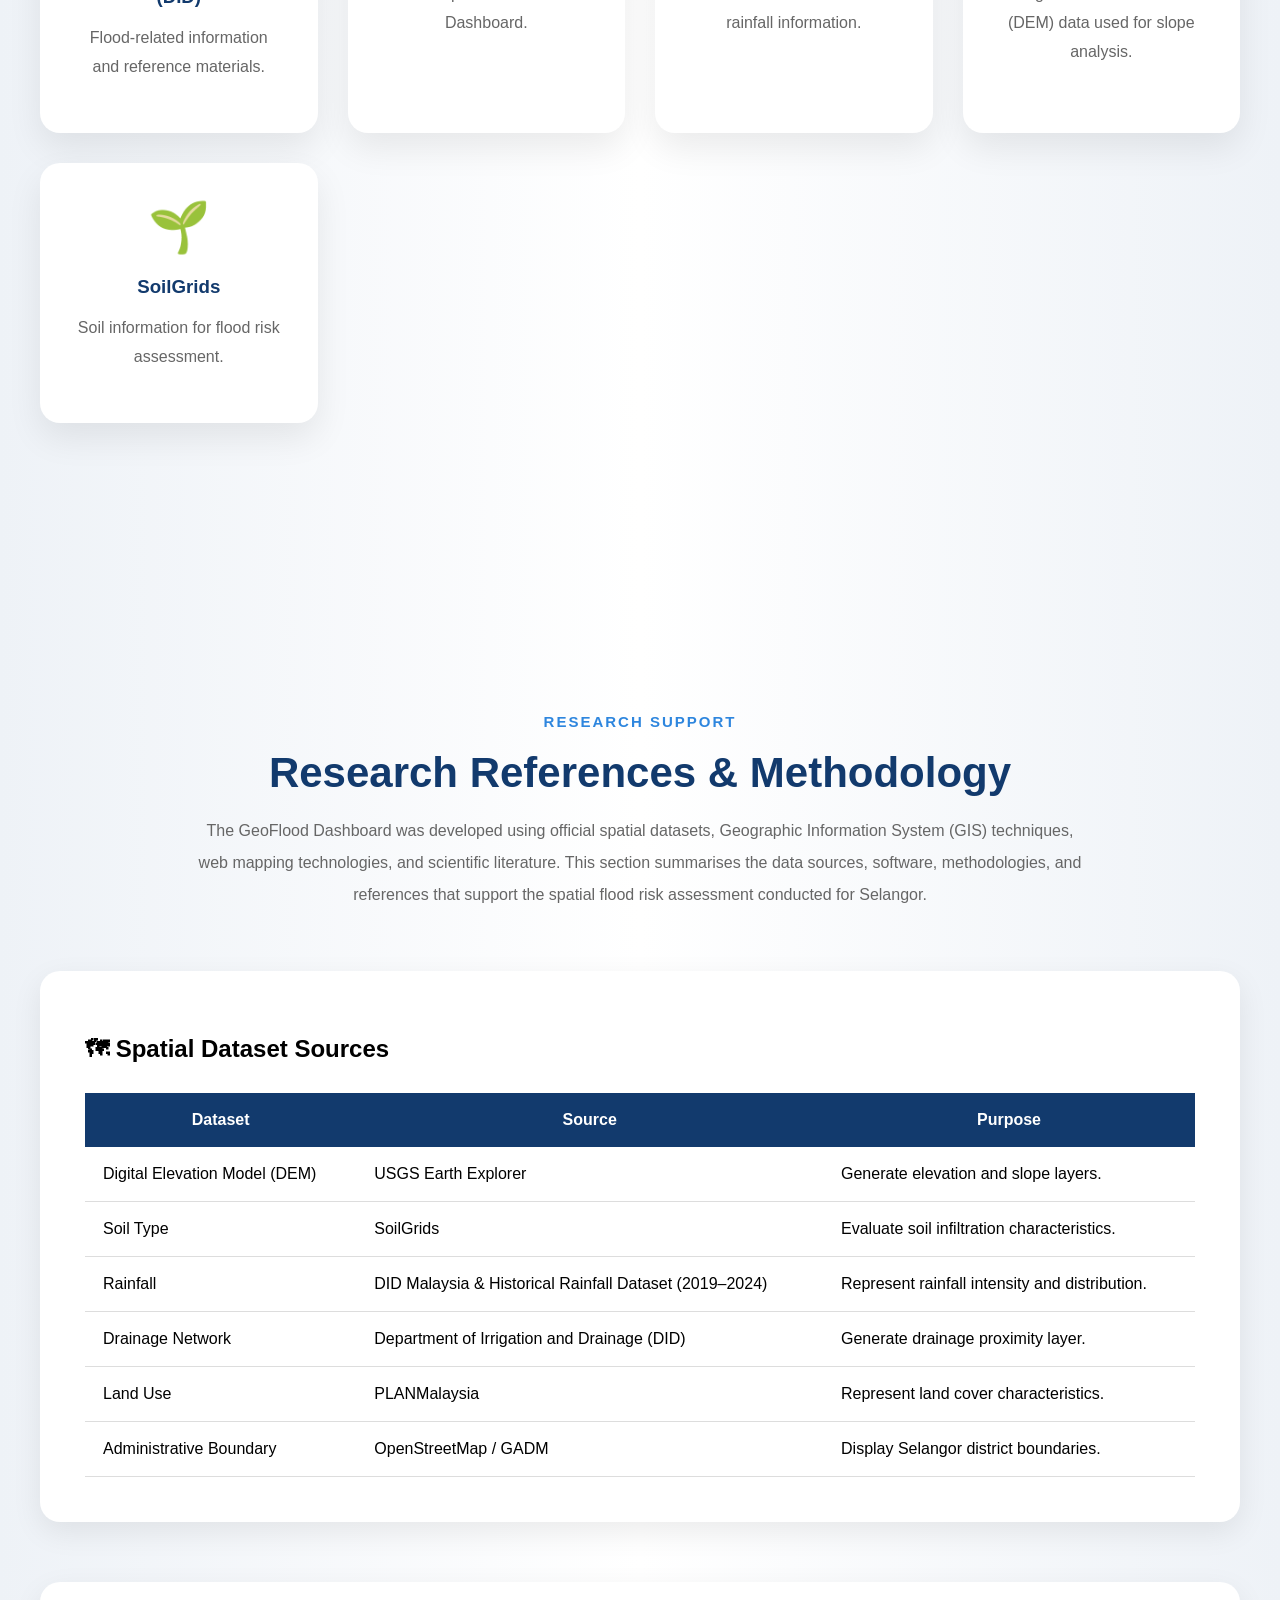
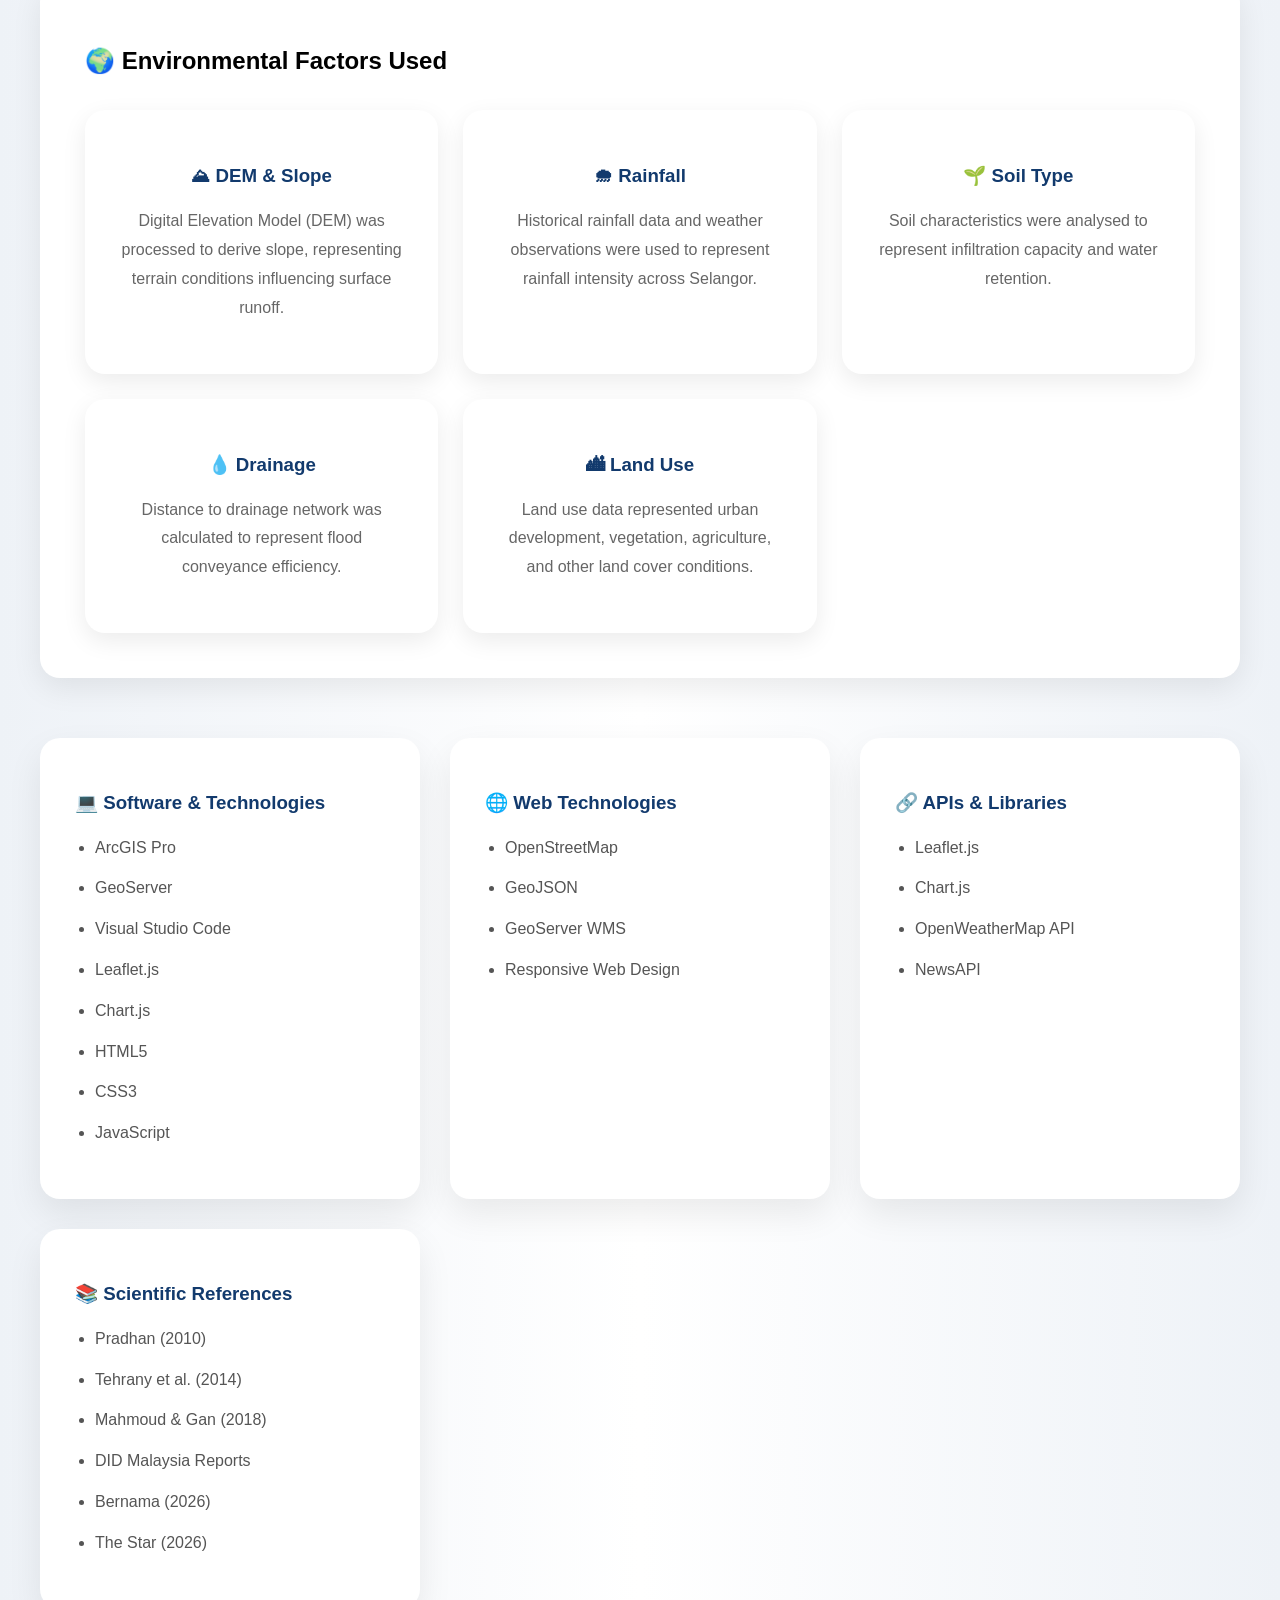
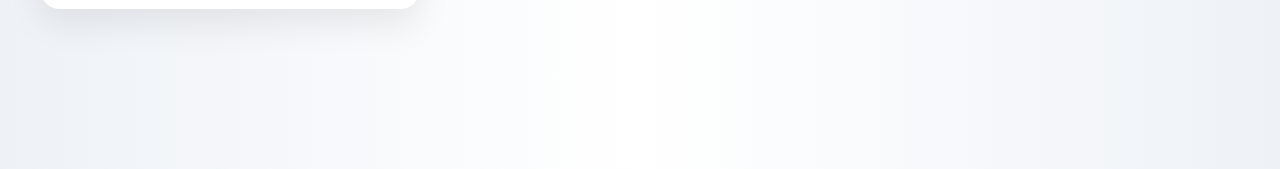
==== commit 483fa77b: "Update print statement from 'Hello' to 'Goodbye'" ====
--- a/pages/about.html
+++ b/pages/about.html
@@ -639,7 +639,7 @@
 
     <div class="workflow-image">
 
-        <img src="../data/workflow.png"
+        <img src="../data/new_workflow.png"
              alt="Flood Risk Assessment Workflow">
 
     </div>
@@ -1380,63 +1380,25 @@
 
             <tr>
 
-                <td>River Network</td>
-
-                <td>Department of Irrigation and Drainage (DID)</td>
-
-                <td>Generate river proximity layer.</td>
+                <td>Land Use</td>
+
+                <td>PLANMalaysia</td>
+
+                <td>Represent land cover characteristics.</td>
 
             </tr>
 
             <tr>
 
-                <td>Land Use</td>
-
-                <td>PLANMalaysia</td>
-
-                <td>Represent land cover characteristics.</td>
+                <td>Administrative Boundary</td>
+
+                <td>OpenStreetMap / GADM</td>
+
+                <td>Display Selangor district boundaries.</td>
 
             </tr>
 
-            <tr>
-
-                <td>Administrative Boundary</td>
-
-                <td>OpenStreetMap / GADM</td>
-
-                <td>Display Selangor district boundaries.</td>
-
-            </tr>
-
         </table>
-
-    </div>
-
-    <!-- ========================================================= -->
-    <!-- RESEARCH WORKFLOW -->
-    <!-- ========================================================= -->
-
-    <div class="reference-block">
-
-        <h2>
-
-            ⚙ Research Workflow
-
-        </h2>
-
-        <div class="workflow-wrapper">
-
-    <img src="../data/workflow.png"
-         class="workflow-image"
-         alt="Research Workflow">
-
-</div>
-
-<p class="figure-caption">
-
-    Figure 1. Overall research workflow adopted in developing the GeoFlood Dashboard.
-
-</p>
 
     </div>
 
@@ -1508,19 +1470,6 @@
 
             <div class="factor-card">
 
-                <h3>🌊 River</h3>
-
-                <p>
-
-                    River proximity was analysed to identify areas with greater
-                    exposure to river flooding.
-
-                </p>
-
-            </div>
-
-            <div class="factor-card">
-
                 <h3>🏙 Land Use</h3>
 
                 <p>
@@ -1642,4 +1591,4 @@
 
 </body>
 
-</html>+</html>
